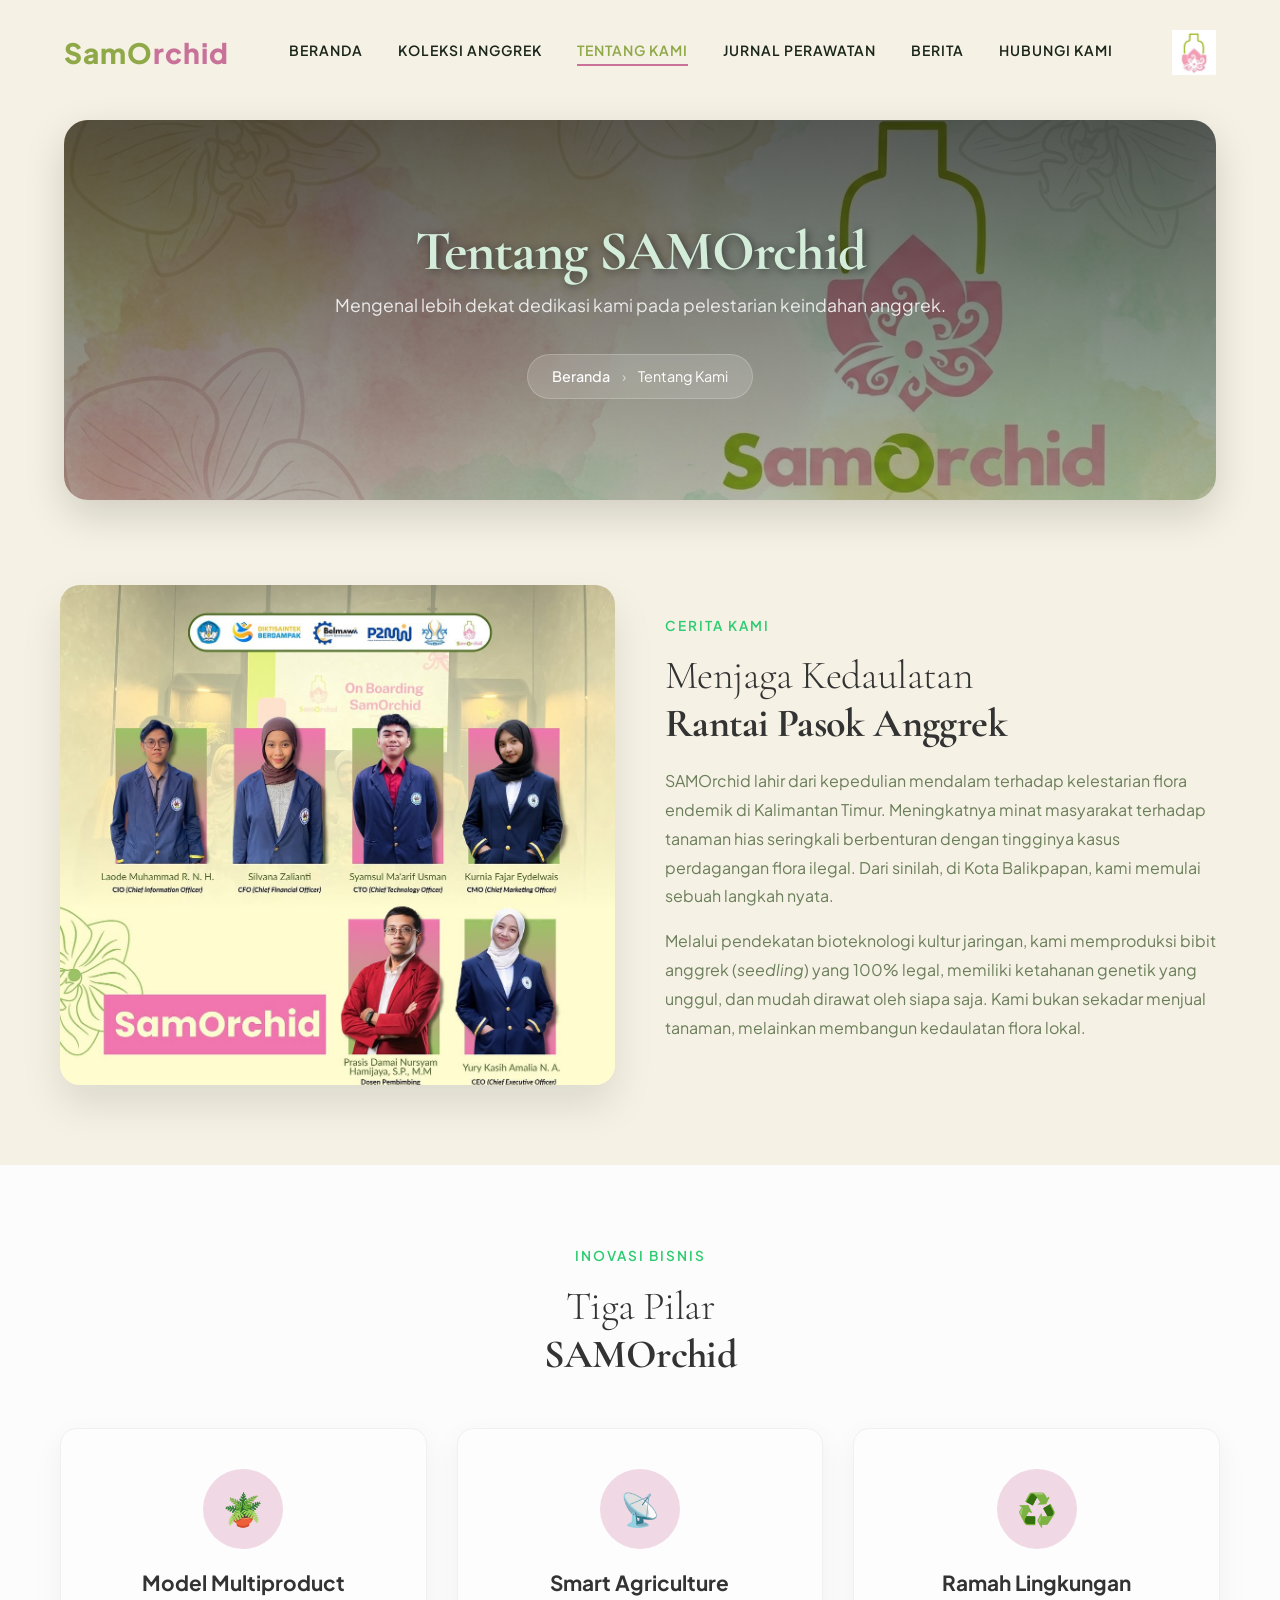
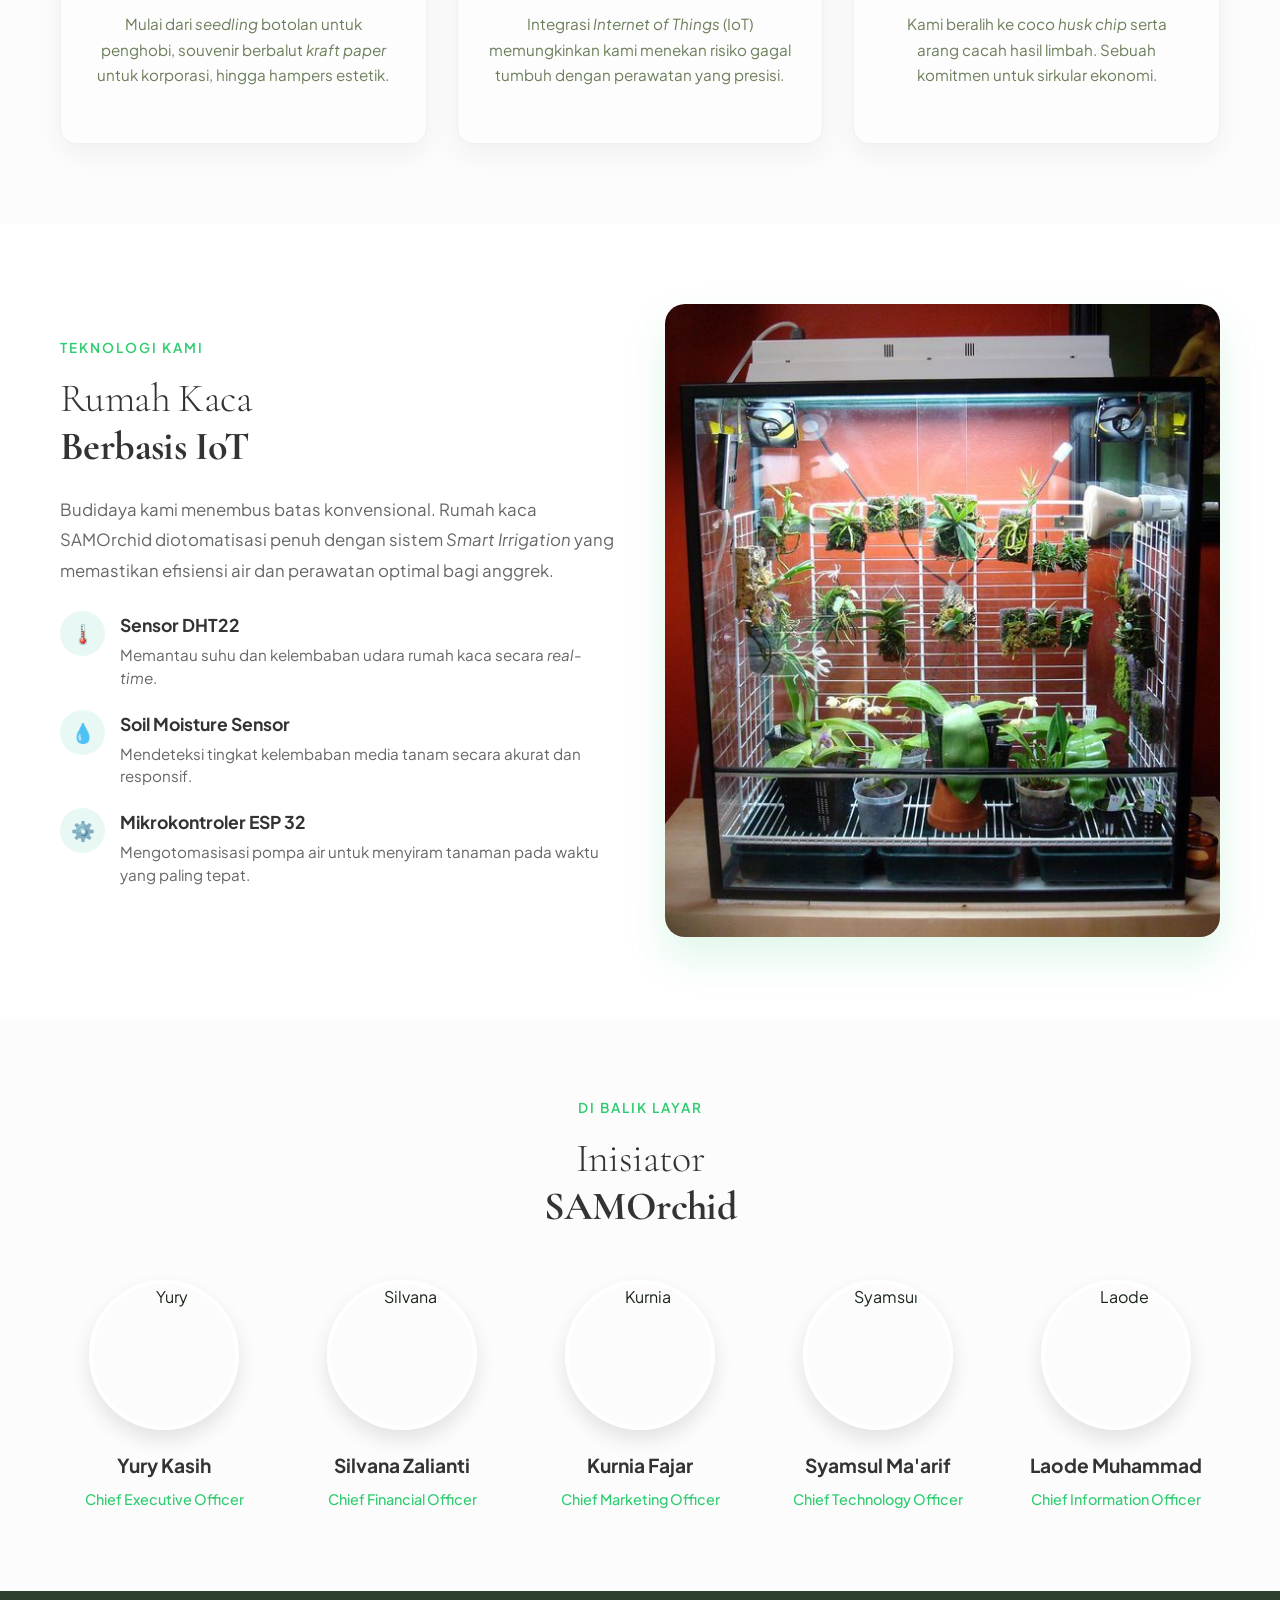
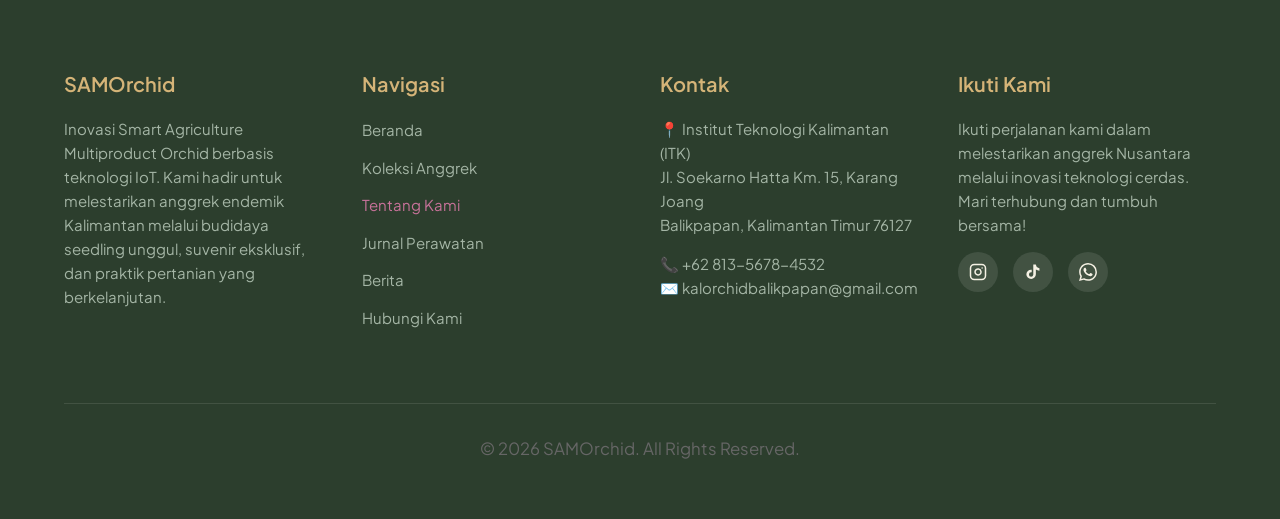
==== about.html @ de43e182 "Update kodingan terbaru" ====
<!DOCTYPE html>
<html lang="id">

<head>
    <!-- Google tag (gtag.js) -->
<script async src="https://www.googletagmanager.com/gtag/js?id=G-B2L4GMVS6W"></script>
<script>
  window.dataLayer = window.dataLayer || [];
  function gtag(){dataLayer.push(arguments);}
  gtag('js', new Date());

  gtag('config', 'G-B2L4GMVS6W');
</script>
    <meta charset="UTF-8">
    <meta name="viewport" content="width=device-width, initial-scale=1.0">
    <meta http-equiv="X-UA-Compatible" content="ie=edge">

    
    <meta name="description" content="SAMOrchid — Koleksi anggrek premium pilihan dengan kualitas terbaik. Temukan keindahan anggrek eksklusif untuk melengkapi ruang Anda.">
    <meta name="keywords" content="anggrek, orchid, tanaman hias, bunga anggrek, SAMOrchid, premium orchid">
    <meta name="author" content="SAMOrchid">
    <meta name="robots" content="index, follow">

    
    <meta property="og:title" content="Tentang Kami — SAMOrchid">
    <meta property="og:description" content="SAMOrchid — Koleksi anggrek premium pilihan dengan kualitas terbaik.">
    <meta property="og:type" content="website">
    <meta property="og:locale" content="id_ID">

    <title>Tentang Kami — SAMOrchid</title>

    
    <link rel="icon" type="image/png" href="assets/images/favicon.png">

    
    <link rel="preconnect" href="https://fonts.googleapis.com">
    <link rel="preconnect" href="https://fonts.gstatic.com" crossorigin>
    <link href="https://fonts.googleapis.com/css2?family=Cormorant+Garamond:ital,wght@0,300;0,400;0,600;1,300;1,400&family=Plus+Jakarta+Sans:wght@300;400;600;800&display=swap" rel="stylesheet">

    
    <link rel="stylesheet" href="assets/css/samorchid.css">

    
    </head>
<body>

    
    <div class="menu-overlay" id="menuOverlay"></div>

<header>
    <div class="header-content">
        <!-- 1. Logo Text (Left) -->
        <a href="index.html" class="logo-link" style="text-decoration:none;">
            <h2 class="logo-text" style="margin:0;"><span style="color: var(--green-natural);">SamO</span><span style="color: var(--pink-flower);">rchid</span></h2>
        </a>
        
        <!-- 2. Desktop Nav (Center on desktop) -->
        <nav class="nav-links">
            <a href="index.html" class="">Beranda</a>
            <a href="catalog.html" class="">Koleksi Anggrek</a>
            <a href="about.html" class="active-link">Tentang Kami</a>
            <a href="journal.html" class="">Jurnal Perawatan</a>
            <a href="news.html" class="">Berita</a>
            <a href="contact.html" class="">Hubungi Kami</a>
        </nav>
        
        <!-- 3. Mobile Menu Button (Center on mobile) -->
        <div class="menu-btn mobile-only"></div>
        
        <!-- 4. Logo Image (Right) -->
        <a href="index.html" class="logo-img-link">
             <img src="assets/images/logo-samorchid.png" alt="SAMOrchid Logo" class="logo-img" style="height: 45px; display: block;">
        </a>
    </div>
</header>

<!-- Mobile Nav Dropdown -->
<nav class="mobile-nav">
    <a href="index.html" class="">Beranda</a>
    <a href="catalog.html" class="">Koleksi Anggrek</a>
    <a href="about.html" class="active-link">Tentang Kami</a>
    <a href="journal.html" class="">Jurnal Perawatan</a>
    <a href="news.html" class="">Berita</a>
    <a href="contact.html" class="">Hubungi Kami</a>
</nav>
    
    <main>
        
<style>
    /* ==========================================================
       CSS Bawaan (Hero Section - TIDAK DIUBAH)
       ========================================================== */
    .page-hero-modern {
        position: relative;
        background-size: cover;
        background-position: center;
        border-radius: 24px;
        margin: 120px auto 5px auto;
        max-width: 90%;
        min-height: 380px;
        display: flex;
        align-items: center;
        justify-content: center;
        text-align: center;
        overflow: hidden;
        box-shadow: 0 15px 40px rgba(0, 0, 0, 0.15);
    }
    .hero-overlay-modern {
        position: absolute;
        top: 0; left: 0; right: 0; bottom: 0;
        background: linear-gradient(to bottom, rgba(0,0,0,0.65), rgba(0,40,0,0.3));
        z-index: 1;
    }
    .hero-content-modern {
        position: relative;
        z-index: 2;
        color: #ffffff;
        padding: 2rem;
    }
    .hero-content-modern h1 {
        font-size: 3.5rem;
        margin-bottom: 0.5rem;
        font-weight: 300;
        text-shadow: 2px 2px 8px rgba(0,0,0,0.5);
    }
    .hero-content-modern h1 strong {
        font-weight: 700;
        color: #d4edda;
    }
    .hero-content-modern .hero-subtitle {
        font-size: 1.1rem;
        margin-bottom: 2rem;
        color: #eaeaea;
        font-weight: 400;
    }
    .breadcrumb-modern {
        display: inline-flex;
        background: rgba(255, 255, 255, 0.15);
        backdrop-filter: blur(10px);
        -webkit-backdrop-filter: blur(10px);
        padding: 10px 24px;
        border-radius: 50px;
        font-size: 0.9rem;
        border: 1px solid rgba(255, 255, 255, 0.2);
    }
    .breadcrumb-modern a {
        color: #ffffff;
        text-decoration: none;
        font-weight: 500;
        transition: opacity 0.3s ease;
    }
    .breadcrumb-modern a:hover {
        opacity: 0.7;
    }
    .breadcrumb-separator {
        margin: 0 12px;
        color: rgba(255, 255, 255, 0.6);
    }

    /* ==========================================================
       CSS TAMBAHAN (Layout, Spacing, Typography)
       ========================================================== */
    .section-padding {
        padding: 80px 0;
    }
    .container {
        max-width: 1200px;
        margin: 0 auto;
        padding: 0 20px;
    }
    .section-tag {
        display: inline-block;
        font-size: 0.85rem;
        text-transform: uppercase;
        letter-spacing: 2px;
        color: #2ecc71;
        font-weight: 600;
        margin-bottom: 15px;
    }
    h2 {
        font-size: 2.5rem;
        color: #333;
        margin-bottom: 25px;
        line-height: 1.2;
    }
    p {
        color: #666;
        line-height: 1.8;
        margin-bottom: 15px;
        font-size: 1.05rem;
    }
    
    /* Brand Story Layout */
    .about-story {
        display: flex;
        align-items: center;
        gap: 50px;
        flex-wrap: wrap;
    }
    .about-story-image {
        flex: 1;
        min-width: 300px;
        border-radius: 20px;
        overflow: hidden;
        box-shadow: 0 20px 40px rgba(0,0,0,0.1);
    }
    .about-story-image img {
        width: 100%;
        height: auto;
        display: block;
        transition: transform 0.5s ease;
    }
    .about-story-image:hover img {
        transform: scale(1.05);
    }
    .about-story-content {
        flex: 1;
        min-width: 300px;
    }

    /* Values Grid Layout */
    .values-grid {
        display: grid;
        grid-template-columns: repeat(auto-fit, minmax(300px, 1fr));
        gap: 30px;
        margin-top: 50px;
    }
    .value-card {
        background: #fdfdfd;
        padding: 40px 30px;
        border-radius: 16px;
        box-shadow: 0 10px 30px rgba(0,0,0,0.05);
        border: 1px solid #f0f0f0;
        transition: transform 0.3s ease, box-shadow 0.3s ease;
    }
    .value-card:hover {
        transform: translateY(-10px);
        box-shadow: 0 15px 40px rgba(46, 204, 113, 0.15);
    }
    .value-icon {
        font-size: 3rem;
        margin-bottom: 20px;
    }
    .value-card h3 {
        color: #333;
        font-size: 1.3rem;
        margin-bottom: 15px;
    }
    .value-card p {
        font-size: 0.95rem;
    }

    /* Tech Showcase Layout (Side by Side untuk Foto Teknologi) */
    .tech-showcase {
        display: flex;
        align-items: center;
        gap: 50px;
        flex-wrap: wrap;
        flex-direction: row-reverse; /* Foto di kanan, teks di kiri */
    }
    .tech-showcase-image {
        flex: 1;
        min-width: 300px;
        border-radius: 20px;
        overflow: hidden;
        box-shadow: 0 20px 40px rgba(46, 204, 113, 0.15);
    }
    .tech-showcase-image img {
        width: 100%;
        height: auto;
        display: block;
        transition: transform 0.5s ease;
    }
    .tech-showcase-image:hover img {
        transform: scale(1.05);
    }
    .tech-showcase-content {
        flex: 1;
        min-width: 300px;
    }
    
    /* List Fitur Teknologi */
    .tech-features {
        list-style: none;
        padding: 0;
        margin-top: 25px;
    }
    .tech-features li {
        margin-bottom: 20px;
        display: flex;
        align-items: flex-start;
        gap: 15px;
    }
    .tech-features-icon {
        background: #e8f8f5;
        color: #2ecc71;
        width: 45px;
        height: 45px;
        border-radius: 50%;
        display: flex;
        align-items: center;
        justify-content: center;
        flex-shrink: 0;
        font-size: 1.2rem;
    }
    .tech-features-text h4 {
        color: #333;
        font-size: 1.1rem;
        margin-bottom: 5px;
    }
    .tech-features-text p {
        margin-bottom: 0;
        font-size: 0.95rem;
        line-height: 1.5;
    }

    /* Team Section */
    .team-grid {
        display: grid;
        grid-template-columns: repeat(auto-fit, minmax(200px, 1fr));
        gap: 30px;
        margin-top: 50px;
    }
    .team-card {
        text-align: center;
    }
    .team-photo {
        width: 150px;
        height: 150px;
        border-radius: 50%;
        object-fit: cover;
        margin: 0 auto 20px auto;
        box-shadow: 0 10px 20px rgba(0,0,0,0.1);
        border: 4px solid #fff;
    }
    .team-card h4 {
        color: #333;
        font-size: 1.2rem;
        margin-bottom: 5px;
    }
    .team-card span {
        color: #2ecc71;
        font-weight: 500;
        font-size: 0.9rem;
    }
</style>


<section class="page-hero-modern" style="background-image: url('assets/images/logo-about.png');">
    <div class="hero-overlay-modern"></div> 
    
    <div class="hero-content-modern">
        <h1><strong>Tentang SAMOrchid</strong></h1>
        <p class="hero-subtitle">Mengenal lebih dekat dedikasi kami pada pelestarian keindahan anggrek.</p>
        
        <nav class="breadcrumb-modern" aria-label="Breadcrumb">
            <a href="about.html">Beranda</a>
            <span class="breadcrumb-separator">&rsaquo;</span>
            <span class="breadcrumb-current">Tentang Kami</span>
        </nav>
    </div>
</section>


<section class="section-padding">
    <div class="container">
        <div class="about-story">

            <div class="about-story-image scroll-reveal">
                
                <img src="assets/images/tentang kami.jpeg" alt="Budidaya Anggrek SAMOrchid di Balikpapan" loading="lazy">
            </div>

            <div class="about-story-content">
                <span class="section-tag scroll-reveal">Cerita Kami</span>
                <h2 class="scroll-reveal">Menjaga Kedaulatan <strong>Rantai Pasok Anggrek</strong></h2>

                <p class="scroll-reveal">
                    SAMOrchid lahir dari kepedulian mendalam terhadap kelestarian flora endemik di Kalimantan Timur. Meningkatnya minat masyarakat terhadap tanaman hias seringkali berbenturan dengan tingginya kasus perdagangan flora ilegal. Dari sinilah, di Kota Balikpapan, kami memulai sebuah langkah nyata.
                </p>

                <p class="scroll-reveal">
                    Melalui pendekatan bioteknologi kultur jaringan, kami memproduksi bibit anggrek (<i>seedling</i>) yang 100% legal, memiliki ketahanan genetik yang unggul, dan mudah dirawat oleh siapa saja. Kami bukan sekadar menjual tanaman, melainkan membangun kedaulatan flora lokal.
                </p>
            </div>

        </div>
    </div>
</section>


<section class="section-padding" style="background-color: #fcfcfc;">
    <div class="container" style="text-align: center;">
        <span class="section-tag scroll-reveal" style="display: block;">Inovasi Bisnis</span>
        <h2 class="section-title scroll-reveal" style="margin-bottom: 20px;">
            Tiga Pilar <strong>SAMOrchid</strong>
        </h2>

        <div class="values-grid">
            <div class="value-card scroll-reveal">
                <div class="value-icon">🪴</div>
                <h3>Model Multiproduct</h3>
                <p>Mulai dari <i>seedling</i> botolan untuk penghobi, souvenir berbalut <i>kraft paper</i> untuk korporasi, hingga hampers estetik.</p>
            </div>

            <div class="value-card scroll-reveal">
                <div class="value-icon">📡</div>
                <h3>Smart Agriculture</h3>
                <p>Integrasi <i>Internet of Things</i> (IoT) memungkinkan kami menekan risiko gagal tumbuh dengan perawatan yang presisi.</p>
            </div>

            <div class="value-card scroll-reveal">
                <div class="value-icon">♻️</div>
                <h3>Ramah Lingkungan</h3>
                <p>Kami beralih ke <i>coco husk chip</i> serta arang cacah hasil limbah. Sebuah komitmen untuk sirkular ekonomi.</p>
            </div>
        </div>
    </div>
</section>


<section class="section-padding" style="background-color: #ffffff;">
    <div class="container">
        <div class="tech-showcase">
            
            
            <div class="tech-showcase-image scroll-reveal">
                
                <img src="assets/images/smartirigation.jpeg" alt="Sistem IoT SAMOrchid" loading="lazy">
            </div>

            <div class="tech-showcase-content">
                <span class="section-tag scroll-reveal">Teknologi Kami</span>
                <h2 class="scroll-reveal">Rumah Kaca <strong>Berbasis IoT</strong></h2>
                <p class="scroll-reveal">
                    Budidaya kami menembus batas konvensional. Rumah kaca SAMOrchid diotomatisasi penuh dengan sistem <i>Smart Irrigation</i> yang memastikan efisiensi air dan perawatan optimal bagi anggrek.
                </p>
                
                
                <ul class="tech-features scroll-reveal">
                    <li>
                        <div class="tech-features-icon">🌡️</div>
                        <div class="tech-features-text">
                            <h4>Sensor DHT22</h4>
                            <p>Memantau suhu dan kelembaban udara rumah kaca secara <i>real-time</i>.</p>
                        </div>
                    </li>
                    <li>
                        <div class="tech-features-icon">💧</div>
                        <div class="tech-features-text">
                            <h4>Soil Moisture Sensor</h4>
                            <p>Mendeteksi tingkat kelembaban media tanam secara akurat dan responsif.</p>
                        </div>
                    </li>
                    <li>
                        <div class="tech-features-icon">⚙️</div>
                        <div class="tech-features-text">
                            <h4>Mikrokontroler ESP 32</h4>
                            <p>Mengotomasisasi pompa air untuk menyiram tanaman pada waktu yang paling tepat.</p>
                        </div>
                    </li>
                </ul>
            </div>
            
        </div>
    </div>
</section>


<section class="section-padding" style="background-color: #fcfcfc;">
    <div class="container" style="text-align: center;">
        <span class="section-tag scroll-reveal" style="display: block;">Di Balik Layar</span>
        <h2 class="section-title scroll-reveal" style="margin-bottom: 20px;">
            Inisiator <strong>SAMOrchid</strong>
        </h2>
        
        <div class="team-grid">
            <div class="team-card scroll-reveal">
                <img src="https://ui-avatars.com/api/?name=Yury+Kasih&background=2ecc71&color=fff&size=150" alt="Yury" class="team-photo">
                <h4>Yury Kasih</h4>
                <span>Chief Executive Officer</span>
            </div>
            <div class="team-card scroll-reveal">
                <img src="https://ui-avatars.com/api/?name=Silvana+Zalianti&background=2ecc71&color=fff&size=150" alt="Silvana" class="team-photo">
                <h4>Silvana Zalianti</h4>
                <span>Chief Financial Officer</span>
            </div>
            <div class="team-card scroll-reveal">
                <img src="https://ui-avatars.com/api/?name=Kurnia+Fajar&background=2ecc71&color=fff&size=150" alt="Kurnia" class="team-photo">
                <h4>Kurnia Fajar</h4>
                <span>Chief Marketing Officer</span>
            </div>
            <div class="team-card scroll-reveal">
                <img src="https://ui-avatars.com/api/?name=Syamsul+Maarif&background=2ecc71&color=fff&size=150" alt="Syamsul" class="team-photo">
                <h4>Syamsul Ma'arif</h4>
                <span>Chief Technology Officer</span>
            </div>
            <div class="team-card scroll-reveal">
                <img src="https://ui-avatars.com/api/?name=Laode+Muhammad&background=2ecc71&color=fff&size=150" alt="Laode" class="team-photo">
                <h4>Laode Muhammad</h4>
                <span>Chief Information Officer</span>
            </div>
        </div>
    </div>
</section>

    </main>

    
    <footer>
    <div class="footer-container">

        
        <div class="footer-col">
            <h3>SAMOrchid</h3>
            <p>
                Inovasi Smart Agriculture Multiproduct Orchid berbasis teknologi IoT. Kami hadir untuk melestarikan anggrek endemik Kalimantan melalui budidaya seedling unggul, suvenir eksklusif, dan praktik pertanian yang berkelanjutan.
            </p>
        </div>

        
        <div class="footer-col">
            <h3>Navigasi</h3>
            <ul>
                <li><a href="index.html">Beranda</a></li>
                <li><a href="catalog.html">Koleksi Anggrek</a></li>
                <li><a href="about.html">Tentang Kami</a></li>
                <li><a href="journal.html">Jurnal Perawatan</a></li>
                <li><a href="news.html">Berita</a></li>
                <li><a href="contact.html">Hubungi Kami</a></li>
            </ul>
        </div>

        
        <div class="footer-col">
            <h3>Kontak</h3>
            <p>
                📍 Institut Teknologi Kalimantan (ITK)<br>
                Jl. Soekarno Hatta Km. 15, Karang Joang<br>
                Balikpapan, Kalimantan Timur 76127
            </p>
            <p style="margin-top: 12px;">
                📞 +62 813-5678-4532<br>
                ✉️ kalorchidbalikpapan@gmail.com
            </p>
        </div>

        
       <div class="footer-col">
    <h3>Ikuti Kami</h3>
    <p>Ikuti perjalanan kami dalam melestarikan anggrek Nusantara melalui inovasi teknologi cerdas. Mari terhubung dan tumbuh bersama!</p>
    <div class="social-links">
        <!-- Tautan Instagram SAMOrchid -->
        <a href="https://www.instagram.com/samorchid_official?igsh=MW9wNzVmNXBsNmt6ZQ%3D%3D&utm_source=qr" target="_blank" rel="noopener noreferrer" aria-label="Instagram">
            <svg xmlns="http://www.w3.org/2000/svg" width="18" height="18" viewBox="0 0 24 24" fill="none" stroke="currentColor" stroke-width="2" stroke-linecap="round" stroke-linejoin="round">
                <rect x="2" y="2" width="20" height="20" rx="5" ry="5"></rect>
                <path d="M16 11.37A4 4 0 1 1 12.63 8 4 4 0 0 1 16 11.37z"></path>
                <line x1="17.5" y1="6.5" x2="17.51" y2="6.5"></line>
            </svg>
        </a>
        
        <!-- Tautan TikTok SAMOrchid -->
        <a href="https://www.tiktok.com/@samorchid.bibit.anggrek?_r=1&_t=ZS-982fWPN8C19" target="_blank" rel="noopener noreferrer" aria-label="TikTok">
            <svg xmlns="http://www.w3.org/2000/svg" width="18" height="18" viewBox="0 0 24 24" fill="currentColor">
                <path d="M19.59 6.69a4.83 4.83 0 0 1-3.77-4.25V2h-3.45v13.67a2.89 2.89 0 0 1-2.88 2.5 2.89 2.89 0 0 1-2.89-2.89 2.89 2.89 0 0 1 2.89-2.89c.28 0 .54.04.79.1v-3.5a6.37 6.37 0 0 0-.79-.05A6.34 6.34 0 0 0 3.15 15a6.34 6.34 0 0 0 6.34 6.34 6.34 6.34 0 0 0 6.34-6.34V8.75a8.18 8.18 0 0 0 4.76 1.52v-3.4a4.85 4.85 0 0 1-1-.18z"/>
            </svg>
        </a>
        
        <!-- Tautan WhatsApp SAMOrchid (Format 62 untuk kode negara) -->
        <a href="https://wa.me/6281356784532" target="_blank" rel="noopener noreferrer" aria-label="WhatsApp">
            <svg xmlns="http://www.w3.org/2000/svg" width="18" height="18" viewBox="0 0 24 24" fill="currentColor">
                <path d="M17.472 14.382c-.297-.149-1.758-.867-2.03-.967-.273-.099-.471-.148-.67.15-.197.297-.767.966-.94 1.164-.173.199-.347.223-.644.075-.297-.15-1.255-.463-2.39-1.475-.883-.788-1.48-1.761-1.653-2.059-.173-.297-.018-.458.13-.606.134-.133.298-.347.446-.52.149-.174.198-.298.298-.497.099-.198.05-.371-.025-.52-.075-.149-.669-1.612-.916-2.207-.242-.579-.487-.5-.669-.51-.173-.008-.371-.01-.57-.01-.198 0-.52.074-.792.372-.272.297-1.04 1.016-1.04 2.479 0 1.462 1.065 2.875 1.213 3.074.149.198 2.096 3.2 5.077 4.487.709.306 1.262.489 1.694.625.712.227 1.36.195 1.871.118.571-.085 1.758-.719 2.006-1.413.248-.694.248-1.289.173-1.413-.074-.124-.272-.198-.57-.347m-5.421 7.403h-.004a9.87 9.87 0 01-5.031-1.378l-.361-.214-3.741.982.998-3.648-.235-.374a9.86 9.86 0 01-1.51-5.26c.001-5.45 4.436-9.884 9.888-9.884 2.64 0 5.122 1.03 6.988 2.898a9.825 9.825 0 012.893 6.994c-.003 5.45-4.437 9.884-9.885 9.884m8.413-18.297A11.815 11.815 0 0012.05 0C5.495 0 .16 5.335.157 11.892c0 2.096.547 4.142 1.588 5.945L.057 24l6.305-1.654a11.882 11.882 0 005.683 1.448h.005c6.554 0 11.89-5.335 11.893-11.893a11.821 11.821 0 00-3.48-8.413z"/>
            </svg>
        </a>
    </div>
</div>

    </div>

    
    <div class="footer-bottom">
        <p>&copy; 2026 SAMOrchid. All Rights Reserved.</p>
    </div>
</footer>

    
    <script src="assets/js/samorchid.js"></script>

    
    
</body>
</html>
---- assets/css/samorchid.css ----
/* ============================================================
   SAMOrchid — Premium Orchid Catalog
   Design System & Stylesheet
   Inspired by Bang & Olufsen Luxury Minimalism
   ============================================================ */

/* ----------------------------------------------------------
   1. DESIGN TOKENS (CSS Variables)
   ---------------------------------------------------------- */
   :root {
    --pink-flower: #C8729A;
    --pink-light: #F0D8E4;
    --orange-pastel: #D5B478;
    --cream-palette: #F5F1E4;
    --cream-dark: #EDE5CC;
    --green-natural: #8FA848;
    --green-dark: #6E8A3A;
    --text-dark: #1A261B;
    --text-muted: #6B7E5A;
    --footer-bg: #2C3E2D;
    --white: #FFFFFF;
    --dusty-pink: #F5E6ED;
    --section-alt: #F9F7F0;

    /* Shadows */
    --shadow-sm: 0 2px 8px rgba(26, 38, 27, 0.06);
    --shadow-md: 0 8px 30px rgba(26, 38, 27, 0.08);
    --shadow-lg: 0 16px 50px rgba(26, 38, 27, 0.12);
    --shadow-xl: 0 25px 60px rgba(26, 38, 27, 0.18);

    /* Transitions */
    --ease-luxury: cubic-bezier(0.16, 1, 0.3, 1);
    --transition-base: 0.4s var(--ease-luxury);
    --transition-slow: 0.8s var(--ease-luxury);
}


/* ----------------------------------------------------------
   2. RESET & BASE
   ---------------------------------------------------------- */
*,
*::before,
*::after {
    box-sizing: border-box;
    margin: 0;
    padding: 0;
}

html {
    scroll-behavior: smooth;
    -webkit-font-smoothing: antialiased;
    -moz-osx-font-smoothing: grayscale;
}

body {
    font-family: 'Plus Jakarta Sans', -apple-system, BlinkMacSystemFont, sans-serif;
    font-weight: 400;
    font-size: 16px;
    line-height: 1.6;
    color: var(--text-dark);
    background-color: var(--cream-palette);
    overflow-x: hidden;
}

img {
    max-width: 100%;
    height: auto;
    display: block;
}

a {
    color: inherit;
    text-decoration: none;
    transition: color var(--transition-base);
}

ul {
    list-style: none;
}

button {
    font-family: inherit;
}


/* ----------------------------------------------------------
   3. TYPOGRAPHY
   ---------------------------------------------------------- */
h1,
h2 {
    font-family: 'Cormorant Garamond', 'Georgia', serif;
    font-weight: 300;
    color: var(--text-dark);
}

h1 {
    font-size: 64px;
    line-height: 1.1;
    letter-spacing: -0.02em;
}

h2 {
    font-size: 52px;
    line-height: 1.15;
    letter-spacing: -0.015em;
}

h3 {
    font-family: 'Plus Jakarta Sans', sans-serif;
    font-size: 24px;
    font-weight: 600;
    line-height: 1.3;
    color: var(--text-dark);
}

h1 strong {
    font-weight: 800;
}

h2 strong {
    font-weight: 800;
    display: block;
}

p {
    color: var(--text-muted);
    line-height: 1.8;
    font-weight: 400;
}

.section-tag {
    font-size: 11px;
    text-transform: uppercase;
    letter-spacing: 4px;
    color: var(--orange-pastel);
    font-weight: 800;
    margin-bottom: 20px;
    display: inline-block;
}


/* ----------------------------------------------------------
   4. LAYOUT
   ---------------------------------------------------------- */
.container {
    max-width: 1200px;
    margin: 0 auto;
    padding: 0 5%;
}

.section-padding {
    padding: 120px 0;
}


/* ----------------------------------------------------------
   5. HEADER & NAVIGATION
   ---------------------------------------------------------- */
header {
    position: fixed;
    top: 0;
    left: 0;
    width: 100%;
    display: flex;
    justify-content: space-between;
    align-items: center;
    padding: 30px 5%;
    z-index: 2001;
    background: transparent;
    transition: all 0.5s var(--ease-luxury);
}

.header-content {
    display: flex;
    justify-content: space-between;
    align-items: center;
    width: 100%;
}

.logo-text {
    font-family: 'Plus Jakarta Sans', sans-serif;
    font-weight: 800;
    font-size: 28px;
    letter-spacing: 1px;
}

header.scrolled {
    background: rgba(253, 251, 240, 0.92);
    backdrop-filter: blur(20px);
    -webkit-backdrop-filter: blur(20px);
    box-shadow: 0 4px 30px rgba(26, 38, 27, 0.06);
    padding: 18px 5%;
}

/* Logo */
.logo {
    font-size: 22px;
    font-weight: 800;
    letter-spacing: 2px;
    color: var(--text-dark);
    text-transform: uppercase;
    z-index: 2002;
    display: flex;
    align-items: center;
    gap: 10px;
}

.logo-img {
    height: 45px;
    width: auto;
    vertical-align: middle;
}

/* Hamburger Menu Button */
.menu-btn {
    background: none;
    border: none;
    cursor: pointer;
    display: flex;
    flex-direction: column;
    gap: 6px;
    z-index: 2002;
    padding: 8px;
    position: relative;
}

.menu-btn span {
    display: block;
    width: 30px;
    height: 2px;
    background-color: var(--text-dark);
    transition: all 0.3s var(--ease-luxury);
    transform-origin: center;
}

.menu-btn.active span:nth-child(1) {
    transform: translateY(8px) rotate(45deg);
}

.menu-btn.active span:nth-child(2) {
    opacity: 0;
    transform: scaleX(0);
}

.menu-btn.active span:nth-child(3) {
    transform: translateY(-8px) rotate(-45deg);
}

/* Header Spacer (for layout balance) */
.header-spacer {
    width: 46px;
}

/* ----------------------------------------------------------
   5.5 TOP NAVIGATION (Desktop)
   ---------------------------------------------------------- */
.nav-links {
    display: flex;
    gap: 35px;
    align-items: center;
}

.nav-links a {
    text-decoration: none;
    color: var(--text-dark);
    font-size: 14px;
    font-weight: 600;
    text-transform: uppercase;
    letter-spacing: 1px;
    position: relative;
    padding-bottom: 5px;
    transition: color 0.3s var(--ease-luxury);
}

.nav-links a:hover,
.nav-links a.active-link {
    color: var(--green-natural);
}

.nav-links a::after {
    content: '';
    position: absolute;
    bottom: 0;
    left: 0;
    width: 0;
    height: 2px;
    background-color: var(--pink-flower);
    transition: width 0.4s var(--ease-luxury);
}

.nav-links a:hover::after,
.nav-links a.active-link::after {
    width: 100%;
}

.header-right {
    display: flex;
    align-items: center;
    gap: 20px;
}

.mobile-only {
    display: none;
}

/* ----------------------------------------------------------
   5.6 MOBILE NAVIGATION (Dropdown)
   ---------------------------------------------------------- */
.menu-overlay {
    position: fixed;
    top: 0;
    left: 0;
    width: 100%;
    height: 100%;
    background: rgba(26, 38, 27, 0.4);
    backdrop-filter: blur(8px);
    -webkit-backdrop-filter: blur(8px);
    z-index: 1999;
    opacity: 0;
    visibility: hidden;
    transition: opacity 0.5s var(--ease-luxury),
                visibility 0.5s var(--ease-luxury);
}

.menu-overlay.active {
    opacity: 1;
    visibility: visible;
}

.mobile-nav {
    position: fixed;
    top: -100%;
    left: 0;
    width: 100%;
    background-color: var(--cream-palette);
    z-index: 2000;
    box-shadow: var(--shadow-xl);
    display: flex;
    flex-direction: column;
    padding: 100px 5% 40px;
    transition: top 0.6s cubic-bezier(0.77, 0, 0.175, 1);
}

.mobile-nav.active {
    top: 0;
}

.mobile-nav a {
    text-decoration: none;
    color: var(--text-dark);
    font-size: 28px;
    font-weight: 300;
    font-family: 'Cormorant Garamond', serif;
    padding: 15px 0;
    border-bottom: 1px solid rgba(26, 38, 27, 0.05);
    transform: translateY(-20px);
    opacity: 0;
    transition: color 0.3s ease,
                transform 0.4s var(--ease-luxury),
                opacity 0.4s var(--ease-luxury);
}

.mobile-nav.active a {
    transform: translateY(0);
    opacity: 1;
}

/* Staggered mobile nav animation */
.mobile-nav.active a:nth-child(1) { transition-delay: 0.1s; }
.mobile-nav.active a:nth-child(2) { transition-delay: 0.15s; }
.mobile-nav.active a:nth-child(3) { transition-delay: 0.2s; }
.mobile-nav.active a:nth-child(4) { transition-delay: 0.25s; }
.mobile-nav.active a:nth-child(5) { transition-delay: 0.3s; }
.mobile-nav.active a:nth-child(6) { transition-delay: 0.35s; }

.mobile-nav a:hover,
.mobile-nav a.active-link {
    color: var(--pink-flower);
    padding-left: 10px;
}


/* ----------------------------------------------------------
   6. HERO SECTION
   ---------------------------------------------------------- */
.hero {
    height: 100vh;
    display: flex;
    align-items: center;
    justify-content: center;
    padding: 0 5%;
    position: relative;
    overflow: hidden;
}

.hero-slider-container {
    position: absolute;
    top: 50%;
    left: 50%;
    transform: translate(-50%, -50%);
    width: 85%;
    height: 85%;
    border-radius: 20px;
    overflow: hidden;
    box-shadow: var(--shadow-xl);
}

.slider-wrapper {
    display: flex;
    height: 100%;
    transition: transform 1.2s cubic-bezier(0.77, 0, 0.175, 1);
}

.slide {
    min-width: 100%;
    height: 100%;
    background-size: cover;
    background-position: center;
    position: relative;
}

.slide-1 {
    background-image:
        linear-gradient(
            180deg,
            rgba(26, 38, 27, 0.25) 0%,
            rgba(26, 38, 27, 0.55) 100%
        ),
        url("../images/hero beranda 1.png");
    background-size: cover;
    background-position: center;
}

.slide-2 {
    background-image:
        linear-gradient(
            180deg,
            rgba(26, 38, 27, 0.25) 0%,
            rgba(26, 38, 27, 0.55) 100%
        ),
        url("../images/hero beranda 2.png");
    background-size: cover;
    background-position: center;
}

.slide-3 {
    background-image:
        linear-gradient(
            180deg,
            rgba(26, 38, 27, 0.25) 0%,
            rgba(26, 38, 27, 0.55) 100%
        ),
        url("../images/hero beranda 3.png");
    background-size: cover;
    background-position: center;
}

.hero-content {
    text-align: center;
    max-width: 800px;
    z-index: 2;
    position: relative;
}

.hero-content h1 {
    color: var(--cream-palette);
    text-shadow: 0 4px 30px rgba(0, 0, 0, 0.25);
    margin-bottom: 20px;
}

.hero-content p {
    color: var(--cream-palette);
    font-size: 18px;
    font-weight: 600;
    text-shadow: 0 2px 15px rgba(0, 0, 0, 0.2);
    margin-bottom: 35px;
    opacity: 0.9;
}

.hero-slider-dots {
    position: absolute;
    bottom: 30px;
    left: 50%;
    transform: translateX(-50%);
    display: flex;
    gap: 10px;
    z-index: 3;
}

.hero-slider-dots .dot {
    width: 10px;
    height: 10px;
    border-radius: 50%;
    background: rgba(253, 251, 240, 0.4);
    border: none;
    cursor: pointer;
    transition: all 0.4s var(--ease-luxury);
}

.hero-slider-dots .dot.active {
    background: var(--cream-palette);
    transform: scale(1.3);
}


/* ----------------------------------------------------------
   7. FULL-BLEED SECTIONS
   ---------------------------------------------------------- */
.featured-section {
    height: 100vh;
    width: 100%;
    background-size: cover;
    background-position: center;
    background-attachment: fixed;
    display: flex;
    align-items: center;
    padding: 0 8%;
    position: relative;
}

.featured-section::before {
    content: '';
    position: absolute;
    top: 0;
    left: 0;
    width: 100%;
    height: 100%;
    background: linear-gradient(
        90deg,
        rgba(26, 38, 27, 0.85) 0%,
        rgba(26, 38, 27, 0.3) 60%,
        transparent 100%
    );
}

.care-section {
    min-height: 100vh;
    width: 100%;
    background-size: cover;
    background-position: center;
    background-attachment: fixed;
    display: flex;
    align-items: center;
    justify-content: flex-end;
    padding: 0 8%;
    position: relative;
}

.care-section::before {
    content: '';
    position: absolute;
    top: 0;
    left: 0;
    width: 100%;
    height: 100%;
    background: linear-gradient(
        270deg,
        rgba(26, 38, 27, 0.85) 0%,
        rgba(26, 38, 27, 0.3) 60%,
        transparent 100%
    );
}

.story-section {
    min-height: 100vh; /* Ubah dari height menjadi min-height agar bisa melar ke bawah */
    width: 100%;
    background-size: cover;
    background-position: center;
    background-attachment: fixed;
    display: flex;
    align-items: center;
    padding: 0 8%;
    position: relative;
}

.story-section::before {
    content: '';
    position: absolute;
    top: 0;
    left: 0;
    width: 100%;
    height: 100%;
    background: linear-gradient(
        90deg,
        rgba(26, 38, 27, 0.85) 0%,
        rgba(26, 38, 27, 0.3) 60%,
        transparent 100%
    );
}

.featured-content,
.care-content,
.story-content {
    max-width: 580px;
    color: var(--cream-palette);
    position: relative;
    z-index: 2;
}

.featured-content h2,
.care-content h2,
.story-content h2 {
    font-family: 'Cormorant Garamond', serif;
    font-size: 52px;
    font-weight: 300;
    color: var(--cream-palette);
    margin-bottom: 24px;
}

.featured-content p,
.care-content p,
.story-content p {
    font-size: 16px;
    line-height: 1.7;
    color: #C3D0C4;
    margin-bottom: 35px;
}

.featured-content .section-tag,
.care-content .section-tag,
.story-content .section-tag {
    color: var(--orange-pastel);
}

/* CTA Section */
.cta-section {
    padding: 120px 5%;
    background: linear-gradient(135deg, var(--green-dark) 0%, var(--green-natural) 100%);
    text-align: center;
    color: var(--white);
    position: relative;
    overflow: hidden;
}

.cta-section::before {
    content: '';
    position: absolute;
    top: -50%;
    left: -50%;
    width: 200%;
    height: 200%;
    background: radial-gradient(
        circle at 30% 40%,
        rgba(255, 255, 255, 0.05) 0%,
        transparent 60%
    );
}

.cta-section h2 {
    font-family: 'Cormorant Garamond', serif;
    font-size: 48px;
    font-weight: 300;
    color: var(--white);
    margin-bottom: 20px;
    position: relative;
}

.cta-section h2 strong {
    font-weight: 700;
}

.cta-section p {
    font-size: 18px;
    color: rgba(255, 255, 255, 0.8);
    margin-bottom: 40px;
    max-width: 600px;
    margin-left: auto;
    margin-right: auto;
    position: relative;
}


/* ----------------------------------------------------------
   8. BUTTONS
   ---------------------------------------------------------- */

/* Discover Button — Hero / Full-bleed overlay */
.btn-discover {
    display: inline-block;
    padding: 16px 45px;
    border: 1px solid var(--cream-palette);
    color: var(--cream-palette);
    text-transform: uppercase;
    letter-spacing: 2px;
    font-size: 13px;
    font-weight: 800;
    background: rgba(0, 0, 0, 0.15);
    border-radius: 4px;
    text-decoration: none;
    transition: all var(--transition-base);
    cursor: pointer;
}

.btn-discover:hover {
    background: var(--green-natural);
    border-color: var(--green-natural);
    color: var(--text-dark);
    transform: translateY(-5px);
    box-shadow: 0 12px 35px rgba(154, 179, 78, 0.35);
}

/* Editorial Button — Inline link-style */
.btn-editorial {
    color: var(--white);
    text-decoration: none;
    font-size: 13px;
    text-transform: uppercase;
    letter-spacing: 2px;
    font-weight: 800;
    padding-bottom: 6px;
    border-bottom: 2px solid rgba(255, 255, 255, 0.2);
    display: inline-flex;
    align-items: center;
    gap: 15px;
    transition: all var(--transition-base);
}

.btn-editorial:hover {
    border-bottom-color: var(--pink-flower);
    color: var(--pink-flower);
}

.btn-editorial .arrow {
    display: inline-block;
    transition: transform 0.4s var(--ease-luxury);
}

.btn-editorial:hover .arrow {
    transform: translateX(8px);
}

/* Primary Button */
.btn-primary {
    display: inline-block;
    padding: 14px 40px;
    background: var(--green-natural);
    color: var(--white);
    border: none;
    border-radius: 50px;
    font-size: 14px;
    font-weight: 700;
    text-transform: uppercase;
    letter-spacing: 1px;
    cursor: pointer;
    text-decoration: none;
    text-align: center;
    transition: all var(--transition-base);
}

.btn-primary:hover {
    background: var(--green-dark);
    transform: translateY(-3px);
    box-shadow: 0 10px 30px rgba(154, 179, 78, 0.3);
}

/* Outline Button */
.btn-outline {
    display: inline-block;
    padding: 14px 40px;
    background: transparent;
    color: var(--green-natural);
    border: 2px solid var(--green-natural);
    border-radius: 50px;
    font-size: 14px;
    font-weight: 700;
    text-transform: uppercase;
    letter-spacing: 1px;
    cursor: pointer;
    text-decoration: none;
    text-align: center;
    transition: all var(--transition-base);
}

.btn-outline:hover {
    background: var(--green-natural);
    color: var(--white);
    transform: translateY(-3px);
    box-shadow: 0 10px 30px rgba(154, 179, 78, 0.3);
}

/* WhatsApp Button */
.btn-whatsapp {
    display: inline-flex;
    align-items: center;
    gap: 10px;
    padding: 14px 40px;
    background: #25D366;
    color: var(--white);
    border: none;
    border-radius: 50px;
    font-size: 14px;
    font-weight: 700;
    text-transform: uppercase;
    letter-spacing: 1px;
    cursor: pointer;
    text-decoration: none;
    text-align: center;
    transition: all var(--transition-base);
}

.btn-whatsapp::before {
    content: '';
    display: inline-block;
    width: 20px;
    height: 20px;
    background-image: url("data:image/svg+xml,%3Csvg xmlns='http://www.w3.org/2000/svg' viewBox='0 0 24 24' fill='white'%3E%3Cpath d='M17.472 14.382c-.297-.149-1.758-.867-2.03-.967-.273-.099-.471-.148-.67.15-.197.297-.767.966-.94 1.164-.173.199-.347.223-.644.075-.297-.15-1.255-.463-2.39-1.475-.883-.788-1.48-1.761-1.653-2.059-.173-.297-.018-.458.13-.606.134-.133.298-.347.446-.52.149-.174.198-.298.298-.497.099-.198.05-.371-.025-.52-.075-.149-.669-1.612-.916-2.207-.242-.579-.487-.5-.669-.51-.173-.008-.371-.01-.57-.01-.198 0-.52.074-.792.372-.272.297-1.04 1.016-1.04 2.479 0 1.462 1.065 2.875 1.213 3.074.149.198 2.096 3.2 5.077 4.487.709.306 1.262.489 1.694.625.712.227 1.36.195 1.871.118.571-.085 1.758-.719 2.006-1.413.248-.694.248-1.289.173-1.413-.074-.124-.272-.198-.57-.347m-5.421 7.403h-.004a9.87 9.87 0 01-5.031-1.378l-.361-.214-3.741.982.998-3.648-.235-.374a9.86 9.86 0 01-1.51-5.26c.001-5.45 4.436-9.884 9.888-9.884 2.64 0 5.122 1.03 6.988 2.898a9.825 9.825 0 012.893 6.994c-.003 5.45-4.437 9.884-9.885 9.884m8.413-18.297A11.815 11.815 0 0012.05 0C5.495 0 .16 5.335.157 11.892c0 2.096.547 4.142 1.588 5.945L.057 24l6.305-1.654a11.882 11.882 0 005.683 1.448h.005c6.554 0 11.89-5.335 11.893-11.893a11.821 11.821 0 00-3.48-8.413z'/%3E%3C/svg%3E");
    background-size: contain;
    background-repeat: no-repeat;
}

.btn-whatsapp:hover {
    background: #1da851;
    transform: translateY(-3px);
    box-shadow: 0 10px 30px rgba(37, 211, 102, 0.3);
}

/* Filter Button */
.btn-filter {
    padding: 10px 28px;
    border: 2px solid #ddd;
    background: transparent;
    color: var(--text-muted);
    border-radius: 50px;
    font-size: 13px;
    font-weight: 600;
    cursor: pointer;
    transition: all var(--transition-base);
    font-family: inherit;
}

.btn-filter:hover {
    border-color: var(--green-natural);
    color: var(--green-natural);
}

.btn-filter.active {
    background: var(--green-natural);
    color: var(--white);
    border-color: var(--green-natural);
}


/* ----------------------------------------------------------
   9. PRODUCT CARDS
   ---------------------------------------------------------- */
.product-card {
    background-color: var(--white);
    padding: 20px;
    text-align: center;
    border: 1px solid rgba(26, 38, 27, 0.05);
    transition: transform 0.4s var(--ease-luxury), 
                box-shadow 0.4s var(--ease-luxury),
                border-color 0.4s var(--ease-luxury);
}

.product-card:hover {
    transform: translateY(-8px);
    box-shadow: var(--shadow-lg);
    border-color: rgba(200, 114, 154, 0.2); /* var(--pink-flower) at 20% */
}

.product-card .card-image {
    overflow: hidden;
    height: 280px;
    position: relative;
}

.product-card .card-image img {
    width: 100%;
    height: 100%;
    object-fit: cover;
    transition: transform 0.6s var(--ease-luxury);
}

.product-card:hover .card-image img {
    transform: scale(1.08);
}

.product-card .card-body {
    padding: 24px;
}

.card-category {
    font-size: 11px;
    text-transform: uppercase;
    letter-spacing: 2px;
    color: var(--green-natural);
    font-weight: 700;
    margin-bottom: 8px;
    display: inline-block;
}

.product-card .card-body h3 {
    font-size: 18px;
    font-weight: 700;
    color: var(--text-dark);
    margin-bottom: 8px;
}

.product-card .card-body p {
    font-size: 14px;
    color: var(--text-muted);
    line-height: 1.6;
    margin-bottom: 16px;
}

.card-price {
    font-size: 20px;
    font-weight: 800;
    color: var(--pink-flower);
    margin-bottom: 16px;
}

.card-actions {
    display: flex;
    gap: 10px;
}


/* ----------------------------------------------------------
   10. NEWS CARDS
   ---------------------------------------------------------- */
.news-card {
    background: var(--white);
    border-radius: 16px;
    overflow: hidden;
    box-shadow: var(--shadow-sm);
    transition: transform 0.5s var(--ease-luxury),
                box-shadow 0.5s var(--ease-luxury);
}

.news-card:hover {
    transform: translateY(-6px);
    box-shadow: var(--shadow-md);
}

.news-card .card-image {
    height: 220px;
    overflow: hidden;
}

.news-card .card-image img {
    width: 100%;
    height: 100%;
    object-fit: cover;
    transition: transform 0.6s var(--ease-luxury);
}

.news-card:hover .card-image img {
    transform: scale(1.06);
}

.news-card .card-body {
    padding: 24px;
}

.news-card .card-date {
    font-size: 12px;
    color: var(--text-muted);
    font-weight: 600;
    margin-bottom: 10px;
}

.news-card .card-body h3 {
    font-size: 18px;
    font-weight: 700;
    color: var(--text-dark);
    margin-bottom: 10px;
}

.news-card .card-body p {
    font-size: 14px;
    color: var(--text-muted);
    line-height: 1.6;
}

.read-more {
    color: var(--green-natural);
    font-weight: 700;
    font-size: 13px;
    text-transform: uppercase;
    letter-spacing: 1px;
    text-decoration: none;
    margin-top: 15px;
    display: inline-block;
    transition: transform 0.3s var(--ease-luxury),
                color 0.3s ease;
}

.read-more:hover {
    transform: translateX(5px);
    color: var(--green-dark);
}


/* ----------------------------------------------------------
   11. CATEGORY CARDS
   ---------------------------------------------------------- */
.category-card {
    background: var(--white);
    border-radius: 20px;
    padding: 50px 30px;
    text-align: center;
    box-shadow: var(--shadow-sm);
    transition: transform 0.5s var(--ease-luxury),
                box-shadow 0.5s var(--ease-luxury);
}

.category-card:hover {
    transform: translateY(-10px);
    box-shadow: var(--shadow-lg);
}

.category-card .card-icon {
    font-size: 60px;
    margin-bottom: 20px;
    display: block;
}

.category-card h3 {
    font-size: 22px;
    font-weight: 700;
    margin-bottom: 12px;
}

.category-card p {
    font-size: 14px;
    color: var(--text-muted);
    line-height: 1.6;
}

.categories-grid {
    display: grid;
    grid-template-columns: repeat(3, 1fr);
    gap: 30px;
}


/* ----------------------------------------------------------
   12. VALUE CARDS
   ---------------------------------------------------------- */
.value-card {
    text-align: center;
    padding: 40px 30px;
}

.value-card .value-icon {
    width: 80px;
    height: 80px;
    background: var(--pink-light);
    border-radius: 50%;
    display: flex;
    align-items: center;
    justify-content: center;
    margin: 0 auto 20px;
    font-size: 32px;
    transition: transform 0.4s var(--ease-luxury);
}

.value-card:hover .value-icon {
    transform: scale(1.1) rotate(5deg);
}

.value-card h3 {
    font-size: 20px;
    font-weight: 700;
    margin-bottom: 12px;
}

.value-card p {
    font-size: 14px;
    color: var(--text-muted);
    line-height: 1.7;
}


/* ----------------------------------------------------------
   13. JOURNAL CARDS
   ---------------------------------------------------------- */
.journal-card {
    background: var(--white);
    border-radius: 16px;
    overflow: hidden;
    box-shadow: var(--shadow-sm);
    display: flex;
    transition: transform 0.5s var(--ease-luxury),
                box-shadow 0.5s var(--ease-luxury);
}

.journal-card:hover {
    transform: translateY(-6px);
    box-shadow: var(--shadow-md);
}

.journal-card .card-image {
    width: 40%;
    min-height: 250px;
    overflow: hidden;
}

.journal-card .card-image img {
    width: 100%;
    height: 100%;
    object-fit: cover;
    transition: transform 0.6s var(--ease-luxury);
}

.journal-card:hover .card-image img {
    transform: scale(1.06);
}

.journal-card .card-body {
    width: 60%;
    padding: 30px;
    display: flex;
    flex-direction: column;
    justify-content: center;
}

.journal-card .card-body h3 {
    font-size: 20px;
    font-weight: 700;
    margin-bottom: 12px;
}

.journal-card .card-body p {
    font-size: 14px;
    color: var(--text-muted);
    line-height: 1.6;
}


/* ----------------------------------------------------------
   14. PAGE HEADERS
   ---------------------------------------------------------- */
.page-hero {
    height: 50vh;
    min-height: 400px;
    background-size: cover;
    background-position: center;
    display: flex;
    align-items: center;
    justify-content: center;
    position: relative;
    text-align: center;
}

.page-hero::before {
    content: '';
    position: absolute;
    top: 0;
    left: 0;
    width: 100%;
    height: 100%;
    background: linear-gradient(
        180deg,
        rgba(26, 38, 27, 0.4) 0%,
        rgba(26, 38, 27, 0.7) 100%
    );
}

.page-hero-content {
    position: relative;
    z-index: 2;
    color: var(--cream-palette);
}

.page-hero-content h1 {
    font-family: 'Cormorant Garamond', serif;
    font-size: 56px;
    font-weight: 300;
    color: var(--cream-palette);
    margin-bottom: 15px;
}

.page-hero-content h1 strong {
    font-weight: 700;
}

.breadcrumb {
    display: flex;
    justify-content: center;
    gap: 8px;
    font-size: 13px;
    margin-top: 15px;
    align-items: center;
}

.breadcrumb a {
    color: rgba(255, 255, 255, 0.7);
    text-decoration: none;
    transition: color 0.3s ease;
}

.breadcrumb a:hover {
    color: var(--white);
}

.breadcrumb span {
    color: rgba(255, 255, 255, 0.4);
}

.breadcrumb .current {
    color: rgba(255, 255, 255, 0.9);
}


/* ----------------------------------------------------------
   15. CATALOG SECTION
   ---------------------------------------------------------- */
.catalog-section {
    padding: 120px 0;
}

.filter-tabs {
    display: flex;
    flex-wrap: wrap;
    justify-content: center;
    gap: 12px;
    margin-bottom: 60px;
}

.product-grid {
    display: grid;
    grid-template-columns: repeat(3, 1fr);
    gap: 30px;
}

.product-card.hidden {
    display: none;
}

.product-card.show {
    animation: fadeInUp 0.5s var(--ease-luxury) forwards;
}

@keyframes fadeInUp {
    from {
        opacity: 0;
        transform: translateY(20px);
    }
    to {
        opacity: 1;
        transform: translateY(0);
    }
}


/* ----------------------------------------------------------
   16. ABOUT SECTIONS
   ---------------------------------------------------------- */
.about-story {
    display: grid;
    grid-template-columns: 1fr 1fr;
    gap: 60px;
    align-items: center;
}

.about-story-image {
    border-radius: 20px;
    overflow: hidden;
    height: 500px;
    box-shadow: var(--shadow-md);
}

.about-story-image img {
    width: 100%;
    height: 100%;
    object-fit: cover;
}

.about-story-content h2 {
    margin-bottom: 20px;
}

.about-story-content p {
    font-size: 16px;
    color: var(--text-muted);
    line-height: 1.8;
    margin-bottom: 16px;
}

.about-story-content .section-tag {
    margin-bottom: 15px;
}

.values-grid {
    display: grid;
    grid-template-columns: repeat(3, 1fr);
    gap: 30px;
}

/* Greenhouse Section */
.greenhouse-section {
    padding: 120px 0;
    position: relative;
    height: 70vh;
    background-size: cover;
    background-position: center;
    background-attachment: fixed;
    display: flex;
    align-items: center;
}

.greenhouse-section::before {
    content: '';
    position: absolute;
    top: 0;
    left: 0;
    width: 100%;
    height: 100%;
    background: linear-gradient(
        90deg,
        rgba(26, 38, 27, 0.85) 0%,
        rgba(26, 38, 27, 0.3) 60%,
        transparent 100%
    );
}

.greenhouse-content {
    position: relative;
    z-index: 2;
    max-width: 600px;
    color: var(--cream-palette);
    padding: 0 8%;
}

.greenhouse-content h2 {
    font-family: 'Cormorant Garamond', serif;
    font-size: 48px;
    font-weight: 300;
    color: var(--cream-palette);
    margin-bottom: 20px;
}

.greenhouse-content p {
    font-size: 16px;
    color: #C3D0C4;
    line-height: 1.7;
    margin-bottom: 30px;
}


/* ----------------------------------------------------------
   17. JOURNAL & ACCORDION
   ---------------------------------------------------------- */
.journal-grid {
    display: grid;
    grid-template-columns: repeat(2, 1fr);
    gap: 30px;
}

.accordion {
    max-width: 800px;
    margin: 0 auto;
}

.accordion-item {
    border-bottom: 1px solid #e0e0e0;
    margin-bottom: 0;
}

.accordion-item:last-child {
    border-bottom: none;
}

.accordion-header {
    width: 100%;
    padding: 24px 0;
    background: transparent;
    border: none;
    display: flex;
    justify-content: space-between;
    align-items: center;
    cursor: pointer;
    font-size: 18px;
    font-weight: 600;
    color: var(--text-dark);
    text-align: left;
    font-family: 'Plus Jakarta Sans', sans-serif;
    transition: color 0.3s ease;
}

.accordion-header:hover {
    color: var(--green-natural);
}

.accordion-header .icon {
    transition: transform 0.3s var(--ease-luxury);
    font-size: 20px;
    font-weight: 300;
    flex-shrink: 0;
    margin-left: 20px;
}

.accordion-header.active .icon {
    transform: rotate(45deg);
}

.accordion-body {
    max-height: 0;
    overflow: hidden;
    transition: max-height 0.5s ease;
}

.accordion-body.open {
    max-height: 500px;
}

.accordion-body-inner {
    padding: 0 0 24px 0;
    color: var(--text-muted);
    line-height: 1.7;
    font-size: 15px;
}


/* ----------------------------------------------------------
   18. NEWS SECTION
   ---------------------------------------------------------- */
.news-grid {
    display: grid;
    grid-template-columns: repeat(3, 1fr);
    gap: 30px;
}

.featured-news {
    display: grid;
    grid-template-columns: 1fr 1fr;
    gap: 0;
    margin-bottom: 80px;
    background: var(--white);
    border-radius: 20px;
    overflow: hidden;
    box-shadow: var(--shadow-md);
}

.featured-news .news-image {
    height: 100%;
    min-height: 400px;
    overflow: hidden;
}

.featured-news .news-image img {
    width: 100%;
    height: 100%;
    object-fit: cover;
    transition: transform 0.6s var(--ease-luxury);
}

.featured-news:hover .news-image img {
    transform: scale(1.04);
}

.featured-news .news-body {
    padding: 50px;
    display: flex;
    flex-direction: column;
    justify-content: center;
}

.featured-news .news-body .card-date {
    font-size: 12px;
    color: var(--text-muted);
    font-weight: 600;
    margin-bottom: 15px;
}

.featured-news .news-body h2 {
    font-family: 'Cormorant Garamond', serif;
    font-size: 36px;
    font-weight: 400;
    margin-bottom: 15px;
    color: var(--text-dark);
}

.featured-news .news-body p {
    font-size: 15px;
    color: var(--text-muted);
    line-height: 1.7;
    margin-bottom: 25px;
}


/* ----------------------------------------------------------
   19. CONTACT SECTION
   ---------------------------------------------------------- */
.contact-wrapper {
    display: grid;
    grid-template-columns: 1.2fr 0.8fr;
    gap: 60px;
}

.contact-form {
    background: var(--white);
    padding: 50px;
    border-radius: 20px;
    box-shadow: var(--shadow-md);
}

.contact-form h3 {
    font-size: 28px;
    margin-bottom: 30px;
}

.form-group {
    margin-bottom: 24px;
}

.form-group label {
    display: block;
    font-size: 13px;
    font-weight: 700;
    color: var(--text-dark);
    margin-bottom: 8px;
    text-transform: uppercase;
    letter-spacing: 1px;
}

.form-group input,
.form-group textarea,
.form-group select {
    width: 100%;
    padding: 14px 18px;
    border: 2px solid #e8e8e8;
    border-radius: 10px;
    font-size: 15px;
    font-family: inherit;
    color: var(--text-dark);
    background: var(--white);
    transition: border-color 0.3s ease,
                box-shadow 0.3s ease;
    outline: none;
}

.form-group input:focus,
.form-group textarea:focus,
.form-group select:focus {
    border-color: var(--green-natural);
    box-shadow: 0 0 0 4px rgba(154, 179, 78, 0.1);
}

.form-group textarea {
    min-height: 150px;
    resize: vertical;
}

.form-row {
    display: grid;
    grid-template-columns: 1fr 1fr;
    gap: 20px;
}

/* Contact Info */
.contact-info {
    padding: 0;
}

.contact-info h3 {
    font-size: 28px;
    margin-bottom: 30px;
}

.info-card {
    background: var(--white);
    padding: 30px;
    border-radius: 16px;
    box-shadow: var(--shadow-sm);
    margin-bottom: 20px;
    display: flex;
    gap: 20px;
    align-items: flex-start;
    transition: transform 0.3s var(--ease-luxury),
                box-shadow 0.3s var(--ease-luxury);
}

.info-card:hover {
    transform: translateY(-3px);
    box-shadow: var(--shadow-md);
}

.info-card .info-icon {
    width: 50px;
    height: 50px;
    background: var(--pink-light);
    border-radius: 12px;
    display: flex;
    align-items: center;
    justify-content: center;
    font-size: 22px;
    flex-shrink: 0;
}

.info-card h4 {
    font-size: 16px;
    font-weight: 700;
    margin-bottom: 5px;
    color: var(--text-dark);
}

.info-card p {
    font-size: 14px;
    color: var(--text-muted);
    line-height: 1.6;
}


/* ----------------------------------------------------------
   20. FOOTER
   ---------------------------------------------------------- */
footer {
    background: var(--footer-bg);
    color: var(--cream-palette);
    padding: 80px 5% 40px;
}

.footer-container {
    display: flex;
    justify-content: space-between;
    flex-wrap: wrap;
    gap: 40px;
    margin-bottom: 60px;
}

.footer-col {
    flex: 1;
    min-width: 200px;
}

.footer-col h3 {
    font-size: 20px;
    font-weight: 600;
    margin-bottom: 20px;
    color: var(--orange-pastel);
}

.footer-col ul li {
    margin-bottom: 12px;
}

.footer-col ul li a {
    color: #A4B5A5;
    text-decoration: none;
    transition: color 0.3s ease;
    font-size: 15px;
}

.footer-col ul li a:hover {
    color: var(--pink-flower);
}

.footer-col p {
    color: #A4B5A5;
    line-height: 1.6;
    font-size: 15px;
}

.footer-bottom {
    text-align: center;
    padding-top: 30px;
    border-top: 1px solid rgba(255, 255, 255, 0.1);
    color: #A4B5A5;
    font-size: 14px;
}

.social-links {
    display: flex;
    gap: 15px;
    margin-top: 15px;
}

.social-links a {
    width: 40px;
    height: 40px;
    background: rgba(255, 255, 255, 0.1);
    border-radius: 50%;
    display: flex;
    align-items: center;
    justify-content: center;
    color: var(--cream-palette);
    text-decoration: none;
    font-size: 18px;
    transition: all 0.3s var(--ease-luxury);
}

.social-links a:hover {
    background: var(--pink-flower);
    transform: translateY(-3px);
}


/* ----------------------------------------------------------
   21. SCROLL REVEAL ANIMATIONS
   ---------------------------------------------------------- */
.scroll-reveal {
    opacity: 0;
    transform: translateY(40px);
    transition: opacity 1.2s cubic-bezier(0.16, 1, 0.3, 1),
                transform 1.2s cubic-bezier(0.16, 1, 0.3, 1);
}

.scroll-reveal.reveal-active {
    opacity: 1;
    transform: translateY(0);
}

/* Staggered Animation Delays */
.delay-tag {
    transition-delay: 0.1s;
}

.delay-title {
    transition-delay: 0.25s;
}

.delay-desc {
    transition-delay: 0.4s;
}

.delay-btn {
    transition-delay: 0.55s;
}

.delay-1 { transition-delay: 0.1s; }
.delay-2 { transition-delay: 0.2s; }
.delay-3 { transition-delay: 0.3s; }
.delay-4 { transition-delay: 0.4s; }
.delay-5 { transition-delay: 0.5s; }
.delay-6 { transition-delay: 0.6s; }


/* ----------------------------------------------------------
   22. UTILITY CLASSES
   ---------------------------------------------------------- */
.text-center {
    text-align: center;
}

.mb-60 {
    margin-bottom: 60px;
}

.mb-40 {
    margin-bottom: 40px;
}

.mb-20 {
    margin-bottom: 20px;
}


/* ----------------------------------------------------------
   23. RESPONSIVE — 1024px
   ---------------------------------------------------------- */
@media (max-width: 1024px) {
    .product-grid {
        grid-template-columns: repeat(2, 1fr);
    }

    .news-grid {
        grid-template-columns: repeat(2, 1fr);
    }

    .about-story {
        grid-template-columns: 1fr;
        gap: 40px;
    }

    .about-story-image {
        height: 350px;
    }

    .contact-wrapper {
        grid-template-columns: 1fr;
    }

    .hero-content h1 {
        font-size: 48px;
    }

    .featured-content h2,
    .care-content h2,
    .story-content h2 {
        font-size: 40px;
    }

    .journal-grid {
        grid-template-columns: 1fr;
    }

    .featured-news {
        grid-template-columns: 1fr;
    }

    .featured-news .news-image {
        min-height: 300px;
    }

    .categories-grid {
        grid-template-columns: repeat(2, 1fr);
    }

    .values-grid {
        grid-template-columns: repeat(2, 1fr);
    }

    h1 {
        font-size: 48px;
    }

    h2 {
        font-size: 42px;
    }
}


/* ----------------------------------------------------------
   24. RESPONSIVE — 768px
   ---------------------------------------------------------- */
@media (max-width: 768px) {
    .product-grid {
        grid-template-columns: 1fr;
        max-width: 400px;
        margin-left: auto;
        margin-right: auto;
    }

    .news-grid {
        grid-template-columns: 1fr;
    }

    .hero-slider-container {
        width: 95%;
        height: 90%;
        border-radius: 12px;
    }

    .hero-content h1 {
        font-size: 36px;
    }

    .hero-content p {
        font-size: 15px;
    }

    .side-menu {
        width: 100%;
        padding: 80px 40px;
    }

    .section-padding {
        padding: 80px 0;
    }

    .page-hero {
        height: 40vh;
        min-height: 300px;
    }

    .page-hero-content h1 {
        font-size: 40px;
    }

    .categories-grid {
        grid-template-columns: 1fr;
    }

    .values-grid {
        grid-template-columns: 1fr;
    }

    /* Full-bleed sections */
    .featured-section,
    .care-section,
    .story-section {
        height: auto;
        min-height: 80vh;
        padding: 80px 5%;
        background-attachment: scroll;
    }

    .featured-content h2,
    .care-content h2,
    .story-content h2 {
        font-size: 36px;
    }

    .form-row {
        grid-template-columns: 1fr;
    }

    .contact-form {
        padding: 30px;
    }

    .greenhouse-section {
        height: auto;
        min-height: 60vh;
        background-attachment: scroll;
    }

    .cta-section h2 {
        font-size: 36px;
    }

    .cta-section p {
        font-size: 16px;
    }

    h1 {
        font-size: 36px;
    }

    h2 {
        font-size: 34px;
    }

    .journal-card {
        flex-direction: column;
    }

    .journal-card .card-image {
        width: 100%;
        min-height: 200px;
    }

    .journal-card .card-body {
        width: 100%;
    }

    .footer-container {
        flex-direction: column;
    }

    .footer-col {
        min-width: 100%;
    }

    .filter-tabs {
        gap: 8px;
    }

    .btn-filter {
        padding: 8px 20px;
        font-size: 12px;
    }

    .btn-discover {
        padding: 14px 35px;
        font-size: 12px;
    }

    .btn-primary,
    .btn-outline,
    .btn-whatsapp {
        padding: 12px 30px;
        font-size: 13px;
    }
}


/* ----------------------------------------------------------
   25. RESPONSIVE — 480px
   ---------------------------------------------------------- */
@media (max-width: 480px) {
    header {
        padding: 20px 5%;
    }

    header.scrolled {
        padding: 14px 5%;
    }

    .logo {
        font-size: 18px;
    }

    .header-content {
        height: 70px;
    }
    
    .logo-text {
        font-size: 20px;
    }

    .nav-links {
        display: none; /* Hide desktop nav */
    }

    .mobile-only {
        display: block; /* Show hamburger */
    }
    
    .menu-btn {
        display: block;
    }

    .logo-img {
        height: 35px;
    }

    .hero-content h1 {
        font-size: 28px;
    }

    .hero-content p {
        font-size: 14px;
    }

    .page-hero-content h1 {
        font-size: 32px;
    }

    .side-menu {
        padding: 70px 30px;
    }

    .side-menu ul li a {
        font-size: 28px;
    }

    .featured-content h2,
    .care-content h2,
    .story-content h2 {
        font-size: 30px;
    }

    .cta-section h2 {
        font-size: 30px;
    }

    .contact-form {
        padding: 25px;
    }

    .featured-news .news-body {
        padding: 30px;
    }

    .featured-news .news-body h2 {
        font-size: 28px;
    }

   /* REVISI: Menurunkan Gambar Hero agar tidak menabrak header */
.hero-slider-container {
    top: 58% !important;       /* Awalnya 50%, kita turunkan menjadi 58% */
    height: 75% !important;    /* Menyesuaikan tinggi agar tetap proporsional */
}

/* Memastikan Header sejajar dan tulisan persis di tengah */
#mainHeader {
    padding: 25px 4% !important; 
    background: transparent !important;
    box-shadow: none !important;
}

.logo-text {
    position: absolute !important;
    left: 50% !important;
    transform: translateX(-50%) !important; 
}

}

/* Pengaturan Khusus Tampilan Layar HP */
@media (max-width: 768px) {
    .story-section {
        background-attachment: scroll !important; /* Mematikan efek fixed agar background tidak error di HP */
        padding: 80px 5%; /* Menambah jarak atas-bawah agar konten tidak mentok */
        background-position: right center !important; /* Menggeser gambar sedikit agar fokusnya pas */
    }

    .story-content {
        width: 100%; /* Memastikan teks menyesuaikan layar */
    }

    .story-content h2 {
        font-size: 28px; /* Sedikit mengecilkan judul */
    }

    .story-content p {
        font-size: 15px; /* Sedikit mengecilkan paragraf */
        line-height: 1.6;
    }
}

/* Pengaturan Khusus Tampilan Layar HP */
@media (max-width: 768px) {
    .care-section {
        background-attachment: scroll !important; /* Mematikan efek parallax yang bikin error di HP */
        padding: 80px 5%; /* Menambah ruang atas-bawah agar lega */
        justify-content: center; /* Menarik blok teks ke tengah di layar HP */
    }
    
    .care-content {
        width: 100%;
        text-align: center; /* Membuat teksnya rata tengah agar lebih cantik di HP */
    }

    .care-content h2 {
        font-size: 28px; /* Mengecilkan judul */
    }

    .care-content p {
        font-size: 15px; /* Mengecilkan paragraf */
        line-height: 1.6;
    }
}

/* Pengaturan Khusus Tampilan Layar HP */
@media (max-width: 768px) {
    
    /* 1. Mengubah Wadah Grid menjadi Horizontal Scroll */
    .categories-grid {
        display: flex !important;
        flex-direction: row !important;
        flex-wrap: nowrap !important; /* Memaksa kartu berjejer ke samping, bukan ke bawah */
        overflow-x: auto !important; /* Mengaktifkan fitur geser (swipe) */
        scroll-snap-type: x mandatory; /* Menambahkan efek magnet/terkunci saat digeser */
        gap: 15px; /* Jarak antar kartu */
        padding-bottom: 20px;
        
        /* Menyembunyikan garis scrollbar agar bersih seperti aplikasi */
        -ms-overflow-style: none;
        scrollbar-width: none;
    }

    /* Menyembunyikan garis scrollbar khusus untuk Chrome/Safari */
    .categories-grid::-webkit-scrollbar {
        display: none;
    }

    /* 2. Mengatur Ukuran Masing-masing Kartu */
    .category-card {
        flex: 0 0 85% !important; /* Lebar kartu 85% agar kartu sebelahnya sedikit terlihat */
        scroll-snap-align: center; /* Memastikan kartu berhenti tepat di tengah layar */
    }


.category-section, .news-section { background-color: var(--section-alt); }


/* ----------------------------------------------------------
   UPDATES FOR MOBILE MENU TEXT AND NEWS SLIDER
   ---------------------------------------------------------- */

@media (max-width: 1024px) {
    .menu-btn {
        background: none;
        border: none;
        cursor: pointer;
        z-index: 2002;
        padding: 8px;
        position: relative;
        font-family: 'Plus Jakarta Sans', sans-serif;
    }
    .menu-btn span {
        display: none !important; /* Hide hamburger lines */
    }
    .menu-btn::after {
        content: 'MENU';
        font-weight: 800;
        color: var(--text-dark);
        letter-spacing: 1px;
        font-size: 14px;
    }
    .menu-btn.active::after {
        content: 'CLOSE';
    }
}

@media (max-width: 768px) {
    /* Make News section a horizontal slider like Categories */
    .news-grid {
        display: flex !important;
        flex-direction: row !important;
        flex-wrap: nowrap !important;
        overflow-x: auto !important;
        scroll-snap-type: x mandatory;
        gap: 15px;
        padding-bottom: 20px;
        -ms-overflow-style: none;
        scrollbar-width: none; /* Firefox */
    }
    .news-grid::-webkit-scrollbar {
        display: none; /* Chrome, Safari, Opera */
    }
    .news-card {
        flex: 0 0 85% !important;
        scroll-snap-align: center;
        min-width: 85%;
    }
}
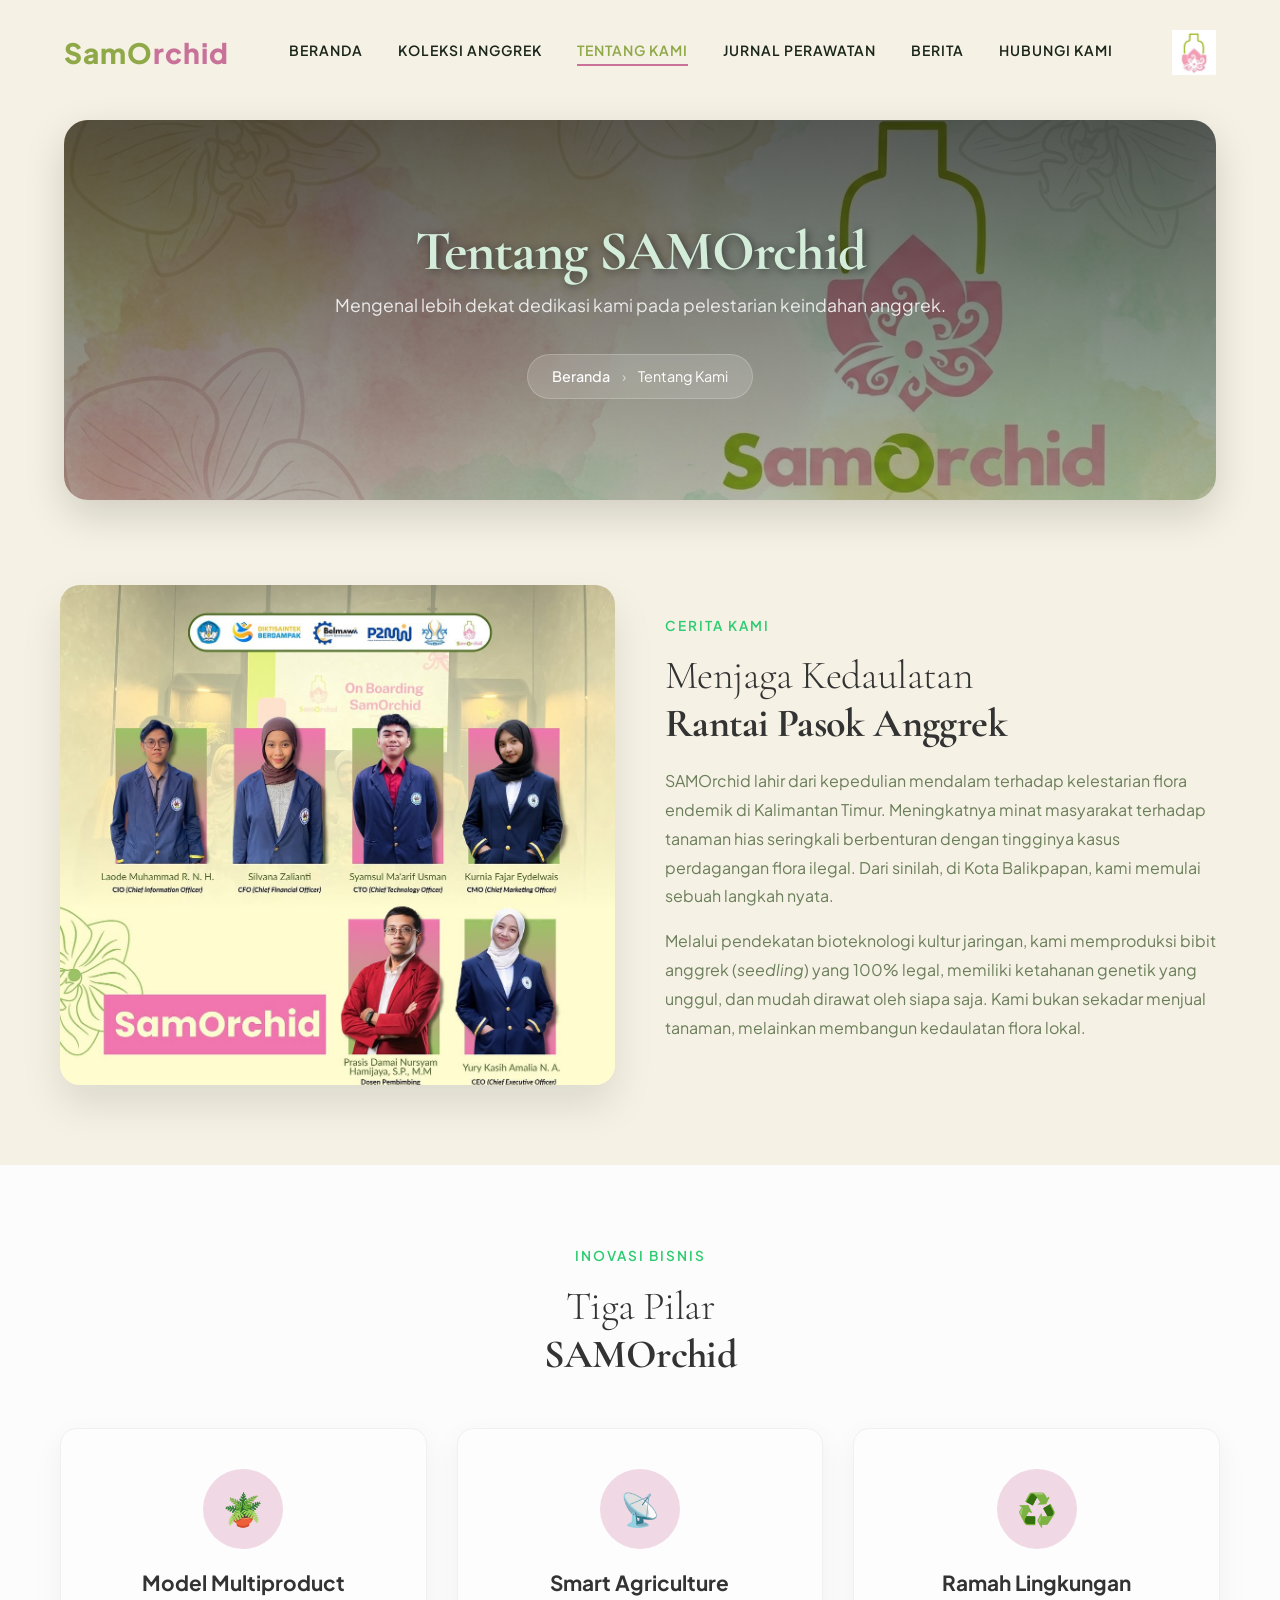
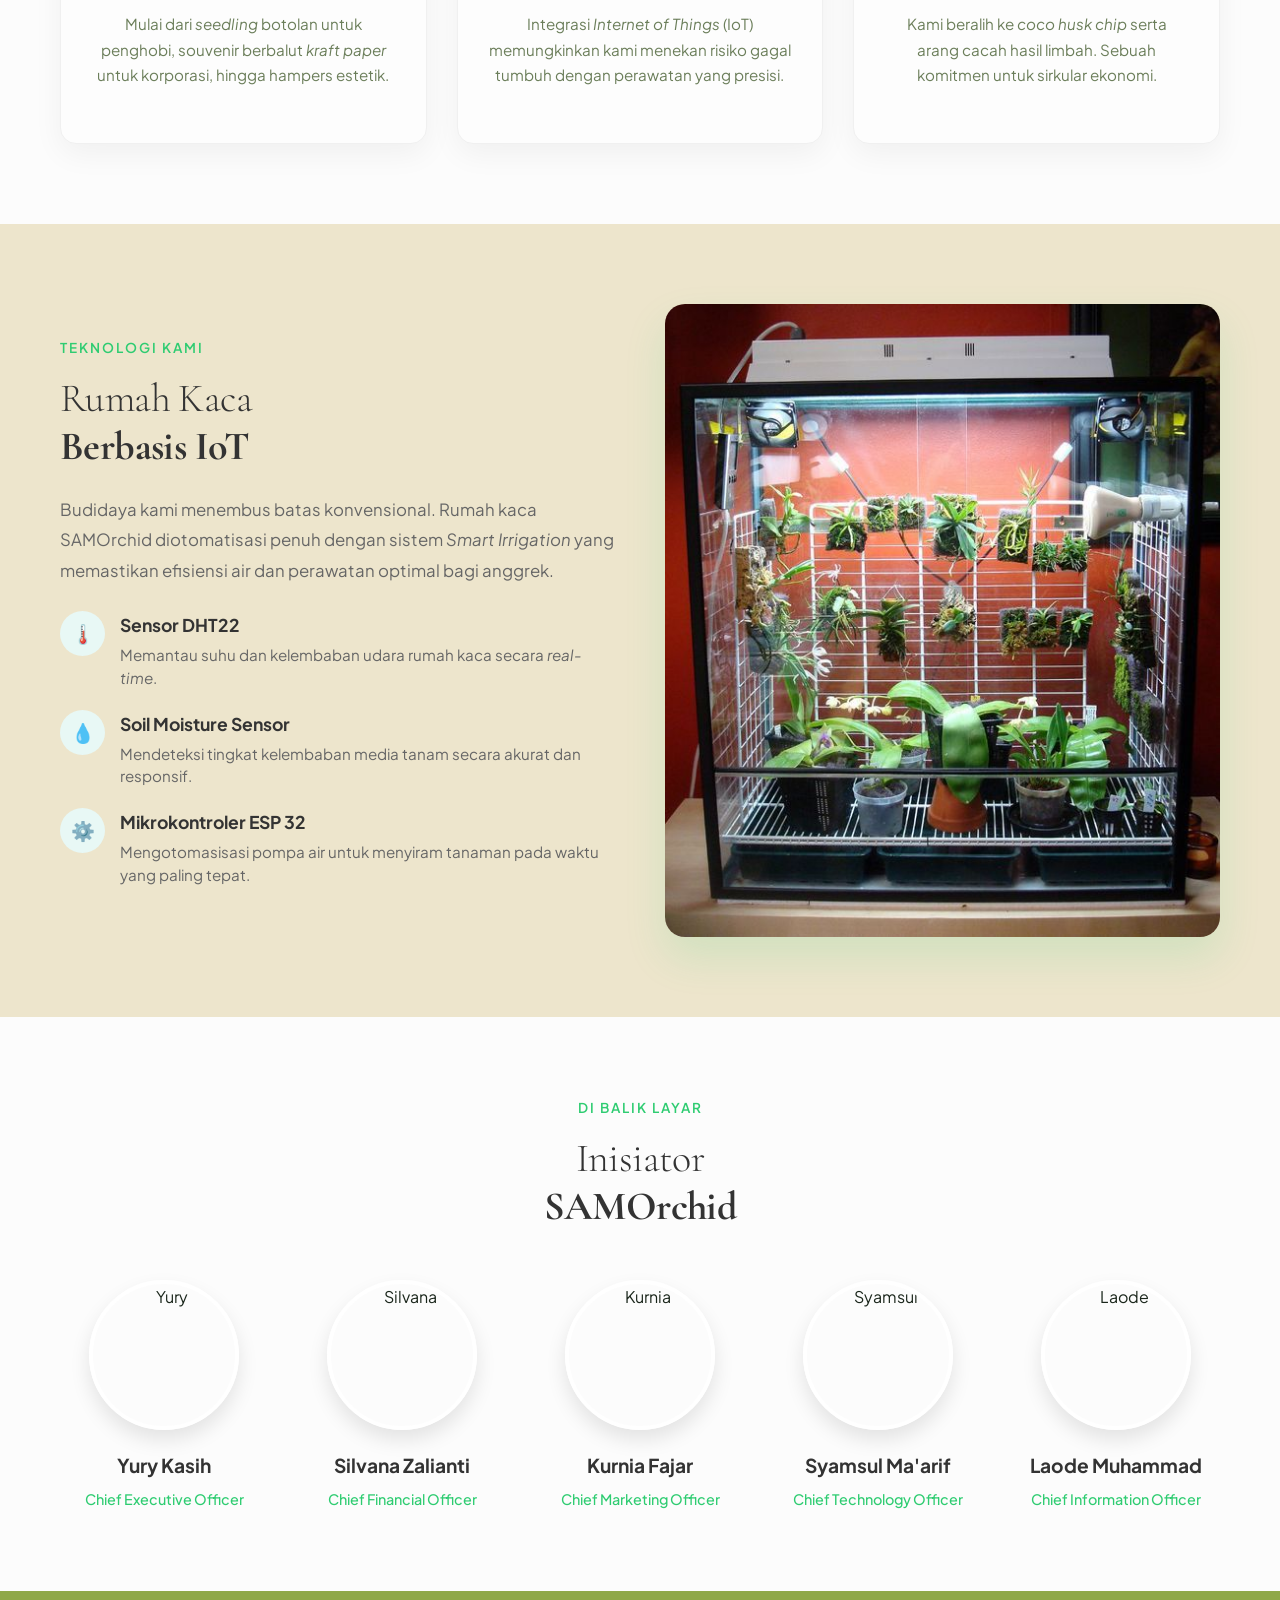
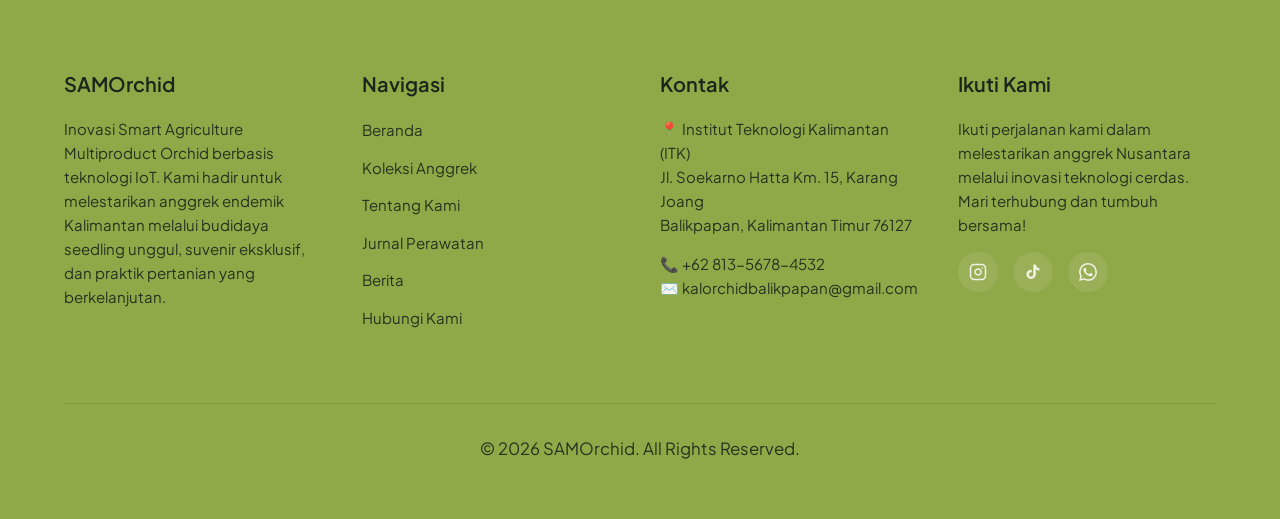
==== commit 40612935: "Update kodingan terbaru" ====
--- a/about.html
+++ b/about.html
@@ -50,12 +50,15 @@
 
 <header>
     <div class="header-content">
-        <!-- 1. Logo Text (Left) -->
+        <!-- 1. Mobile Menu Button (Left on mobile, hidden on desktop) -->
+        <div class="menu-btn mobile-only"></div>
+
+        <!-- 2. Logo Text (Center on mobile, Left on desktop) -->
         <a href="index.html" class="logo-link" style="text-decoration:none;">
             <h2 class="logo-text" style="margin:0;"><span style="color: var(--green-natural);">SamO</span><span style="color: var(--pink-flower);">rchid</span></h2>
         </a>
         
-        <!-- 2. Desktop Nav (Center on desktop) -->
+        <!-- 3. Desktop Nav (Center on desktop, hidden on mobile) -->
         <nav class="nav-links">
             <a href="index.html" class="">Beranda</a>
             <a href="catalog.html" class="">Koleksi Anggrek</a>
@@ -64,9 +67,6 @@
             <a href="news.html" class="">Berita</a>
             <a href="contact.html" class="">Hubungi Kami</a>
         </nav>
-        
-        <!-- 3. Mobile Menu Button (Center on mobile) -->
-        <div class="menu-btn mobile-only"></div>
         
         <!-- 4. Logo Image (Right) -->
         <a href="index.html" class="logo-img-link">
@@ -420,7 +420,7 @@
 </section>
 
 
-<section class="section-padding" style="background-color: #ffffff;">
+<section class="section-padding" style="background-color: var(--section-alt);">
     <div class="container">
         <div class="tech-showcase">
             
--- a/assets/css/samorchid.css
+++ b/assets/css/samorchid.css
@@ -17,10 +17,10 @@
     --green-dark: #6E8A3A;
     --text-dark: #1A261B;
     --text-muted: #6B7E5A;
-    --footer-bg: #2C3E2D;
-    --white: #FFFFFF;
+    --footer-bg: var(--green-natural);
+    --white: var(--cream-palette);
     --dusty-pink: #F5E6ED;
-    --section-alt: #F9F7F0;
+    --section-alt: var(--cream-dark);
 
     /* Shadows */
     --shadow-sm: 0 2px 8px rgba(26, 38, 27, 0.06);
@@ -641,7 +641,7 @@
     height: 200%;
     background: radial-gradient(
         circle at 30% 40%,
-        rgba(255, 255, 255, 0.05) 0%,
+        rgba(245, 241, 228, 0.05) 0%,
         transparent 60%
     );
 }
@@ -661,7 +661,7 @@
 
 .cta-section p {
     font-size: 18px;
-    color: rgba(255, 255, 255, 0.8);
+    color: rgba(245, 241, 228, 0.8);
     margin-bottom: 40px;
     max-width: 600px;
     margin-left: auto;
@@ -708,7 +708,7 @@
     letter-spacing: 2px;
     font-weight: 800;
     padding-bottom: 6px;
-    border-bottom: 2px solid rgba(255, 255, 255, 0.2);
+    border-bottom: 2px solid rgba(245, 241, 228, 0.2);
     display: inline-flex;
     align-items: center;
     gap: 15px;
@@ -1187,7 +1187,7 @@
 }
 
 .breadcrumb a {
-    color: rgba(255, 255, 255, 0.7);
+    color: rgba(245, 241, 228, 0.7);
     text-decoration: none;
     transition: color 0.3s ease;
 }
@@ -1197,11 +1197,11 @@
 }
 
 .breadcrumb span {
-    color: rgba(255, 255, 255, 0.4);
+    color: rgba(245, 241, 228, 0.4);
 }
 
 .breadcrumb .current {
-    color: rgba(255, 255, 255, 0.9);
+    color: rgba(245, 241, 228, 0.9);
 }
 
 
@@ -1658,7 +1658,7 @@
 .footer-bottom {
     text-align: center;
     padding-top: 30px;
-    border-top: 1px solid rgba(255, 255, 255, 0.1);
+    border-top: 1px solid rgba(245, 241, 228, 0.1);
     color: #A4B5A5;
     font-size: 14px;
 }
@@ -1672,7 +1672,7 @@
 .social-links a {
     width: 40px;
     height: 40px;
-    background: rgba(255, 255, 255, 0.1);
+    background: rgba(245, 241, 228, 0.1);
     border-radius: 50%;
     display: flex;
     align-items: center;
@@ -2055,9 +2055,10 @@
 }
 
 .logo-text {
-    position: absolute !important;
-    left: 50% !important;
-    transform: translateX(-50%) !important; 
+    /* removed absolute positioning to let flexbox center it naturally */
+    position: relative !important;
+    left: auto !important;
+    transform: none !important;
 }
 
 }
@@ -2191,3 +2192,31 @@
         min-width: 85%;
     }
 }
+}
+/* SOFT FOOTER OVERRIDES */
+footer {
+    color: var(--text-dark) !important;
+}
+footer h3 {
+    color: var(--text-dark) !important;
+}
+footer p, footer li a, footer .contact-info p {
+    color: var(--text-dark) !important;
+    opacity: 0.9;
+}
+footer li a:hover {
+    color: var(--pink-flower) !important;
+}
+footer .social-icons a {
+    color: var(--text-dark) !important;
+    border-color: rgba(26, 38, 27, 0.2) !important;
+}
+footer .social-icons a:hover {
+    background-color: var(--pink-flower) !important;
+    color: var(--cream-palette) !important;
+    border-color: var(--pink-flower) !important;
+}
+.footer-bottom {
+    border-top: 1px solid rgba(26, 38, 27, 0.1) !important;
+    color: var(--text-dark) !important;
+}
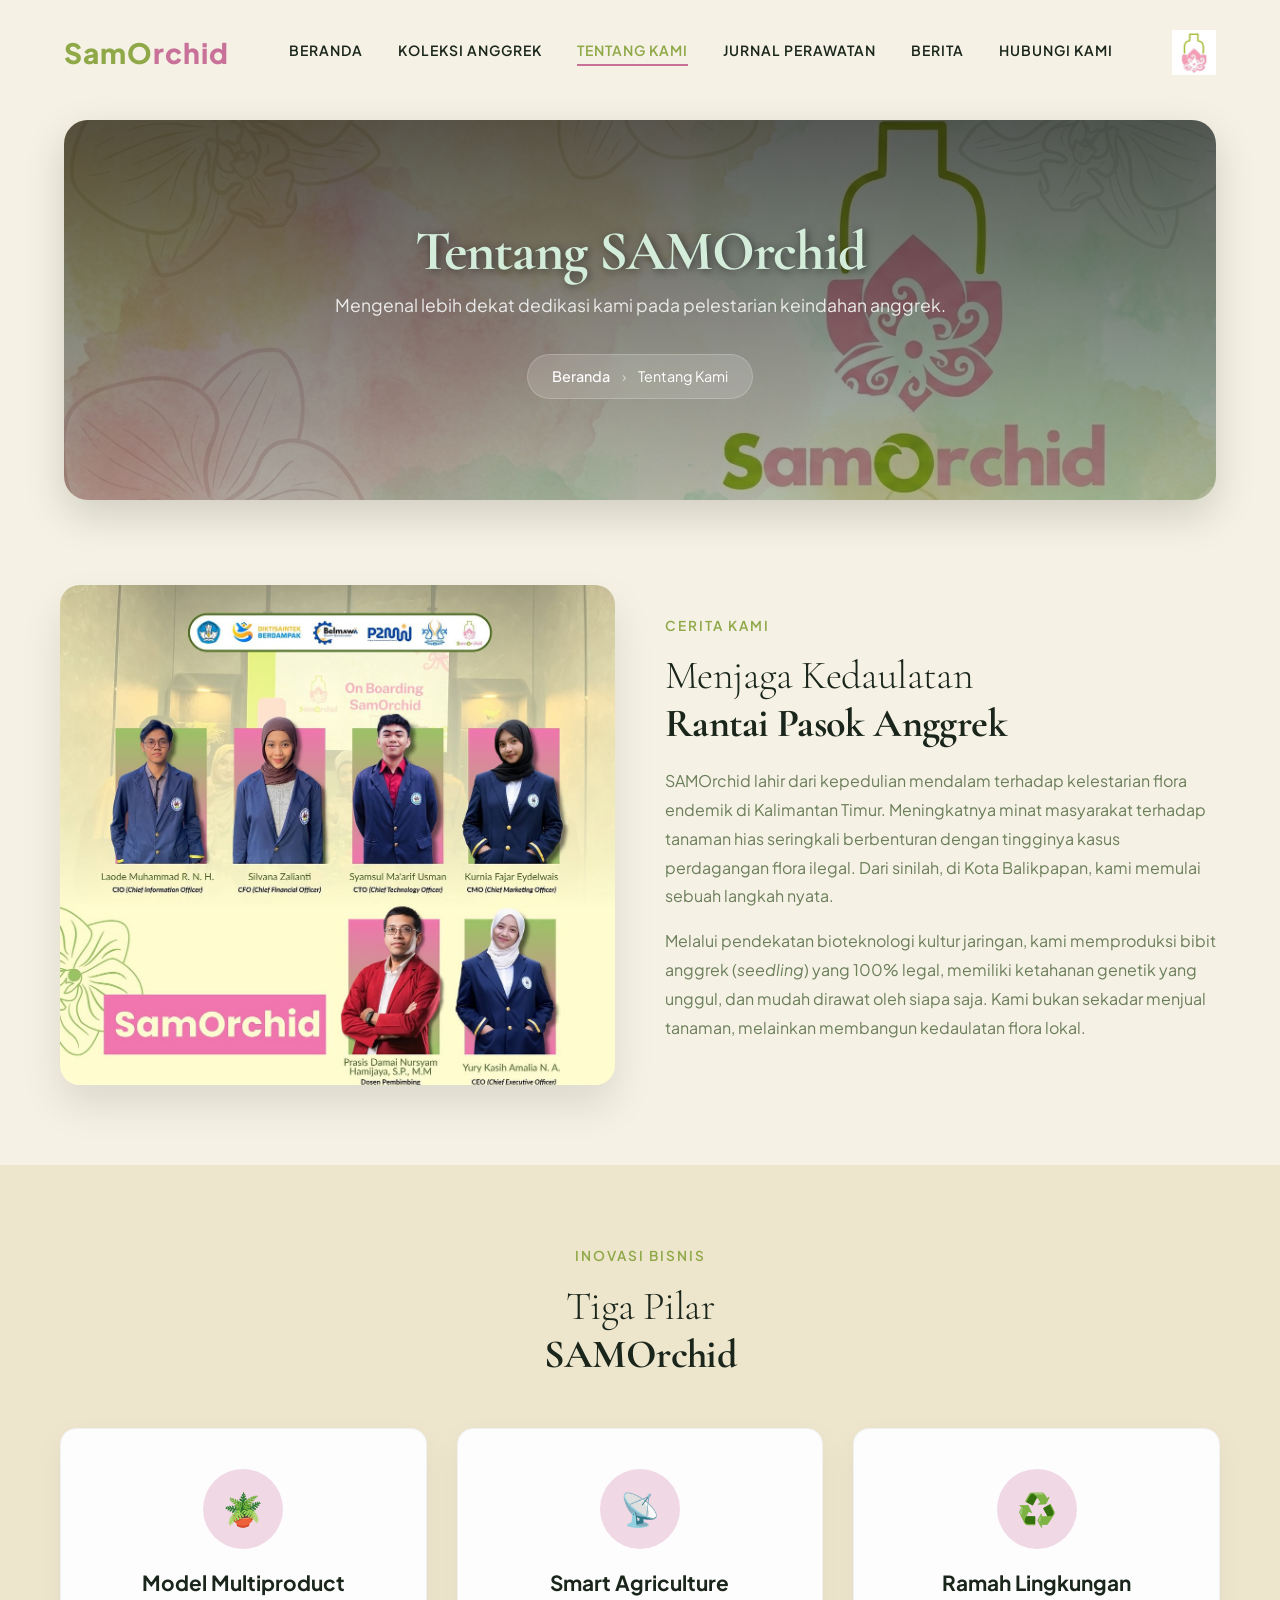
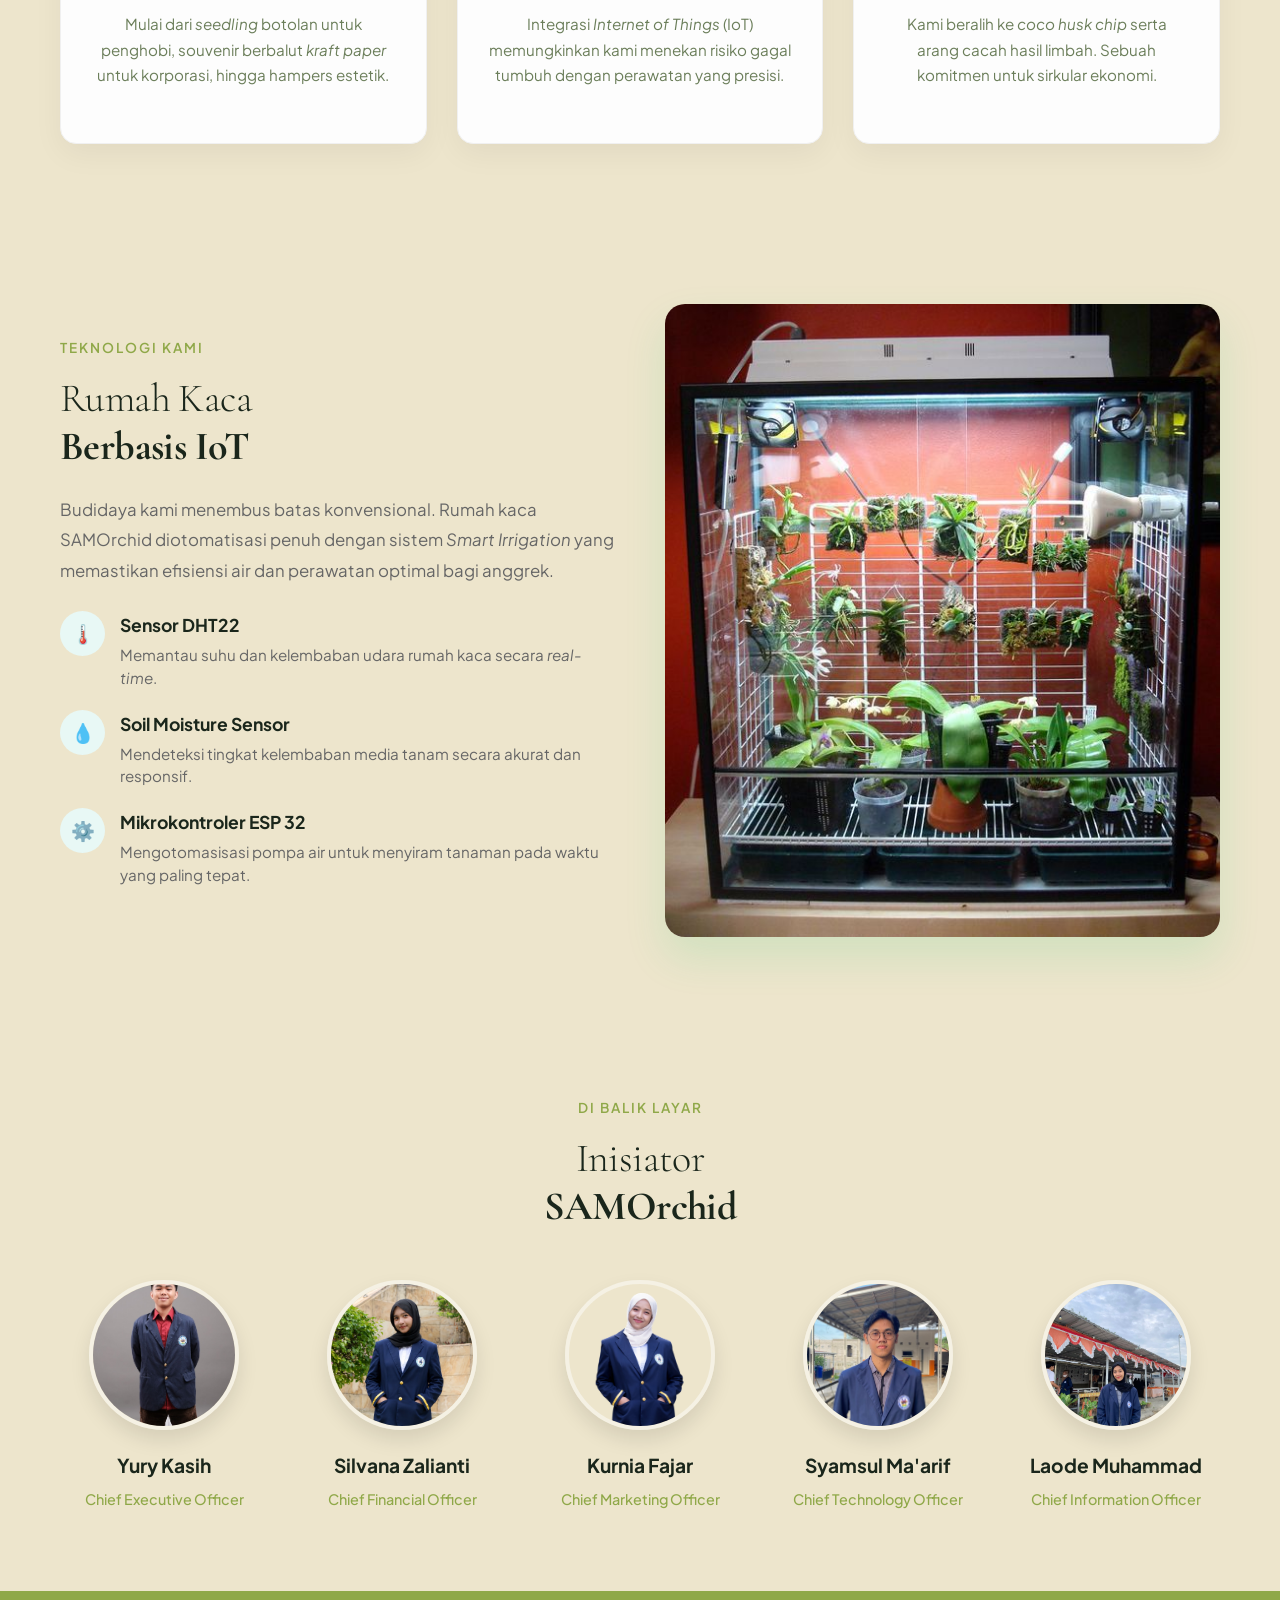
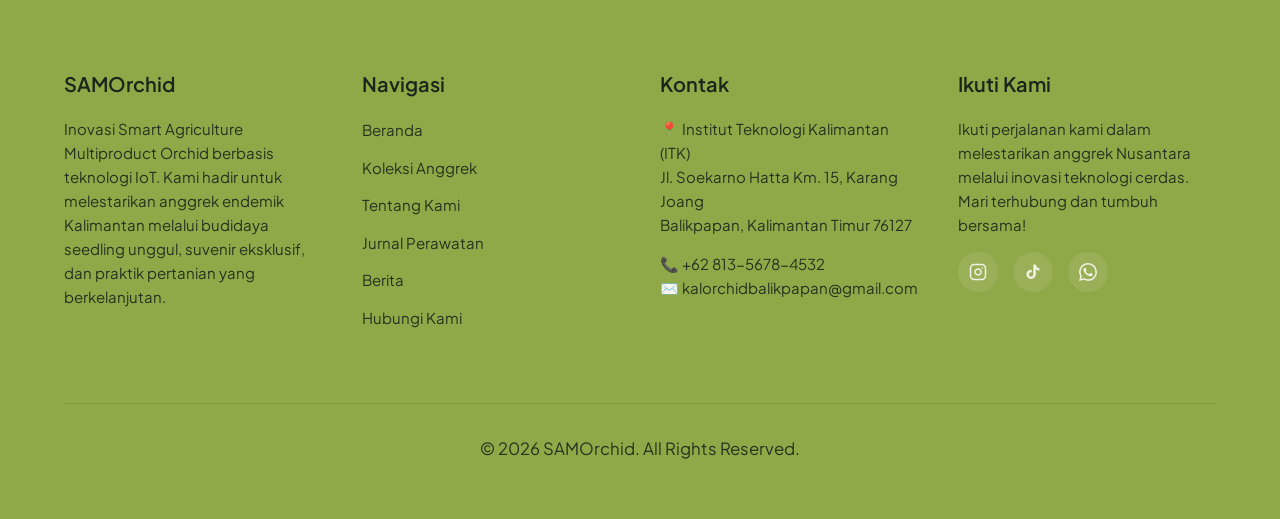
==== commit 906e4fe2: "Update kodingan terbaru" ====
--- a/about.html
+++ b/about.html
@@ -174,13 +174,13 @@
         font-size: 0.85rem;
         text-transform: uppercase;
         letter-spacing: 2px;
-        color: #2ecc71;
+        color: var(--green-natural);
         font-weight: 600;
         margin-bottom: 15px;
     }
     h2 {
         font-size: 2.5rem;
-        color: #333;
+        color: var(--text-dark);
         margin-bottom: 25px;
         line-height: 1.2;
     }
@@ -243,7 +243,7 @@
         margin-bottom: 20px;
     }
     .value-card h3 {
-        color: #333;
+        color: var(--text-dark);
         font-size: 1.3rem;
         margin-bottom: 15px;
     }
@@ -294,7 +294,7 @@
     }
     .tech-features-icon {
         background: #e8f8f5;
-        color: #2ecc71;
+        color: var(--green-natural);
         width: 45px;
         height: 45px;
         border-radius: 50%;
@@ -305,7 +305,7 @@
         font-size: 1.2rem;
     }
     .tech-features-text h4 {
-        color: #333;
+        color: var(--text-dark);
         font-size: 1.1rem;
         margin-bottom: 5px;
     }
@@ -332,15 +332,15 @@
         object-fit: cover;
         margin: 0 auto 20px auto;
         box-shadow: 0 10px 20px rgba(0,0,0,0.1);
-        border: 4px solid #fff;
+        border: 4px solid var(--cream-palette);
     }
     .team-card h4 {
-        color: #333;
+        color: var(--text-dark);
         font-size: 1.2rem;
         margin-bottom: 5px;
     }
     .team-card span {
-        color: #2ecc71;
+        color: var(--green-natural);
         font-weight: 500;
         font-size: 0.9rem;
     }
@@ -390,7 +390,7 @@
 </section>
 
 
-<section class="section-padding" style="background-color: #fcfcfc;">
+<section class="section-padding" style="background-color: var(--section-alt);">
     <div class="container" style="text-align: center;">
         <span class="section-tag scroll-reveal" style="display: block;">Inovasi Bisnis</span>
         <h2 class="section-title scroll-reveal" style="margin-bottom: 20px;">
@@ -468,7 +468,7 @@
 </section>
 
 
-<section class="section-padding" style="background-color: #fcfcfc;">
+<section class="section-padding" style="background-color: var(--section-alt);">
     <div class="container" style="text-align: center;">
         <span class="section-tag scroll-reveal" style="display: block;">Di Balik Layar</span>
         <h2 class="section-title scroll-reveal" style="margin-bottom: 20px;">
@@ -477,27 +477,27 @@
         
         <div class="team-grid">
             <div class="team-card scroll-reveal">
-                <img src="https://ui-avatars.com/api/?name=Yury+Kasih&background=2ecc71&color=fff&size=150" alt="Yury" class="team-photo">
+                <img src="assets/images/team-yury.jpg" alt="Yury" class="team-photo">
                 <h4>Yury Kasih</h4>
                 <span>Chief Executive Officer</span>
             </div>
             <div class="team-card scroll-reveal">
-                <img src="https://ui-avatars.com/api/?name=Silvana+Zalianti&background=2ecc71&color=fff&size=150" alt="Silvana" class="team-photo">
+                <img src="assets/images/team-silvana.jpg" alt="Silvana" class="team-photo">
                 <h4>Silvana Zalianti</h4>
                 <span>Chief Financial Officer</span>
             </div>
             <div class="team-card scroll-reveal">
-                <img src="https://ui-avatars.com/api/?name=Kurnia+Fajar&background=2ecc71&color=fff&size=150" alt="Kurnia" class="team-photo">
+                <img src="assets/images/team-kurnia.png" alt="Kurnia" class="team-photo">
                 <h4>Kurnia Fajar</h4>
                 <span>Chief Marketing Officer</span>
             </div>
             <div class="team-card scroll-reveal">
-                <img src="https://ui-avatars.com/api/?name=Syamsul+Maarif&background=2ecc71&color=fff&size=150" alt="Syamsul" class="team-photo">
+                <img src="assets/images/team-syamsul.jpg" alt="Syamsul" class="team-photo">
                 <h4>Syamsul Ma'arif</h4>
                 <span>Chief Technology Officer</span>
             </div>
             <div class="team-card scroll-reveal">
-                <img src="https://ui-avatars.com/api/?name=Laode+Muhammad&background=2ecc71&color=fff&size=150" alt="Laode" class="team-photo">
+                <img src="assets/images/team-laode.jpg" alt="Laode" class="team-photo">
                 <h4>Laode Muhammad</h4>
                 <span>Chief Information Officer</span>
             </div>
--- a/assets/css/samorchid.css
+++ b/assets/css/samorchid.css
@@ -851,6 +851,8 @@
     transition: transform 0.4s var(--ease-luxury), 
                 box-shadow 0.4s var(--ease-luxury),
                 border-color 0.4s var(--ease-luxury);
+    display: flex;
+    flex-direction: column;
 }
 
 .product-card:hover {
@@ -878,6 +880,9 @@
 
 .product-card .card-body {
     padding: 24px;
+    display: flex;
+    flex-direction: column;
+    flex: 1;
 }
 
 .card-category {
@@ -914,6 +919,8 @@
 .card-actions {
     display: flex;
     gap: 10px;
+    margin-top: auto; /* dorong tombol ke paling bawah kartu */
+    justify-content: center; /* tombol rata tengah di dalam kartu */
 }
 
 
@@ -2220,3 +2227,45 @@
     border-top: 1px solid rgba(26, 38, 27, 0.1) !important;
     color: var(--text-dark) !important;
 }
+
+/* =============================================================
+   MOBILE: Koleksi & Berita di Beranda — tampilkan sebagai grid
+   biasa (bukan slider tersembunyi) agar pengunjung tidak bingung
+   ============================================================= */
+@media (max-width: 768px) {
+    /* Hilangkan horizontal scroll pada grid koleksi di beranda */
+    .categories-grid {
+        display: grid !important;
+        grid-template-columns: 1fr !important;
+        overflow-x: visible !important;
+        scroll-snap-type: none !important;
+        flex-wrap: unset !important;
+        flex-direction: unset !important;
+        gap: 20px !important;
+    }
+
+    /* Hilangkan horizontal scroll pada grid berita di beranda */
+    .news-grid {
+        display: grid !important;
+        grid-template-columns: 1fr !important;
+        overflow-x: visible !important;
+        scroll-snap-type: none !important;
+        flex-wrap: unset !important;
+        flex-direction: unset !important;
+        gap: 24px !important;
+    }
+
+    /* Reset snap anak-anak elemen */
+    .categories-grid > *, .news-grid > * {
+        scroll-snap-align: none !important;
+        flex: unset !important;
+        min-width: unset !important;
+        width: 100% !important;
+    }
+
+    .news-card {
+        flex: unset !important;
+        min-width: unset !important;
+        width: 100% !important;
+    }
+}
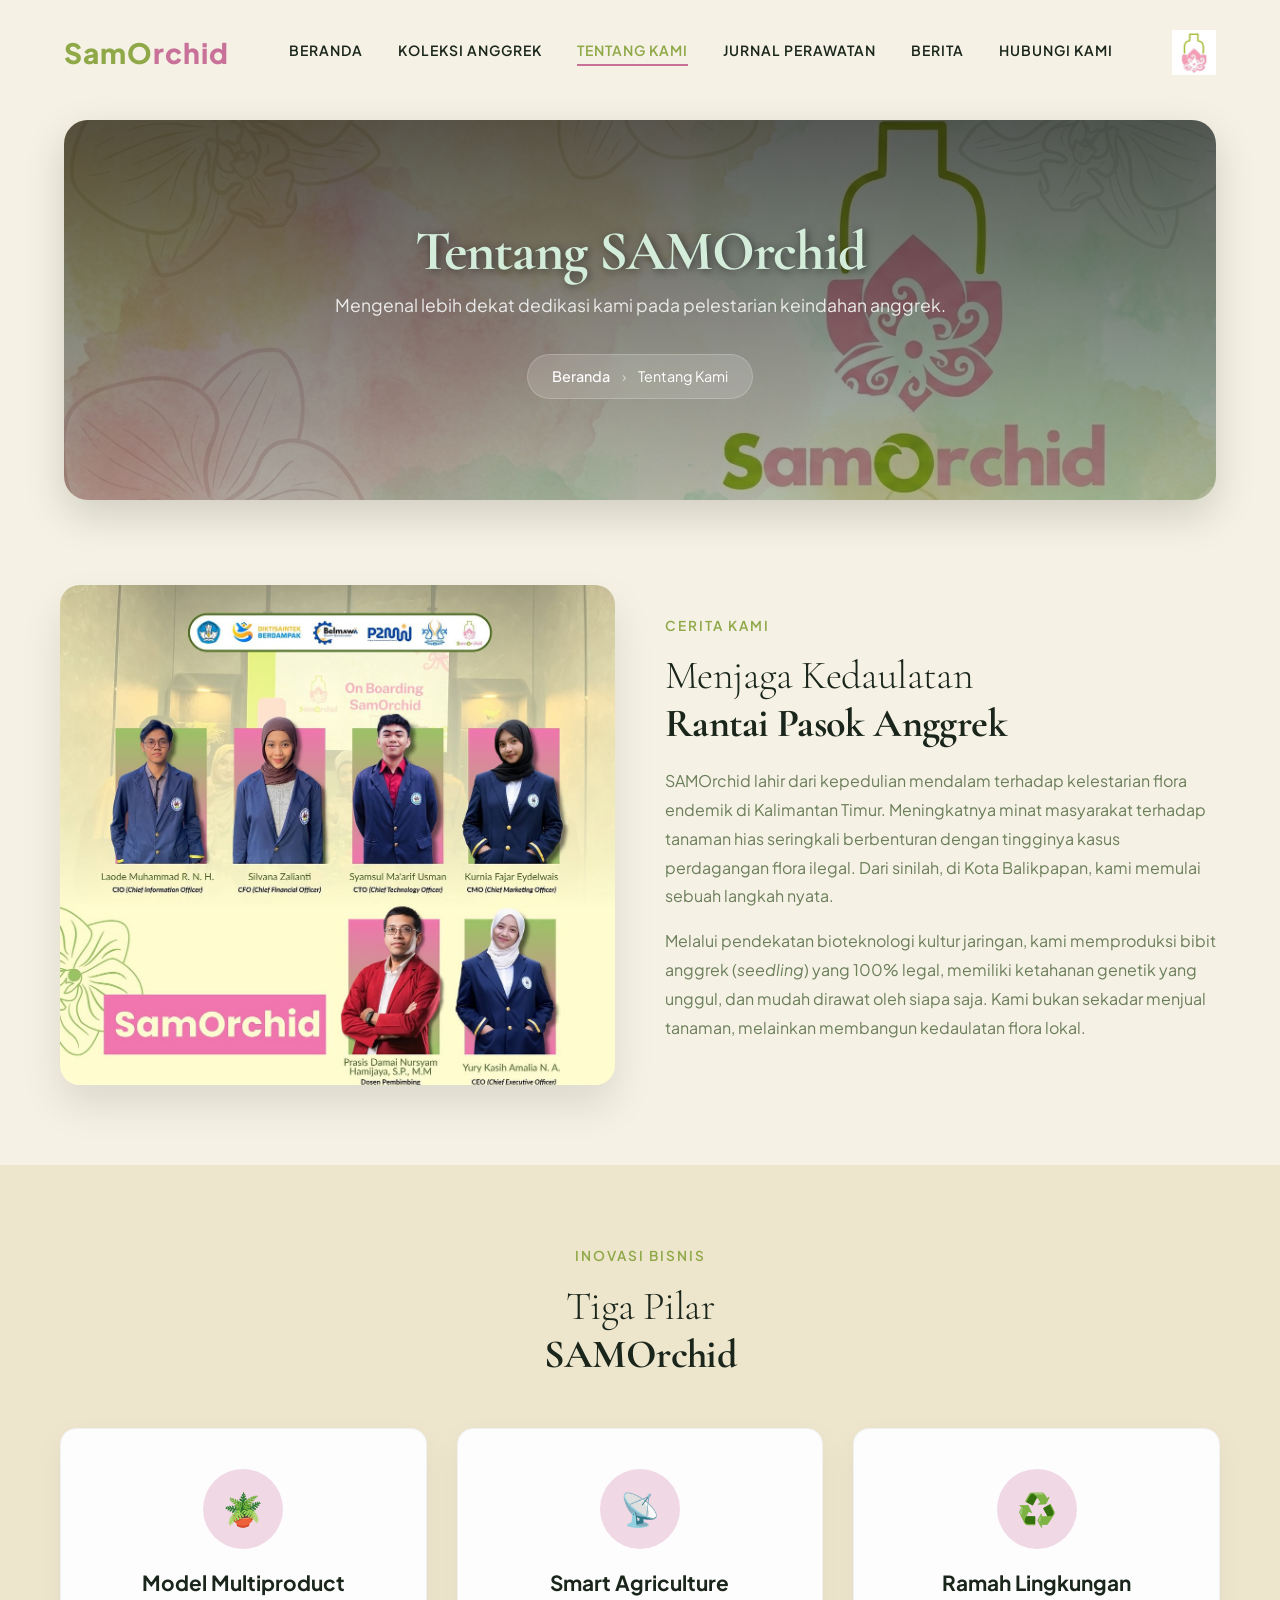
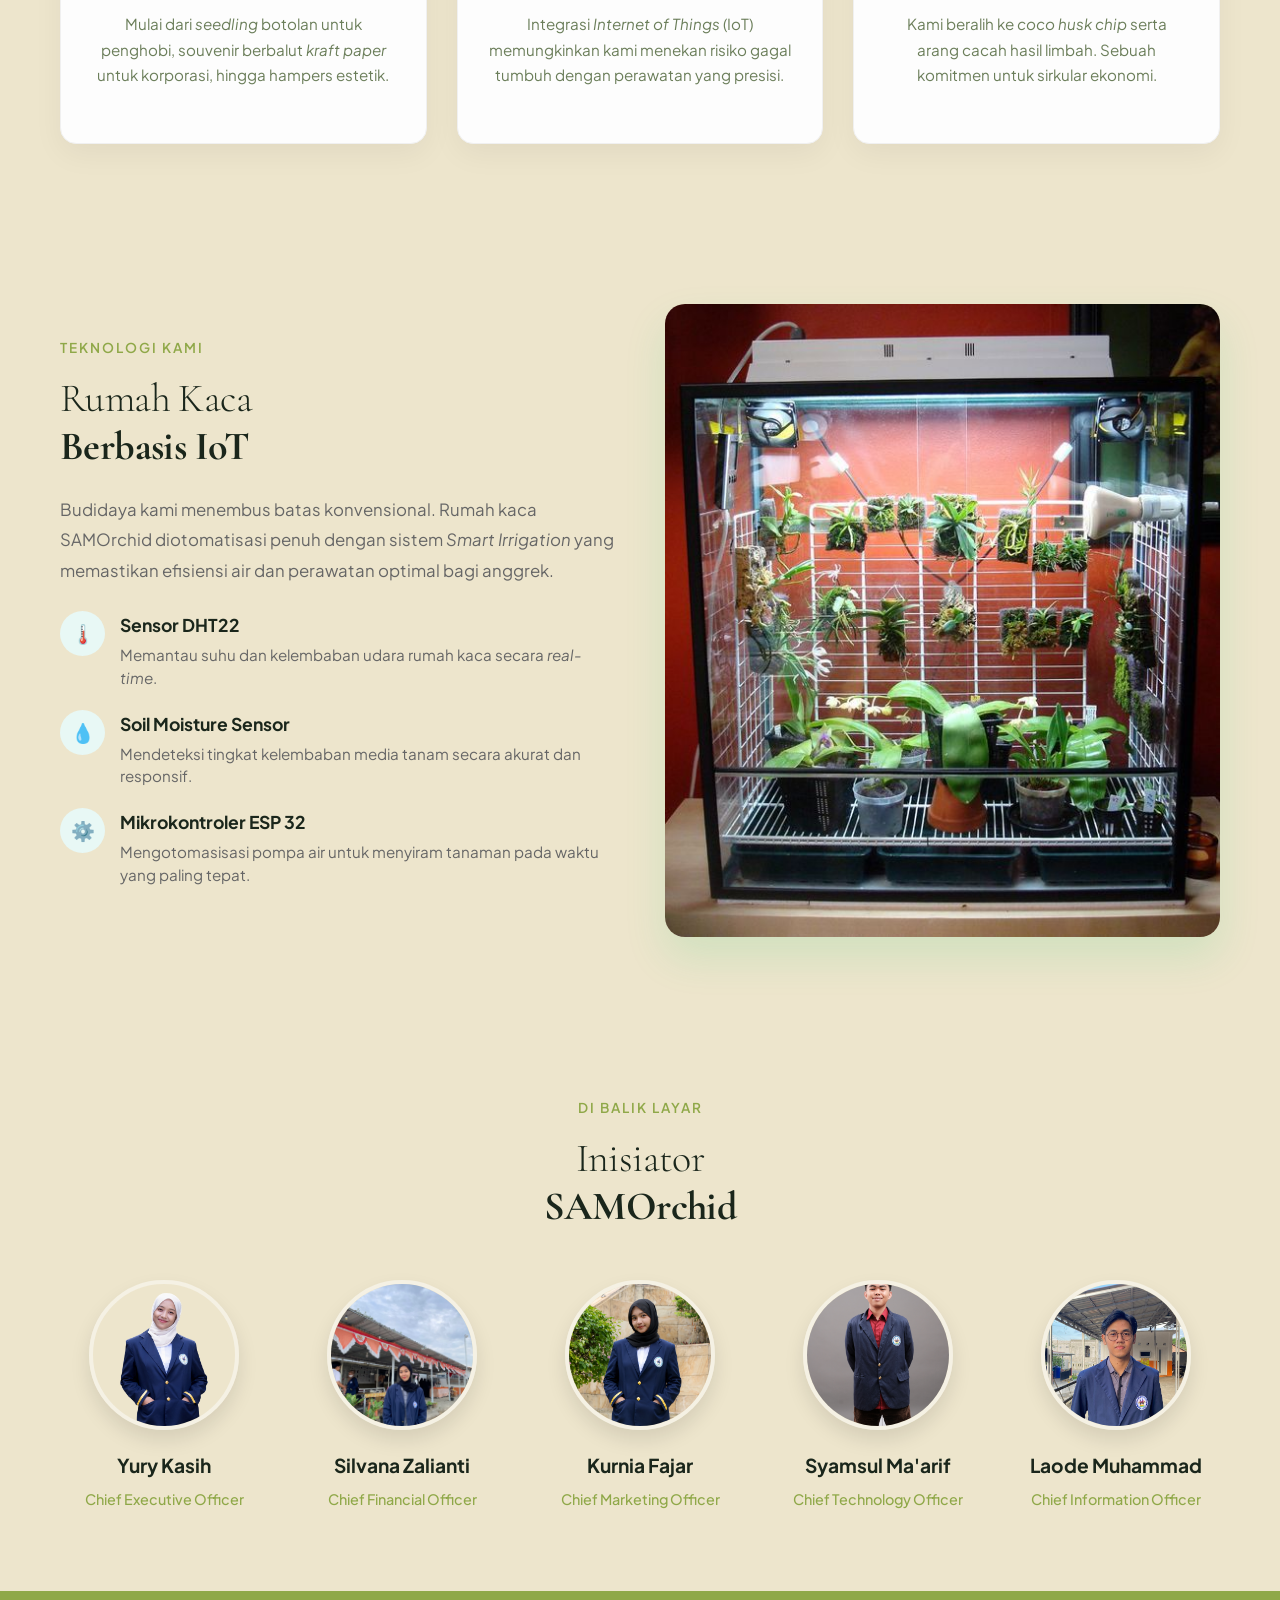
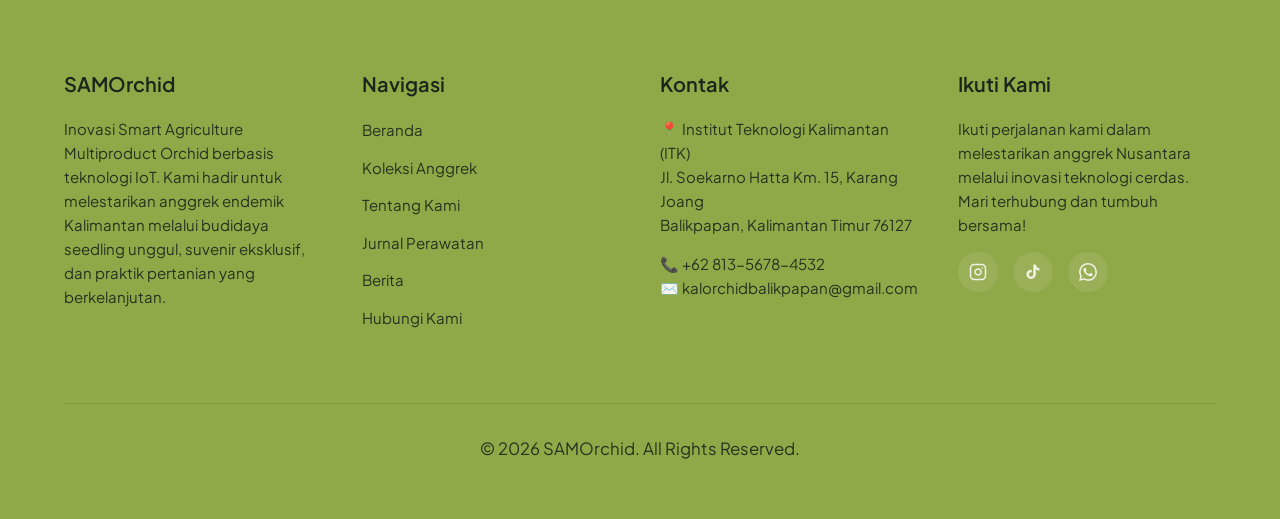
==== commit 9dec9ea2: "Update kodingan terbaru" ====
--- a/about.html
+++ b/about.html
@@ -477,27 +477,27 @@
         
         <div class="team-grid">
             <div class="team-card scroll-reveal">
-                <img src="assets/images/team-yury.jpg" alt="Yury" class="team-photo">
+                <img src="assets/images/FOTO FORMAL_Yury Kasih Amalia_CEO.png" alt="Yury" class="team-photo">
                 <h4>Yury Kasih</h4>
                 <span>Chief Executive Officer</span>
             </div>
             <div class="team-card scroll-reveal">
-                <img src="assets/images/team-silvana.jpg" alt="Silvana" class="team-photo">
+                <img src="assets/images/foto silvana.jpeg" alt="Silvana" class="team-photo">
                 <h4>Silvana Zalianti</h4>
                 <span>Chief Financial Officer</span>
             </div>
             <div class="team-card scroll-reveal">
-                <img src="assets/images/team-kurnia.png" alt="Kurnia" class="team-photo">
+                <img src="assets/images/FOTO FORMAL_Kurnia Fajar Eydelwais_CMO.jpeg" alt="Kurnia" class="team-photo">
                 <h4>Kurnia Fajar</h4>
                 <span>Chief Marketing Officer</span>
             </div>
             <div class="team-card scroll-reveal">
-                <img src="assets/images/team-syamsul.jpg" alt="Syamsul" class="team-photo">
+                <img src="assets/images/FOTO FORMAL__Syamsul Ma'arif Usman_COO.jpeg" alt="Syamsul" class="team-photo">
                 <h4>Syamsul Ma'arif</h4>
                 <span>Chief Technology Officer</span>
             </div>
             <div class="team-card scroll-reveal">
-                <img src="assets/images/team-laode.jpg" alt="Laode" class="team-photo">
+                <img src="assets/images/FOTO FORMAL_Laode Muhammad Roman N. H_CIO.jpeg" alt="Laode" class="team-photo">
                 <h4>Laode Muhammad</h4>
                 <span>Chief Information Officer</span>
             </div>
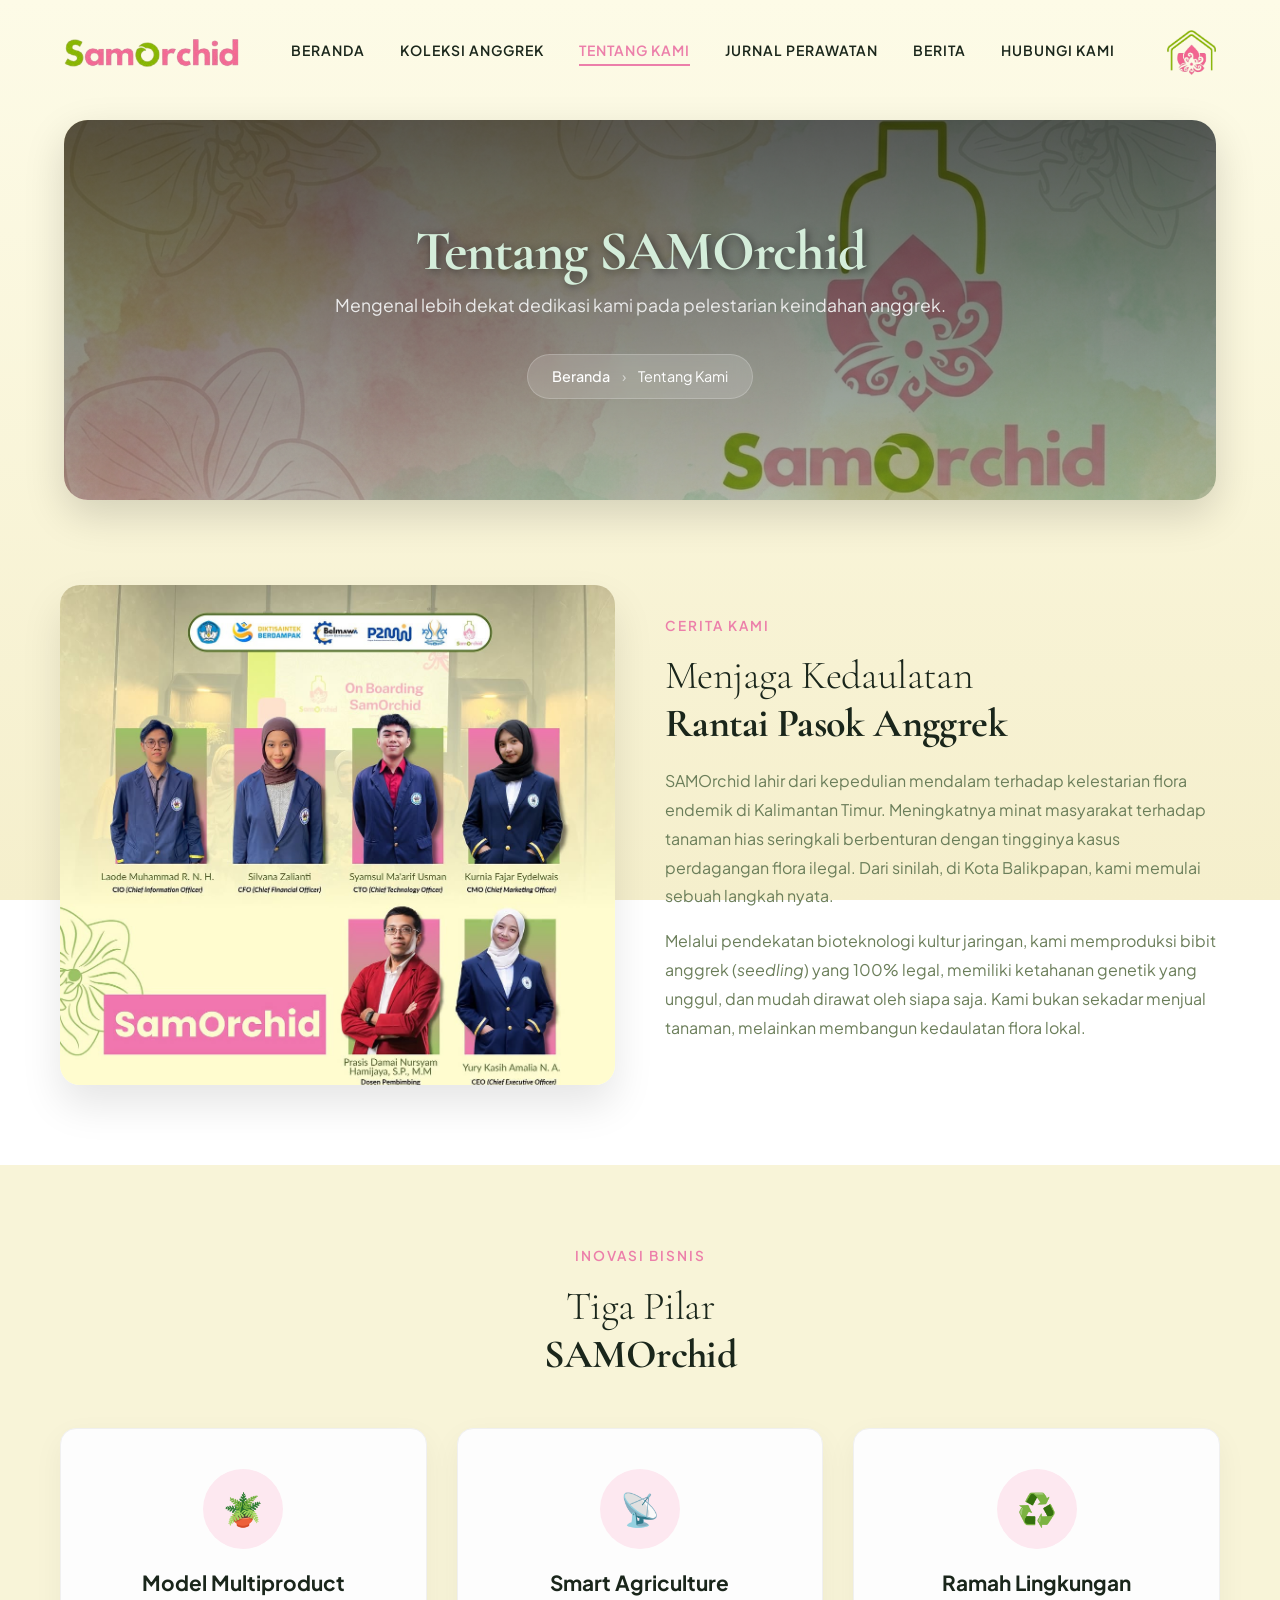
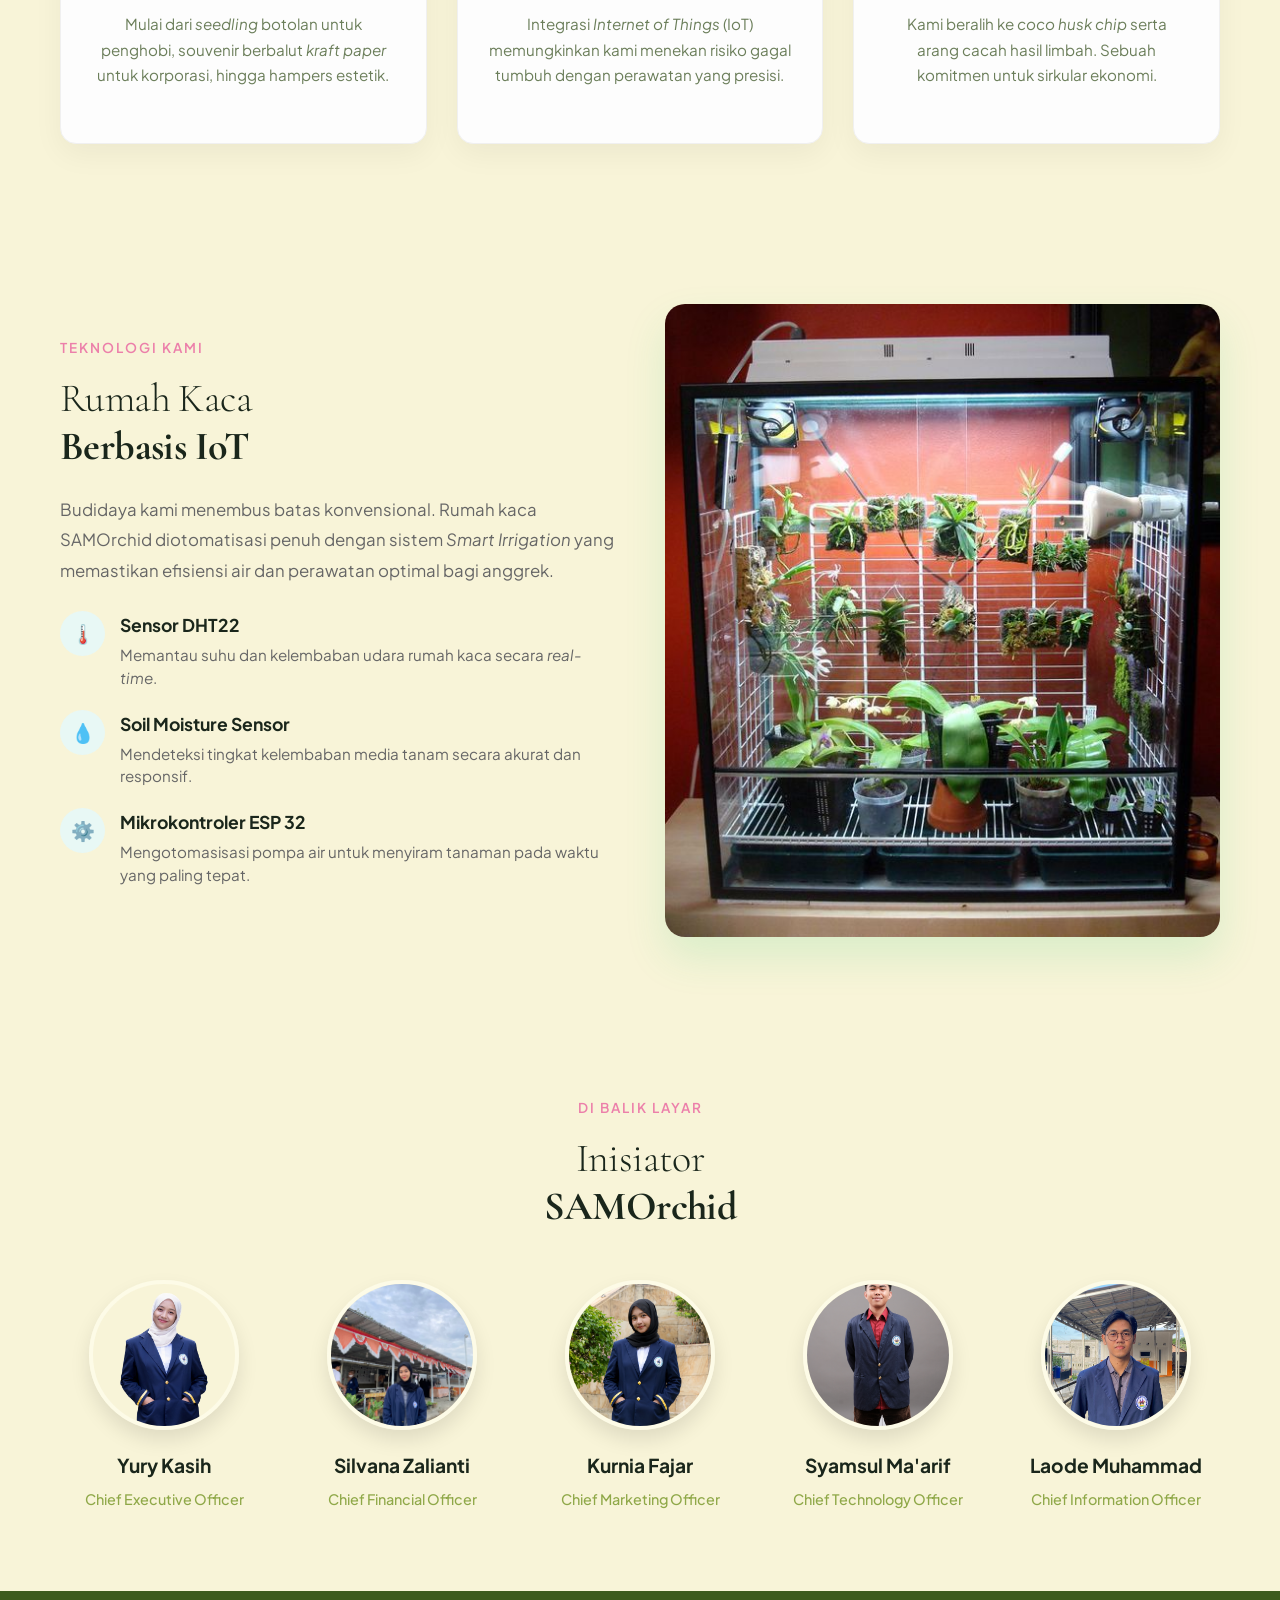
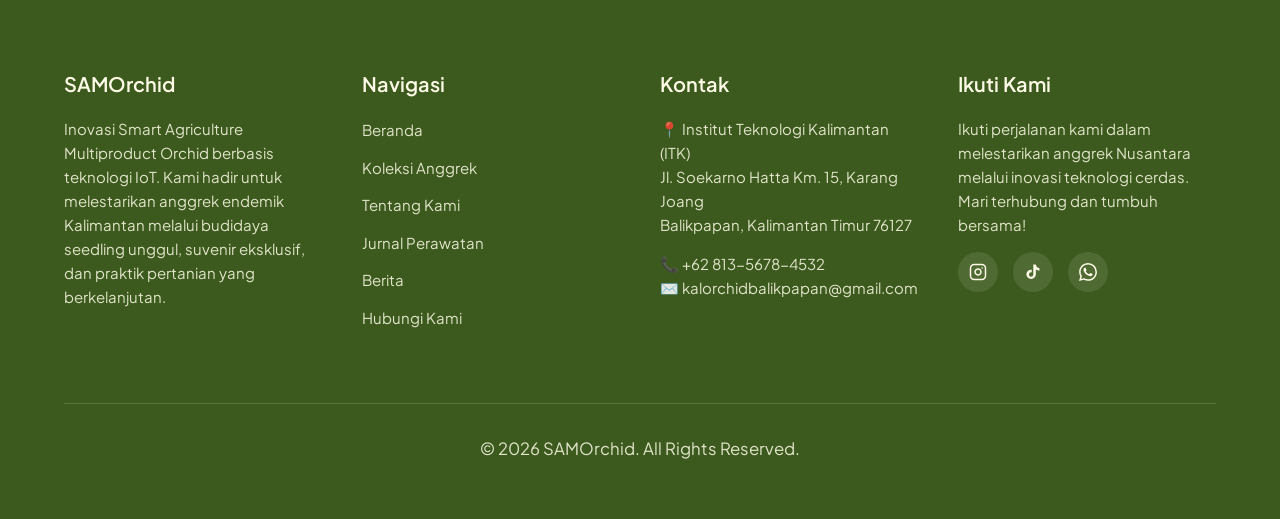
==== commit b9ac89aa: "Update kodingan terbaru" ====
--- a/about.html
+++ b/about.html
@@ -55,7 +55,7 @@
 
         <!-- 2. Logo Text (Center on mobile, Left on desktop) -->
         <a href="index.html" class="logo-link" style="text-decoration:none;">
-            <h2 class="logo-text" style="margin:0;"><span style="color: var(--green-natural);">SamO</span><span style="color: var(--pink-flower);">rchid</span></h2>
+            <img src="assets/images/logo-text-samorchid.png" alt="SamOrchid" class="logo-text-img">
         </a>
         
         <!-- 3. Desktop Nav (Center on desktop, hidden on mobile) -->
--- a/assets/css/samorchid.css
+++ b/assets/css/samorchid.css
@@ -8,19 +8,19 @@
    1. DESIGN TOKENS (CSS Variables)
    ---------------------------------------------------------- */
    :root {
-    --pink-flower: #C8729A;
-    --pink-light: #F0D8E4;
+    --pink-flower: #EC7FAA;
+    --pink-light: #FDE8F0;
     --orange-pastel: #D5B478;
-    --cream-palette: #F5F1E4;
-    --cream-dark: #EDE5CC;
+    --cream-palette: #FDFBE7;
+    --cream-dark: #F5EFCC;
     --green-natural: #8FA848;
     --green-dark: #6E8A3A;
     --text-dark: #1A261B;
     --text-muted: #6B7E5A;
-    --footer-bg: var(--green-natural);
+    --footer-bg: #3D5A1E;
     --white: var(--cream-palette);
-    --dusty-pink: #F5E6ED;
-    --section-alt: var(--cream-dark);
+    --dusty-pink: #FDE8F0;
+    --section-alt: #F8F4D8;
 
     /* Shadows */
     --shadow-sm: 0 2px 8px rgba(26, 38, 27, 0.06);
@@ -32,6 +32,10 @@
     --ease-luxury: cubic-bezier(0.16, 1, 0.3, 1);
     --transition-base: 0.4s var(--ease-luxury);
     --transition-slow: 0.8s var(--ease-luxury);
+
+    /* Gradients */
+    --gradient-bg: linear-gradient(180deg, #FDFBE7 0%, #F5EFCC 100%);
+    --pink-gradient: linear-gradient(135deg, #EC7FAA, #D65F8A);
 }
 
 
@@ -58,7 +62,8 @@
     font-size: 16px;
     line-height: 1.6;
     color: var(--text-dark);
-    background-color: var(--cream-palette);
+    background: var(--gradient-bg);
+    background-attachment: fixed;
     overflow-x: hidden;
 }
 
@@ -332,7 +337,8 @@
     top: -100%;
     left: 0;
     width: 100%;
-    background-color: var(--cream-palette);
+    background: var(--gradient-bg);
+    background-attachment: fixed;
     z-index: 2000;
     box-shadow: var(--shadow-xl);
     display: flex;
@@ -2200,32 +2206,32 @@
     }
 }
 }
-/* SOFT FOOTER OVERRIDES */
+/* FOOTER OVERRIDES — Dark green bg with light text */
 footer {
-    color: var(--text-dark) !important;
+    color: #F5EFCC !important;
+    background-color: var(--footer-bg) !important;
 }
 footer h3 {
-    color: var(--text-dark) !important;
+    color: #FDFBE7 !important;
 }
 footer p, footer li a, footer .contact-info p {
-    color: var(--text-dark) !important;
-    opacity: 0.9;
+    color: rgba(253, 251, 231, 0.85) !important;
 }
 footer li a:hover {
     color: var(--pink-flower) !important;
 }
 footer .social-icons a {
-    color: var(--text-dark) !important;
-    border-color: rgba(26, 38, 27, 0.2) !important;
+    color: #FDFBE7 !important;
+    border-color: rgba(253, 251, 231, 0.3) !important;
 }
 footer .social-icons a:hover {
     background-color: var(--pink-flower) !important;
-    color: var(--cream-palette) !important;
+    color: #fff !important;
     border-color: var(--pink-flower) !important;
 }
 .footer-bottom {
-    border-top: 1px solid rgba(26, 38, 27, 0.1) !important;
-    color: var(--text-dark) !important;
+    border-top: 1px solid rgba(253, 251, 231, 0.15) !important;
+    color: rgba(253, 251, 231, 0.6) !important;
 }
 
 /* =============================================================
@@ -2269,3 +2275,116 @@
         width: 100% !important;
     }
 }
+
+/* BTN OVERRIDES — Pink gradient buttons */
+.btn-whatsapp {
+    background: var(--pink-gradient) !important;
+    color: #fff !important;
+    border: none !important;
+}
+.btn-whatsapp:hover {
+    filter: brightness(1.1);
+    transform: translateY(-2px);
+}
+.btn-outline {
+    border-color: var(--pink-flower) !important;
+    color: var(--pink-flower) !important;
+}
+.btn-outline:hover {
+    background: var(--pink-gradient) !important;
+    color: #fff !important;
+    border-color: transparent !important;
+}
+.btn-editorial {
+    color: var(--pink-flower) !important;
+    border-bottom-color: var(--pink-flower) !important;
+}
+.btn-editorial:hover {
+    color: #D65F8A !important;
+}
+
+/* Section tag pink */
+.section-tag {
+    color: var(--pink-flower) !important;
+}
+
+/* Active nav link pink */
+.nav-links a.active-link {
+    color: var(--pink-flower) !important;
+}
+
+/* Logo text replaced with image */
+.logo-text-img {
+    height: 28px;
+    display: block;
+}
+@media (max-width: 768px) {
+    .logo-text-img {
+        height: 22px;
+    }
+}
+
+/* Jurnal & Visi — Clean layout without full-bleed photos */
+.care-section-new {
+    padding: 80px 0;
+    background: var(--section-alt);
+}
+.care-section-new .section-inner {
+    max-width: 1200px;
+    margin: 0 auto;
+    padding: 0 20px;
+    display: flex;
+    align-items: center;
+    gap: 60px;
+}
+.care-section-new .section-text {
+    flex: 1;
+}
+.care-section-new .section-image {
+    flex: 1;
+    border-radius: 20px;
+    overflow: hidden;
+    box-shadow: var(--shadow-md);
+}
+.care-section-new .section-image img {
+    width: 100%;
+    height: 100%;
+    object-fit: cover;
+}
+
+.story-section-new {
+    padding: 80px 0;
+    background: var(--pink-light);
+}
+.story-section-new .section-inner {
+    max-width: 1200px;
+    margin: 0 auto;
+    padding: 0 20px;
+    display: flex;
+    align-items: center;
+    gap: 60px;
+}
+.story-section-new .section-text {
+    flex: 1;
+}
+.story-section-new .section-logo {
+    flex: 1;
+    display: flex;
+    justify-content: center;
+    align-items: center;
+}
+.story-section-new .section-logo img {
+    max-width: 300px;
+    height: auto;
+}
+
+@media (max-width: 768px) {
+    .care-section-new .section-inner,
+    .story-section-new .section-inner {
+        flex-direction: column;
+        gap: 30px;
+    }
+    .story-section-new .section-logo img {
+        max-width: 200px;
+    }
+}
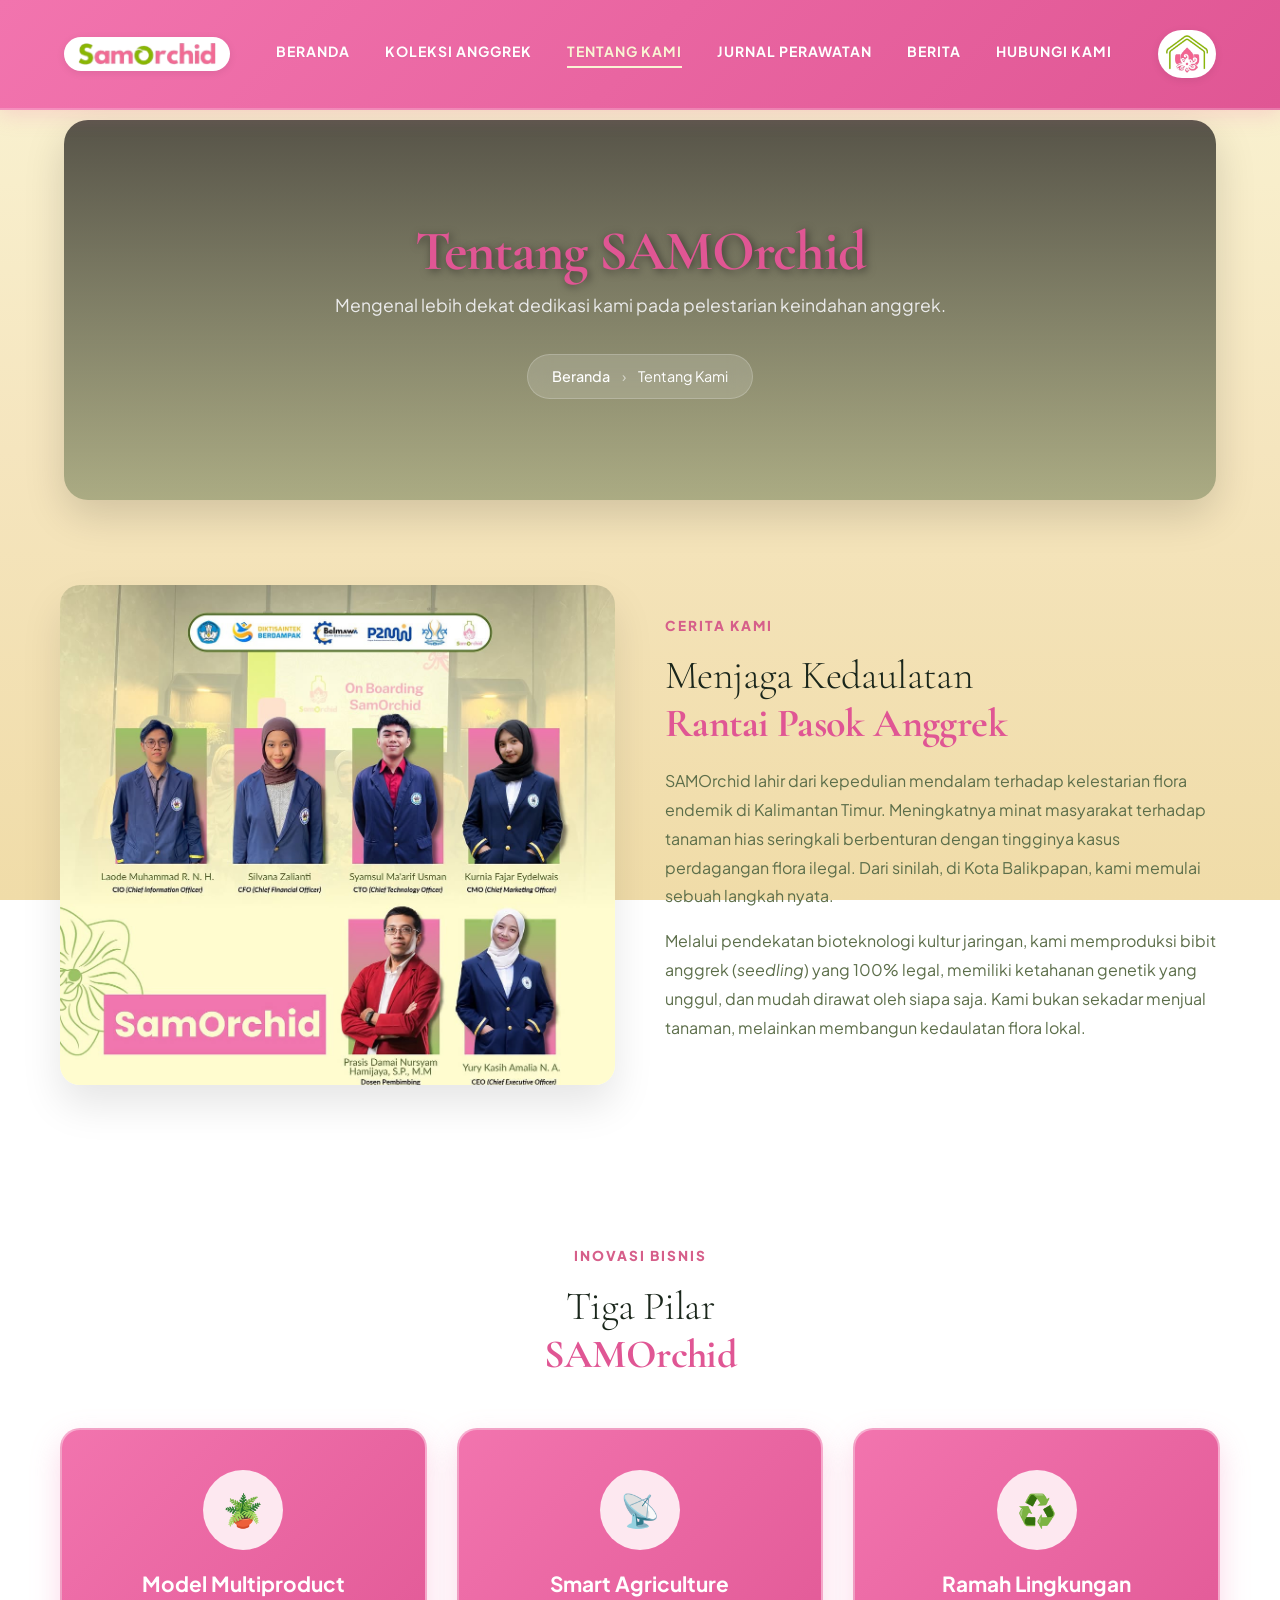
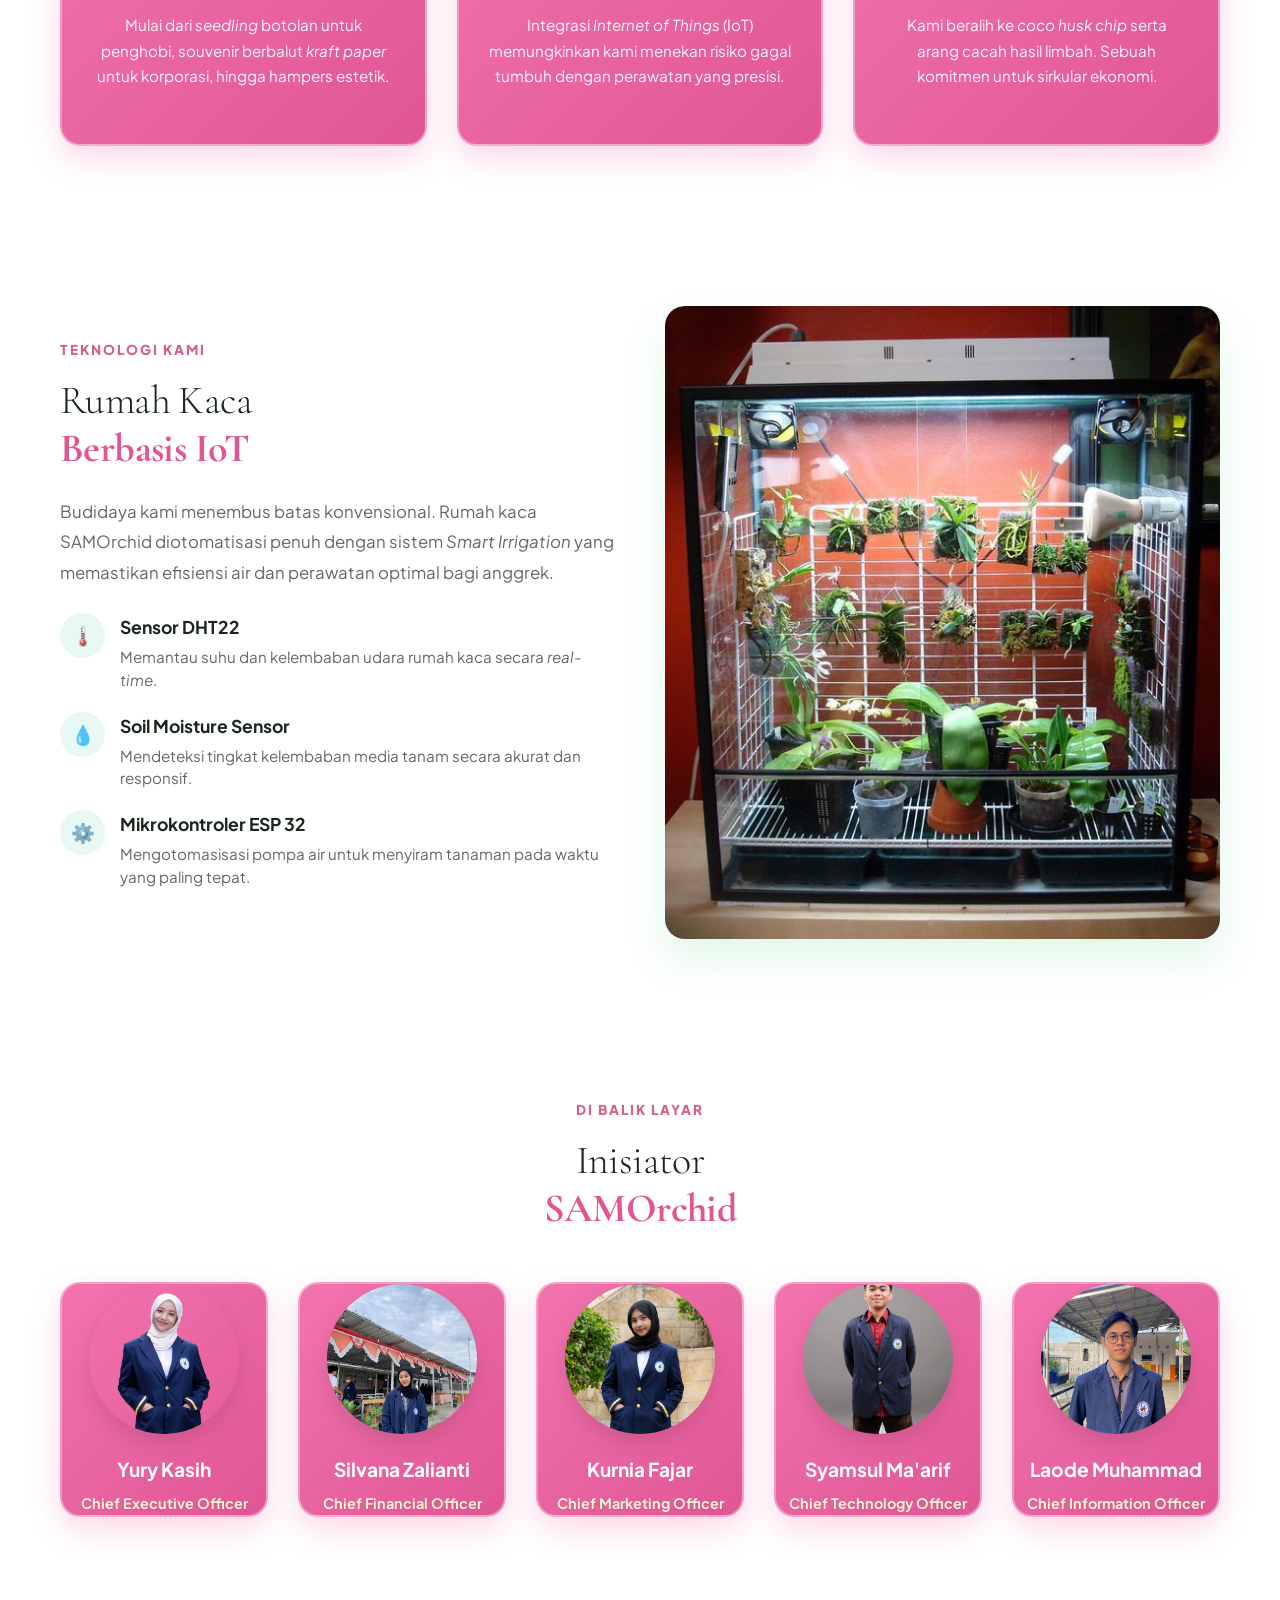
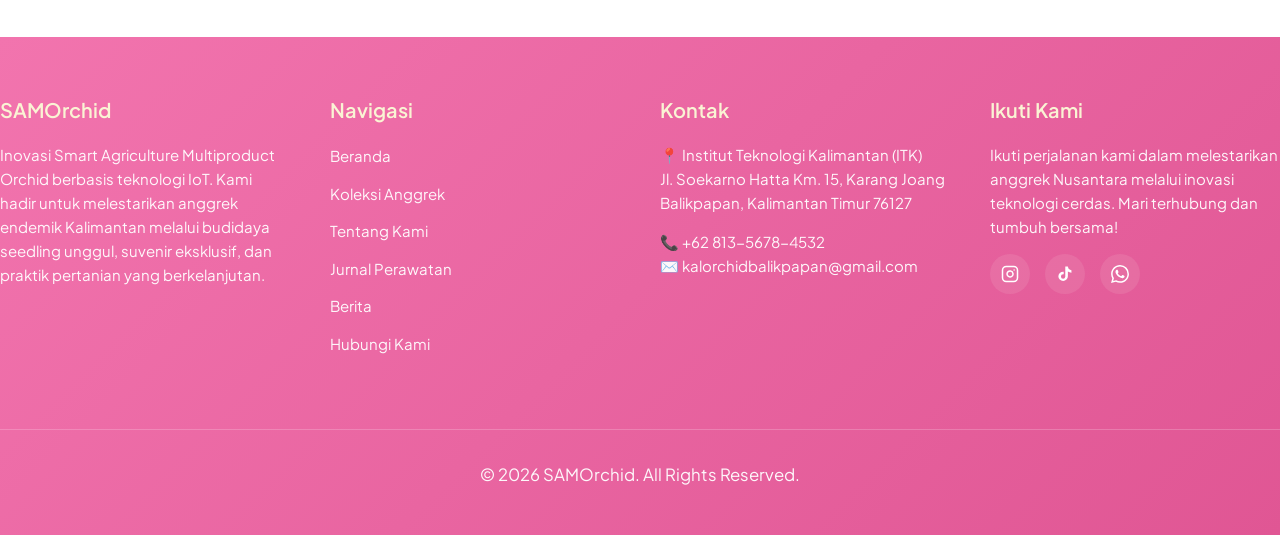
==== commit 90600fc9: "Update kodingan terbaru" ====
--- a/about.html
+++ b/about.html
@@ -180,7 +180,7 @@
     }
     h2 {
         font-size: 2.5rem;
-        color: var(--text-dark);
+        
         margin-bottom: 25px;
         line-height: 1.2;
     }
@@ -243,7 +243,7 @@
         margin-bottom: 20px;
     }
     .value-card h3 {
-        color: var(--text-dark);
+        
         font-size: 1.3rem;
         margin-bottom: 15px;
     }
@@ -305,7 +305,7 @@
         font-size: 1.2rem;
     }
     .tech-features-text h4 {
-        color: var(--text-dark);
+        
         font-size: 1.1rem;
         margin-bottom: 5px;
     }
@@ -335,7 +335,7 @@
         border: 4px solid var(--cream-palette);
     }
     .team-card h4 {
-        color: var(--text-dark);
+        
         font-size: 1.2rem;
         margin-bottom: 5px;
     }
@@ -390,7 +390,7 @@
 </section>
 
 
-<section class="section-padding" style="background-color: var(--section-alt);">
+<section class="section-padding" style="">
     <div class="container" style="text-align: center;">
         <span class="section-tag scroll-reveal" style="display: block;">Inovasi Bisnis</span>
         <h2 class="section-title scroll-reveal" style="margin-bottom: 20px;">
@@ -420,7 +420,7 @@
 </section>
 
 
-<section class="section-padding" style="background-color: var(--section-alt);">
+<section class="section-padding" style="">
     <div class="container">
         <div class="tech-showcase">
             
@@ -468,7 +468,7 @@
 </section>
 
 
-<section class="section-padding" style="background-color: var(--section-alt);">
+<section class="section-padding" style="">
     <div class="container" style="text-align: center;">
         <span class="section-tag scroll-reveal" style="display: block;">Di Balik Layar</span>
         <h2 class="section-title scroll-reveal" style="margin-bottom: 20px;">
--- a/assets/css/samorchid.css
+++ b/assets/css/samorchid.css
@@ -8,34 +8,23 @@
    1. DESIGN TOKENS (CSS Variables)
    ---------------------------------------------------------- */
    :root {
-    --pink-flower: #EC7FAA;
+    --pink-flower: #F274AE;
     --pink-light: #FDE8F0;
-    --orange-pastel: #D5B478;
-    --cream-palette: #FDFBE7;
-    --cream-dark: #F5EFCC;
-    --green-natural: #8FA848;
-    --green-dark: #6E8A3A;
+    --pink-card: #F274AE;
+    --pink-gradient: linear-gradient(135deg, #F274AE 0%, #E05694 100%);
+    --yellow-bg-top: #FAF4D4;
+    --yellow-bg-bottom: #F5E0B8;
+    --gradient-bg: linear-gradient(180deg, #FAF4D4 0%, #F5E5BE 50%, #F0DCA8 100%);
+    --green-btn: #7CA832;
+    --green-btn-gradient: linear-gradient(135deg, #8EC643 0%, #6E9628 100%);
+    --green-natural: #7CA832;
+    --green-dark: #587A1E;
     --text-dark: #1A261B;
-    --text-muted: #6B7E5A;
-    --footer-bg: #3D5A1E;
-    --white: var(--cream-palette);
-    --dusty-pink: #FDE8F0;
-    --section-alt: #F8F4D8;
-
-    /* Shadows */
-    --shadow-sm: 0 2px 8px rgba(26, 38, 27, 0.06);
-    --shadow-md: 0 8px 30px rgba(26, 38, 27, 0.08);
-    --shadow-lg: 0 16px 50px rgba(26, 38, 27, 0.12);
-    --shadow-xl: 0 25px 60px rgba(26, 38, 27, 0.18);
-
-    /* Transitions */
-    --ease-luxury: cubic-bezier(0.16, 1, 0.3, 1);
-    --transition-base: 0.4s var(--ease-luxury);
-    --transition-slow: 0.8s var(--ease-luxury);
-
-    /* Gradients */
-    --gradient-bg: linear-gradient(180deg, #FDFBE7 0%, #F5EFCC 100%);
-    --pink-gradient: linear-gradient(135deg, #EC7FAA, #D65F8A);
+    --text-muted: #5C6E4A;
+    --text-on-pink: #FFFFFF;
+    --footer-bg: #F274AE;
+    --white: #FFFFFF;
+    --section-alt: rgba(250, 244, 212, 0.6);
 }
 
 
@@ -62,8 +51,9 @@
     font-size: 16px;
     line-height: 1.6;
     color: var(--text-dark);
-    background: var(--gradient-bg);
-    background-attachment: fixed;
+    background: var(--gradient-bg) !important;
+    background-attachment: fixed !important;
+    min-height: 100vh;
     overflow-x: hidden;
 }
 
@@ -2388,3 +2378,256 @@
         max-width: 200px;
     }
 }
+
+
+/* =============================================================
+   LINKTREE THEME REVAMP (PINK HEADER, PINK FOOTER, PINK CARDS)
+   ============================================================= */
+
+/* 1. HEADER (PINK) */
+header {
+    background: var(--pink-gradient) !important;
+    box-shadow: 0 4px 20px rgba(242, 116, 174, 0.25) !important;
+    border-bottom: 2px solid rgba(255, 255, 255, 0.2) !important;
+}
+header.scrolled {
+    background: rgba(242, 116, 174, 0.96) !important;
+    backdrop-filter: blur(15px);
+    -webkit-backdrop-filter: blur(15px);
+    box-shadow: 0 6px 25px rgba(224, 86, 148, 0.3) !important;
+}
+.nav-links a {
+    color: #FFFFFF !important;
+    font-weight: 700 !important;
+    text-shadow: 0 1px 2px rgba(0,0,0,0.05);
+}
+.nav-links a:hover,
+.nav-links a.active-link {
+    color: #FAF4D4 !important;
+}
+.nav-links a::after {
+    background-color: #FAF4D4 !important;
+}
+.logo-link {
+    background: #FFFFFF;
+    padding: 6px 14px;
+    border-radius: 50px;
+    display: inline-flex;
+    align-items: center;
+    box-shadow: 0 2px 8px rgba(0,0,0,0.08);
+}
+.logo-img-link {
+    background: #FFFFFF;
+    padding: 5px 8px;
+    border-radius: 50px;
+    display: inline-flex;
+    align-items: center;
+    box-shadow: 0 2px 8px rgba(0,0,0,0.08);
+}
+.logo-img {
+    height: 38px !important;
+}
+.logo-text-img {
+    height: 22px !important;
+}
+
+/* Mobile Menu Button */
+.menu-btn::after {
+    color: #FFFFFF !important;
+    font-weight: 800;
+}
+.mobile-nav {
+    background: var(--pink-gradient) !important;
+}
+.mobile-nav a {
+    color: #FFFFFF !important;
+    border-bottom: 1px solid rgba(255,255,255,0.15);
+}
+.mobile-nav a.active-link {
+    color: #FAF4D4 !important;
+    font-weight: 800;
+}
+
+/* 2. FOOTER (PINK) */
+footer {
+    background: var(--pink-gradient) !important;
+    color: #FFFFFF !important;
+    padding: 60px 0 30px !important;
+    margin-top: 40px;
+}
+footer h3 {
+    color: #FAF4D4 !important;
+    font-weight: 700;
+    margin-bottom: 16px;
+}
+footer p, footer li a, footer .contact-info p {
+    color: #FFFFFF !important;
+    opacity: 0.95;
+}
+footer li a:hover {
+    color: #FAF4D4 !important;
+    text-decoration: underline;
+}
+footer .social-icons a {
+    color: #FFFFFF !important;
+    border-color: rgba(255, 255, 255, 0.4) !important;
+    background: rgba(255, 255, 255, 0.15) !important;
+}
+footer .social-icons a:hover {
+    background-color: var(--green-btn) !important;
+    color: #FFFFFF !important;
+    border-color: var(--green-btn) !important;
+}
+.footer-bottom {
+    border-top: 1px solid rgba(255, 255, 255, 0.2) !important;
+    color: rgba(255, 255, 255, 0.85) !important;
+}
+
+/* 3. CARDS (PINK BACKGROUND WITH WHITE TEXT) */
+.category-card,
+.product-card,
+.news-card,
+.journal-card,
+.team-card,
+.value-card,
+.tech-feature-card {
+    background: var(--pink-gradient) !important;
+    color: #FFFFFF !important;
+    border-radius: 20px !important;
+    box-shadow: 0 12px 30px rgba(242, 116, 174, 0.28) !important;
+    border: 2px solid rgba(255, 255, 255, 0.4) !important;
+    transition: transform 0.4s var(--ease-luxury), box-shadow 0.4s var(--ease-luxury) !important;
+}
+.category-card:hover,
+.product-card:hover,
+.news-card:hover,
+.journal-card:hover,
+.value-card:hover,
+.tech-feature-card:hover {
+    transform: translateY(-8px) !important;
+    box-shadow: 0 18px 40px rgba(242, 116, 174, 0.4) !important;
+}
+
+/* Card typography (white) */
+.category-card h3,
+.product-card .card-body h3,
+.news-card .card-body h3,
+.journal-card .card-body h3,
+.team-card h4,
+.value-card h3,
+.tech-feature-card h3 {
+    color: #FFFFFF !important;
+    font-weight: 700 !important;
+}
+.category-card p,
+.product-card .card-body p,
+.news-card .card-body p,
+.journal-card .card-body p,
+.team-card p,
+.value-card p,
+.tech-feature-card p {
+    color: #FFFFFF !important;
+    opacity: 0.95 !important;
+}
+.card-category,
+.news-date,
+.news-card .card-date,
+.journal-date,
+.team-card span {
+    color: #FAF4D4 !important;
+    font-weight: 700 !important;
+    text-shadow: 0 1px 2px rgba(0,0,0,0.1);
+}
+.card-price {
+    color: #FFFFFF !important;
+    font-weight: 800 !important;
+    font-size: 22px !important;
+    text-shadow: 0 1px 3px rgba(0,0,0,0.15);
+}
+
+/* 4. BUTTONS (GREEN BUTTONS WITH WHITE TEXT) */
+.btn-whatsapp,
+.btn-primary,
+.btn-outline,
+.btn-editorial,
+.card-actions a,
+.read-more {
+    background: var(--green-btn-gradient) !important;
+    color: #FFFFFF !important;
+    border: none !important;
+    font-weight: 700 !important;
+    border-radius: 50px !important;
+    padding: 12px 32px !important;
+    display: inline-flex !important;
+    align-items: center !important;
+    justify-content: center !important;
+    gap: 8px !important;
+    box-shadow: 0 6px 20px rgba(110, 150, 40, 0.35) !important;
+    transition: all 0.3s ease !important;
+    text-decoration: none !important;
+}
+.btn-whatsapp:hover,
+.btn-primary:hover,
+.btn-outline:hover,
+.btn-editorial:hover,
+.card-actions a:hover,
+.read-more:hover {
+    transform: translateY(-2px) !important;
+    filter: brightness(1.08) !important;
+    box-shadow: 0 10px 25px rgba(110, 150, 40, 0.45) !important;
+    color: #FFFFFF !important;
+}
+
+/* Section Tag and Titles */
+.section-tag {
+    color: #D65F8A !important;
+    font-weight: 800 !important;
+    letter-spacing: 2px !important;
+}
+.section-title, h1, h2 {
+    color: var(--text-dark) !important;
+}
+.section-title strong, h1 strong, h2 strong {
+    color: #E05694 !important;
+}
+
+/* Sections - Unified Yellow-Cream Background (No Pink Blocks) */
+section,
+.section-padding,
+.care-section-new,
+.story-section-new,
+.category-section,
+.news-section {
+    background: transparent !important;
+}
+.care-section-new .section-inner,
+.story-section-new .section-inner {
+    background: var(--pink-gradient);
+    color: #FFFFFF !important;
+    padding: 40px;
+    border-radius: 24px;
+    box-shadow: 0 15px 35px rgba(242, 116, 174, 0.28);
+    border: 2px solid rgba(255, 255, 255, 0.3);
+}
+.care-section-new h2,
+.story-section-new h2,
+.care-section-new p,
+.story-section-new p,
+.care-section-new .section-tag,
+.story-section-new .section-tag {
+    color: #FFFFFF !important;
+}
+.care-section-new strong,
+.story-section-new strong {
+    color: #FAF4D4 !important;
+}
+.care-section-new .section-tag,
+.story-section-new .section-tag {
+    color: #FAF4D4 !important;
+}
+.story-section-new .section-logo img {
+    background: #FFFFFF;
+    padding: 20px;
+    border-radius: 20px;
+    box-shadow: 0 10px 25px rgba(0,0,0,0.1);
+}
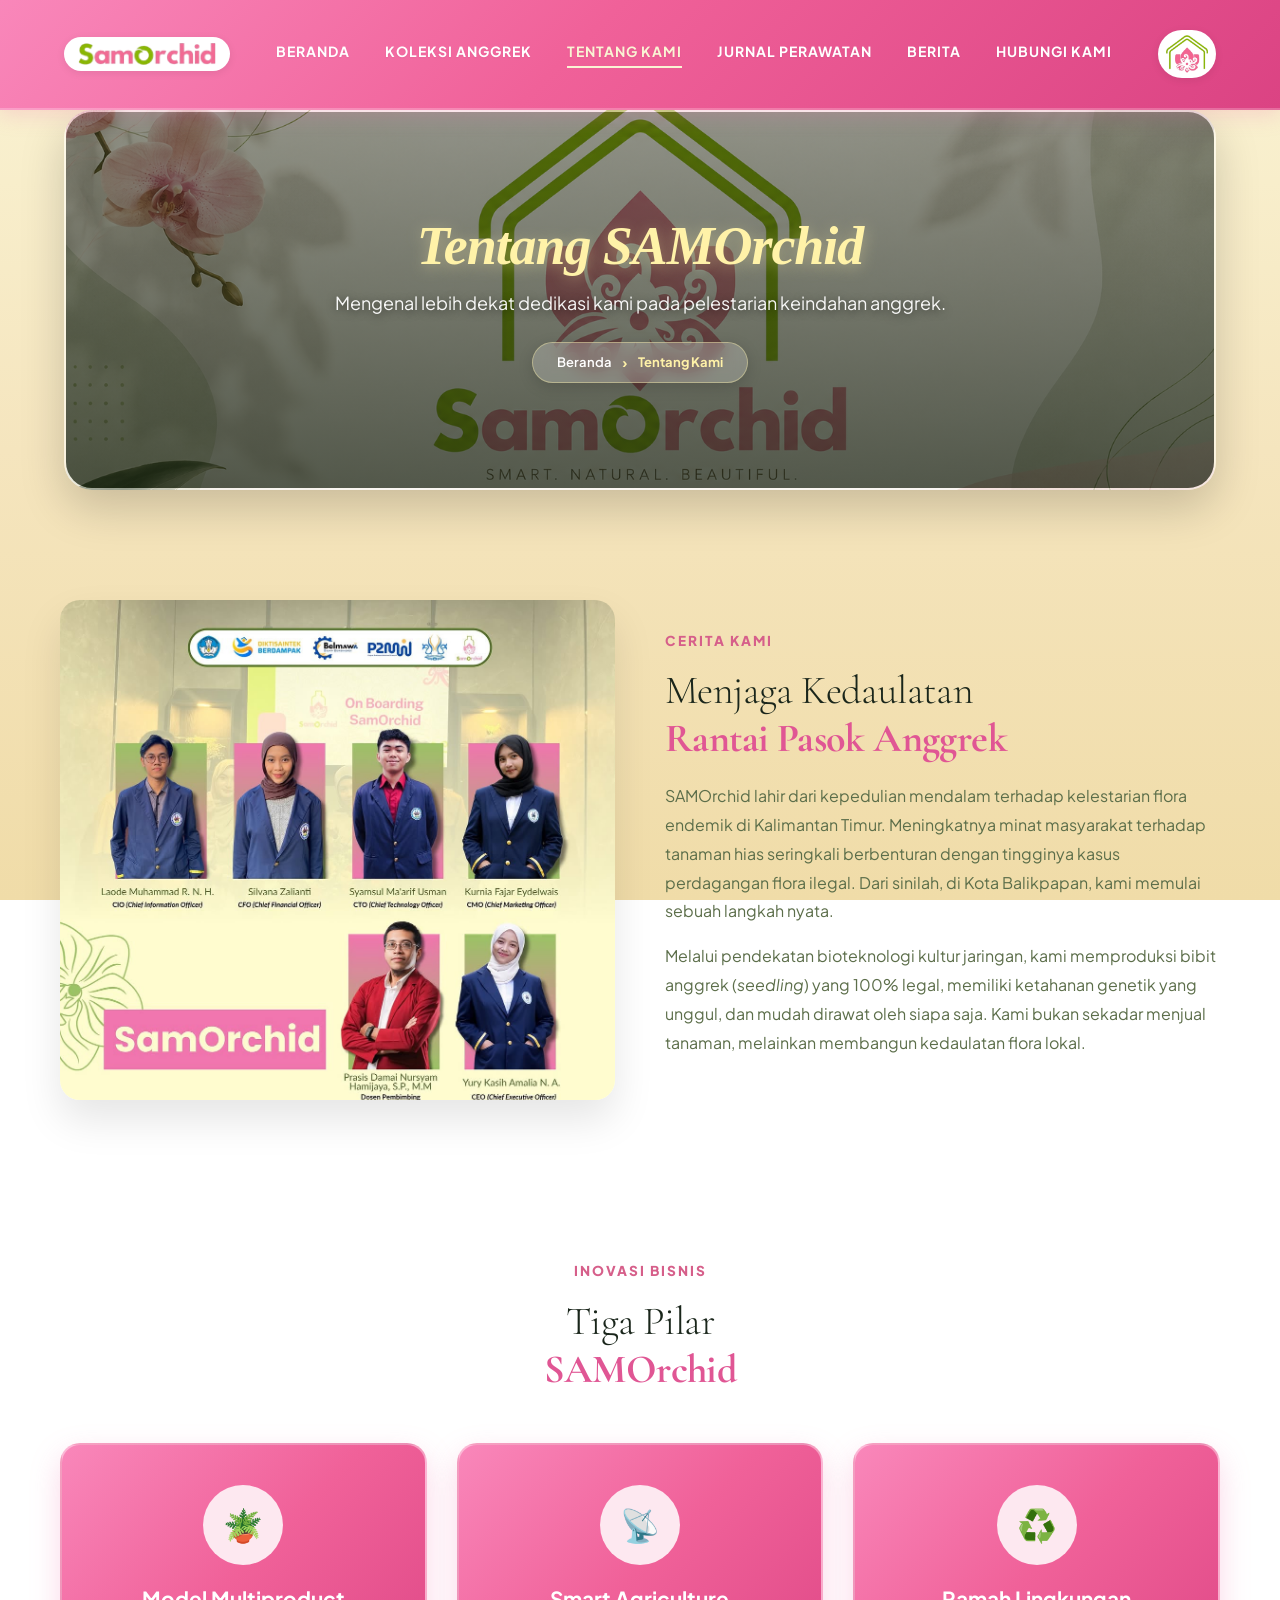
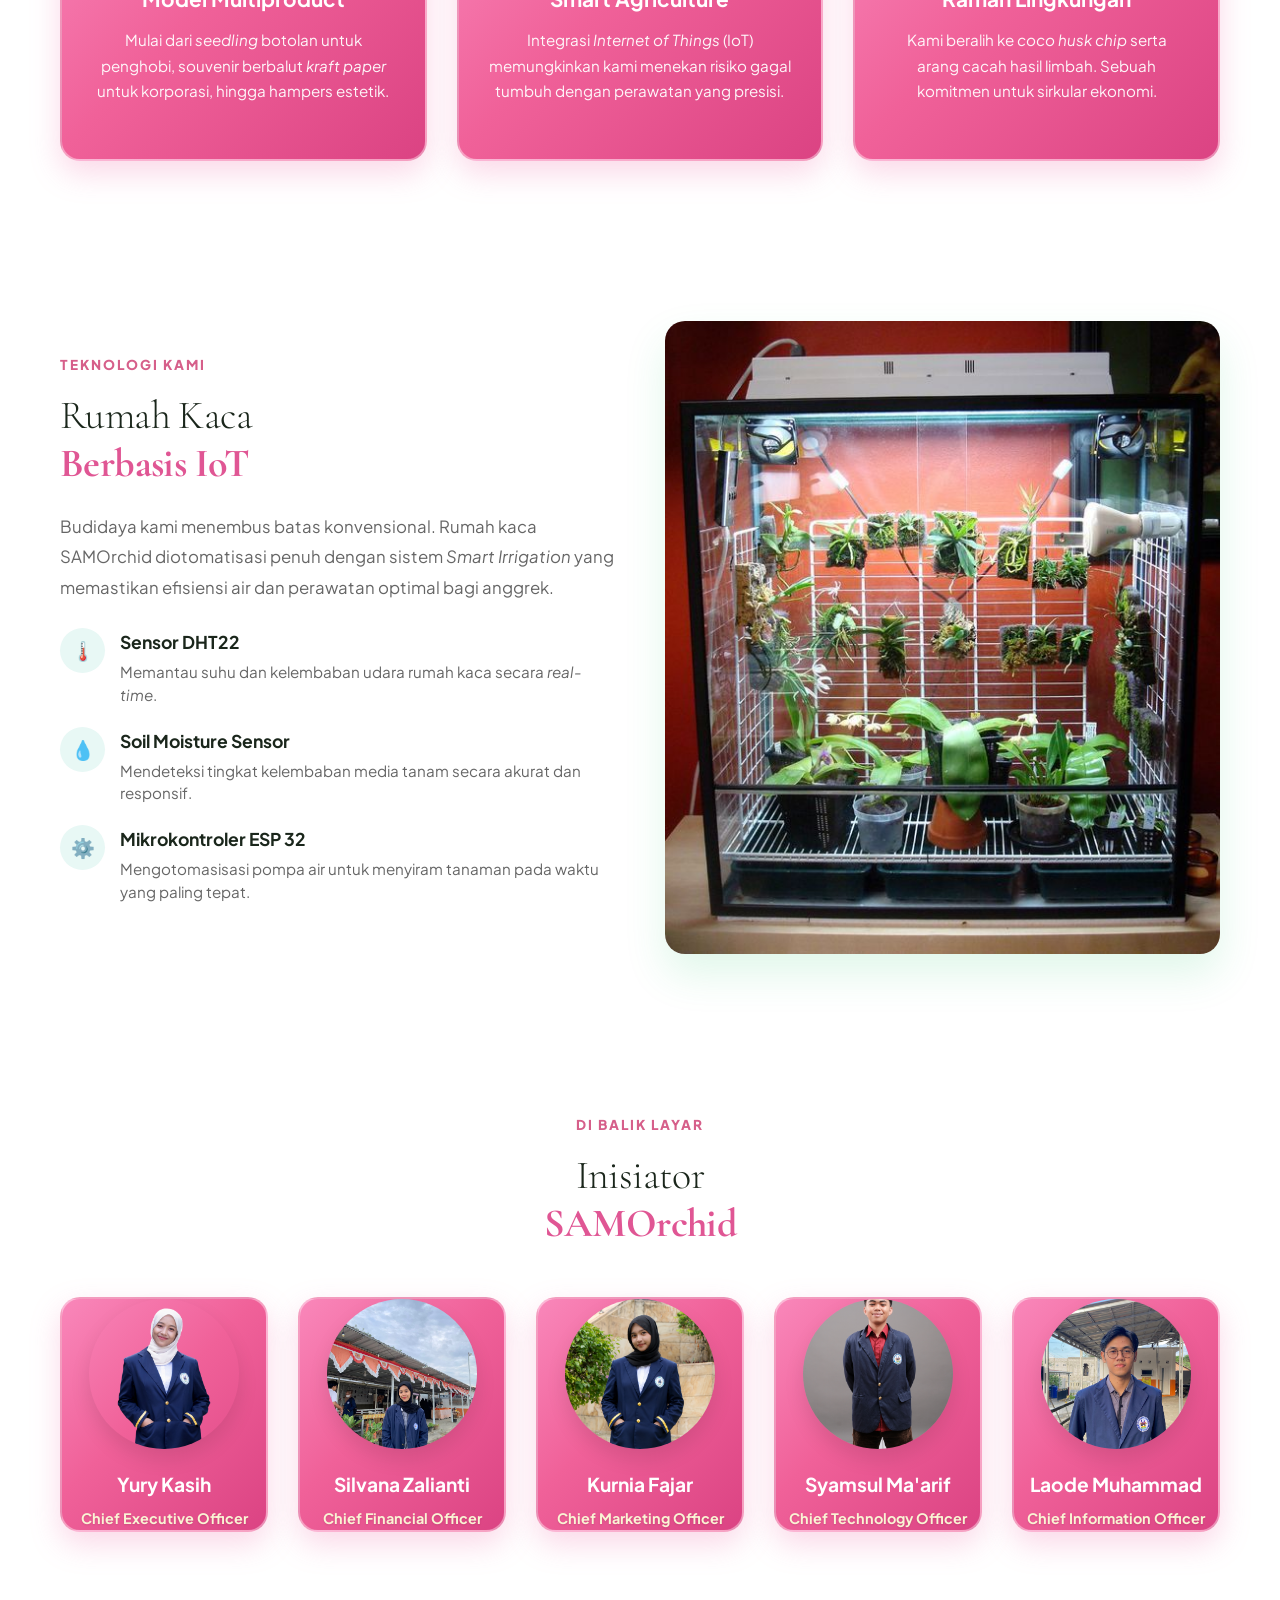
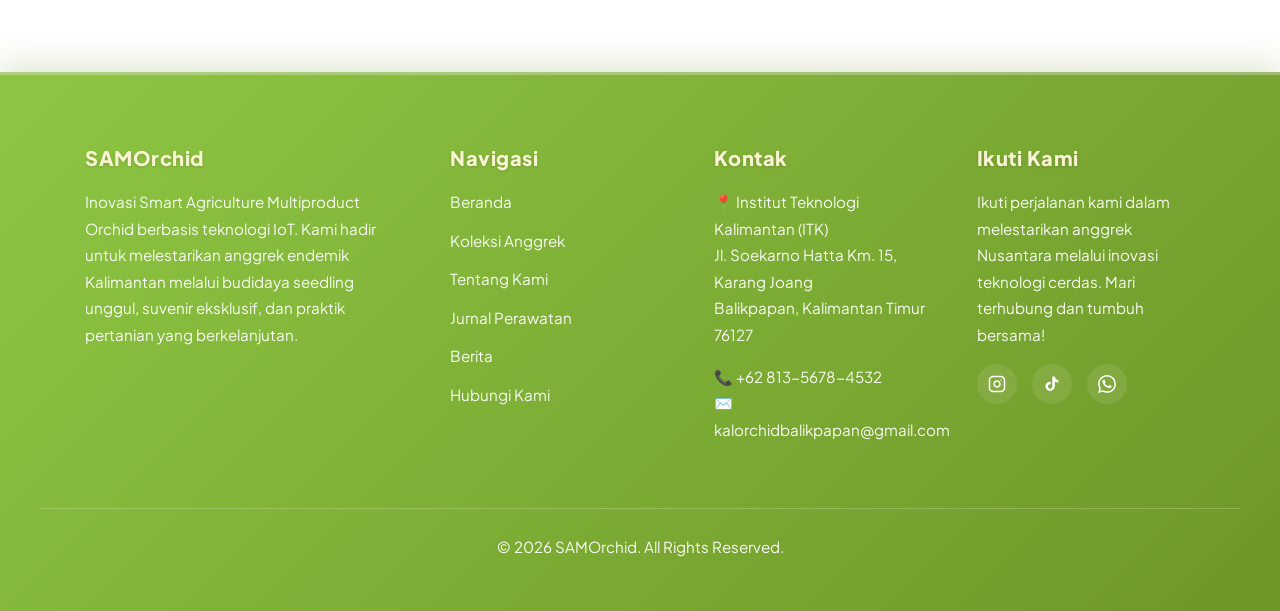
==== commit 5193fbeb: "Update kodingan terbaru" ====
--- a/about.html
+++ b/about.html
@@ -347,7 +347,7 @@
 </style>
 
 
-<section class="page-hero-modern" style="background-image: url('assets/images/logo-about.png');">
+<section class="page-hero-modern" style="background-image: url('assets/images/samorchid background.png');">
     <div class="hero-overlay-modern"></div> 
     
     <div class="hero-content-modern">
--- a/assets/css/samorchid.css
+++ b/assets/css/samorchid.css
@@ -11,7 +11,7 @@
     --pink-flower: #F274AE;
     --pink-light: #FDE8F0;
     --pink-card: #F274AE;
-    --pink-gradient: linear-gradient(135deg, #F274AE 0%, #E05694 100%);
+    --pink-gradient: linear-gradient(135deg, #F987BA 0%, #F06199 45%, #DB4383 100%);
     --yellow-bg-top: #FAF4D4;
     --yellow-bg-bottom: #F5E0B8;
     --gradient-bg: linear-gradient(180deg, #FAF4D4 0%, #F5E5BE 50%, #F0DCA8 100%);
@@ -22,7 +22,7 @@
     --text-dark: #1A261B;
     --text-muted: #5C6E4A;
     --text-on-pink: #FFFFFF;
-    --footer-bg: #F274AE;
+    --footer-bg: linear-gradient(135deg, #8EC643 0%, #6E9628 100%);
     --white: #FFFFFF;
     --section-alt: rgba(250, 244, 212, 0.6);
 }
@@ -2446,41 +2446,6 @@
 .mobile-nav a.active-link {
     color: #FAF4D4 !important;
     font-weight: 800;
-}
-
-/* 2. FOOTER (PINK) */
-footer {
-    background: var(--pink-gradient) !important;
-    color: #FFFFFF !important;
-    padding: 60px 0 30px !important;
-    margin-top: 40px;
-}
-footer h3 {
-    color: #FAF4D4 !important;
-    font-weight: 700;
-    margin-bottom: 16px;
-}
-footer p, footer li a, footer .contact-info p {
-    color: #FFFFFF !important;
-    opacity: 0.95;
-}
-footer li a:hover {
-    color: #FAF4D4 !important;
-    text-decoration: underline;
-}
-footer .social-icons a {
-    color: #FFFFFF !important;
-    border-color: rgba(255, 255, 255, 0.4) !important;
-    background: rgba(255, 255, 255, 0.15) !important;
-}
-footer .social-icons a:hover {
-    background-color: var(--green-btn) !important;
-    color: #FFFFFF !important;
-    border-color: var(--green-btn) !important;
-}
-.footer-bottom {
-    border-top: 1px solid rgba(255, 255, 255, 0.2) !important;
-    color: rgba(255, 255, 255, 0.85) !important;
 }
 
 /* 3. CARDS (PINK BACKGROUND WITH WHITE TEXT) */
@@ -2592,7 +2557,6 @@
 }
 
 /* Sections - Unified Yellow-Cream Background (No Pink Blocks) */
-section,
 .section-padding,
 .care-section-new,
 .story-section-new,
@@ -2631,3 +2595,453 @@
     border-radius: 20px;
     box-shadow: 0 10px 25px rgba(0,0,0,0.1);
 }
+
+
+
+/* =============================================================
+   REFINED LUXURY SYSTEM: DARK OLIVE GRADIENT FOOTER, HERO SPLIT,
+   STYLIZED COLORFUL TYPOGRAPHY, CLEAN SINGLE MEDIA ON VISI
+   ============================================================= */
+
+/* 1. GREEN GRADIENT FOOTER (MATCHES BUTTONS) */
+footer {
+    background: linear-gradient(135deg, #8EC643 0%, #6E9628 100%) !important;
+    color: #FFFFFF !important;
+    padding: 70px 0 35px !important;
+    margin-top: 60px !important;
+    border-top: 3px solid rgba(255, 255, 255, 0.35) !important;
+    box-shadow: 0 -10px 30px rgba(110, 150, 40, 0.2) !important;
+}
+.footer-container {
+    max-width: 1200px !important;
+    margin: 0 auto !important;
+    padding: 0 45px !important; /* Proper spacing so text is not glued to edge */
+    display: flex !important;
+    justify-content: space-between !important;
+    flex-wrap: wrap !important;
+    gap: 45px !important;
+}
+.footer-col {
+    flex: 1;
+    min-width: 200px;
+}
+.footer-col:first-child {
+    flex: 1.4 !important;
+    max-width: 400px !important;
+    padding-right: 15px !important;
+}
+footer h3 {
+    color: #FAF4D4 !important;
+    font-weight: 800 !important;
+    font-size: 1.25rem !important;
+    margin-bottom: 18px !important;
+    letter-spacing: 0.5px !important;
+    text-shadow: 0 1px 3px rgba(0, 0, 0, 0.15) !important;
+}
+footer p, footer li a, footer .contact-info p {
+    color: rgba(255, 255, 255, 0.94) !important;
+    font-size: 0.95rem !important;
+    line-height: 1.75 !important;
+}
+footer li a:hover {
+    color: #FAF4D4 !important;
+    text-decoration: underline !important;
+    padding-left: 5px;
+}
+footer .social-icons a {
+    color: #FFFFFF !important;
+    border-color: rgba(255, 255, 255, 0.5) !important;
+    background: rgba(255, 255, 255, 0.18) !important;
+}
+footer .social-icons a:hover {
+    background-color: var(--pink-flower) !important;
+    color: #FFFFFF !important;
+    border-color: var(--pink-flower) !important;
+    transform: translateY(-3px) scale(1.05);
+}
+.footer-bottom {
+    max-width: 1200px !important;
+    margin: 50px auto 0 !important;
+    padding: 25px 45px 0 !important;
+    border-top: 1px solid rgba(255, 255, 255, 0.22) !important;
+    text-align: center !important;
+    color: rgba(255, 255, 255, 0.8) !important;
+}
+
+/* 2. STYLIZED MULTI-TONAL TYPOGRAPHY SYSTEM */
+.text-gold-accent {
+    color: #FFF2A8 !important;
+    font-style: italic !important;
+    text-shadow: 0 2px 8px rgba(0, 0, 0, 0.15) !important;
+}
+.text-gold-light {
+    color: #FFF8D1 !important;
+    font-weight: 600 !important;
+}
+.hero-split-badge,
+.care-split-badge,
+.vision-split-badge {
+    background: rgba(255, 255, 255, 0.22) !important;
+    backdrop-filter: blur(8px);
+    -webkit-backdrop-filter: blur(8px);
+    color: #FFF2A8 !important;
+    padding: 6px 18px !important;
+    border-radius: 50px !important;
+    font-size: 11.5px !important;
+    font-weight: 800 !important;
+    letter-spacing: 2px !important;
+    text-transform: uppercase !important;
+    margin-bottom: 16px !important;
+    display: inline-block !important;
+    border: 1px solid rgba(255, 242, 168, 0.45) !important;
+    box-shadow: 0 4px 12px rgba(0, 0, 0, 0.08) !important;
+}
+
+.title-main {
+    font-family: 'Cormorant Garamond', 'Georgia', serif !important;
+    display: block !important;
+    color: #FFFFFF !important;
+    line-height: 1.15 !important;
+    text-shadow: 0 2px 10px rgba(180, 40, 90, 0.3) !important;
+}
+.title-accent {
+    font-family: 'Cormorant Garamond', 'Georgia', serif !important;
+    display: block !important;
+    color: rgba(255, 255, 255, 0.95) !important;
+    font-size: clamp(22px, 2.8vw, 36px) !important;
+    font-weight: 400 !important;
+    margin-top: 6px !important;
+    line-height: 1.25 !important;
+}
+
+/* 3. SPLIT HERO CARD */
+.hero-split-section {
+    margin-top: 110px;
+    padding: 20px 5% 40px;
+    max-width: 1280px;
+    margin-left: auto;
+    margin-right: auto;
+}
+.hero-split-card {
+    display: flex;
+    background: linear-gradient(135deg, #F987BA 0%, #F06199 50%, #DB4383 100%);
+    border-radius: 32px;
+    overflow: hidden;
+    box-shadow: 0 20px 55px rgba(219, 67, 131, 0.32);
+    border: 2px solid rgba(255, 255, 255, 0.5);
+    min-height: 520px;
+}
+.hero-split-text {
+    flex: 1;
+    padding: 60px 50px;
+    display: flex;
+    flex-direction: column;
+    justify-content: center;
+    align-items: flex-start;
+    color: #FFFFFF;
+    z-index: 2;
+}
+.hero-split-text h1 {
+    font-size: clamp(34px, 4.2vw, 56px);
+    margin-bottom: 20px;
+}
+.hero-split-text p {
+    font-size: clamp(15px, 1.6vw, 17px);
+    line-height: 1.75;
+    color: rgba(255, 255, 255, 0.95);
+    margin-bottom: 35px;
+    max-width: 500px;
+}
+.hero-split-gallery {
+    flex: 1.1;
+    position: relative;
+    overflow: hidden;
+    min-height: 400px;
+}
+.hero-split-gallery .slider-wrapper {
+    display: flex;
+    height: 100%;
+    width: 100%;
+    transition: transform 1s cubic-bezier(0.77, 0, 0.175, 1);
+}
+.hero-split-gallery .slide {
+    min-width: 100%;
+    height: 100%;
+    background-size: cover !important;
+    background-position: center !important;
+}
+.hero-split-gallery .slide-1 { background-image: url("../images/hero beranda 1.png") !important; }
+.hero-split-gallery .slide-2 { background-image: url("../images/hero beranda 2.png") !important; }
+.hero-split-gallery .slide-3 { background-image: url("../images/hero beranda 3.png") !important; }
+
+/* 4. SPLIT JURNAL & PANDUAN (SENI MERAWAT) */
+.care-split-section {
+    padding: 35px 5%;
+    max-width: 1280px;
+    margin-left: auto;
+    margin-right: auto;
+}
+.care-split-card {
+    display: flex;
+    background: linear-gradient(135deg, #F987BA 0%, #F06199 50%, #DB4383 100%);
+    border-radius: 32px;
+    overflow: hidden;
+    box-shadow: 0 20px 55px rgba(219, 67, 131, 0.32);
+    border: 2px solid rgba(255, 255, 255, 0.5);
+    min-height: 500px;
+}
+.care-split-text {
+    flex: 1;
+    padding: 60px 50px;
+    display: flex;
+    flex-direction: column;
+    justify-content: center;
+    align-items: flex-start;
+    color: #FFFFFF;
+    z-index: 2;
+}
+.care-split-text h2 {
+    font-size: clamp(30px, 3.8vw, 48px);
+}
+.care-split-text p {
+    font-size: 16px;
+    line-height: 1.8;
+    color: rgba(255, 255, 255, 0.95);
+    margin: 18px 0 28px;
+    max-width: 480px;
+}
+.care-split-media {
+    flex: 1.1;
+    background: url("../images/merawat kelopak.jpeg") center/cover no-repeat;
+    min-height: 400px;
+    position: relative;
+}
+.care-pill-group {
+    display: flex;
+    gap: 12px;
+    flex-wrap: wrap;
+    margin-bottom: 30px;
+}
+.care-pill {
+    background: rgba(255, 255, 255, 0.22);
+    backdrop-filter: blur(8px);
+    -webkit-backdrop-filter: blur(8px);
+    padding: 8px 16px;
+    border-radius: 50px;
+    font-size: 13px;
+    font-weight: 700;
+    color: #FFF2A8;
+    border: 1px solid rgba(255, 242, 168, 0.4);
+    box-shadow: 0 4px 12px rgba(0,0,0,0.06);
+}
+
+/* 5. SPLIT VISI & INOVASI (DI BALIK TIRAI) - SINGLE CLEAN PHOTO */
+.vision-split-section {
+    padding: 35px 5%;
+    max-width: 1280px;
+    margin-left: auto;
+    margin-right: auto;
+}
+.vision-split-card {
+    display: flex;
+    background: linear-gradient(135deg, #F987BA 0%, #F06199 50%, #DB4383 100%);
+    border-radius: 32px;
+    overflow: hidden;
+    box-shadow: 0 20px 55px rgba(219, 67, 131, 0.32);
+    border: 2px solid rgba(255, 255, 255, 0.5);
+    min-height: 500px;
+}
+.vision-split-text {
+    flex: 1;
+    padding: 60px 50px;
+    display: flex;
+    flex-direction: column;
+    justify-content: center;
+    align-items: flex-start;
+    color: #FFFFFF;
+    z-index: 2;
+}
+.vision-split-text h2 {
+    font-size: clamp(30px, 3.8vw, 48px);
+}
+.vision-split-text p {
+    font-size: 16px;
+    line-height: 1.8;
+    color: rgba(255, 255, 255, 0.95);
+    margin: 18px 0 28px;
+    max-width: 480px;
+}
+.vision-split-media {
+    flex: 1.1;
+    /* Single clean high-res photo with no overlapping logos */
+    background: url("../images/samorchid background.png") center/cover no-repeat;
+    min-height: 400px;
+    position: relative;
+}
+.vision-pill-group {
+    display: flex;
+    gap: 12px;
+    flex-wrap: wrap;
+    margin-bottom: 30px;
+}
+.vision-pill {
+    background: rgba(255, 255, 255, 0.22);
+    backdrop-filter: blur(8px);
+    -webkit-backdrop-filter: blur(8px);
+    padding: 8px 16px;
+    border-radius: 50px;
+    font-size: 13px;
+    font-weight: 700;
+    color: #FFF2A8;
+    border: 1px solid rgba(255, 242, 168, 0.4);
+    box-shadow: 0 4px 12px rgba(0,0,0,0.06);
+}
+
+/* Responsive adjustments */
+@media (max-width: 900px) {
+    .hero-split-section,
+    .care-split-section,
+    .vision-split-section {
+        margin-top: 85px;
+        padding: 15px 4% 25px;
+    }
+    .care-split-section,
+    .vision-split-section {
+        margin-top: 0;
+    }
+    .hero-split-card,
+    .care-split-card,
+    .vision-split-card {
+        flex-direction: column-reverse;
+        min-height: unset;
+        border-radius: 24px;
+    }
+    .hero-split-gallery,
+    .care-split-media,
+    .vision-split-media {
+        min-height: 260px;
+        height: 280px;
+        width: 100%;
+    }
+    .hero-split-text,
+    .care-split-text,
+    .vision-split-text {
+        padding: 35px 25px;
+        align-items: center;
+        text-align: center;
+    }
+    .care-pill-group,
+    .vision-pill-group {
+        justify-content: center;
+    }
+    .footer-container {
+        padding: 0 25px !important;
+        gap: 30px !important;
+    }
+    .footer-col:first-child {
+        padding-right: 0 !important;
+        max-width: 100% !important;
+    }
+    .footer-bottom {
+        padding: 20px 25px 0 !important;
+    }
+}
+
+/* =============================================================
+   PAGE HERO MODERN (FOR ALL INNER PAGES)
+   ============================================================= */
+.page-hero-modern {
+    position: relative !important;
+    background-size: cover !important;
+    background-position: center !important;
+    background-repeat: no-repeat !important;
+    border-radius: 28px !important;
+    margin: 110px auto 30px auto !important;
+    max-width: 90% !important;
+    min-height: 380px !important;
+    display: flex !important;
+    align-items: center !important;
+    justify-content: center !important;
+    text-align: center !important;
+    overflow: hidden !important;
+    box-shadow: 0 18px 45px rgba(0, 0, 0, 0.18) !important;
+    border: 2px solid rgba(255, 255, 255, 0.5) !important;
+}
+.hero-overlay-modern {
+    position: absolute !important;
+    top: 0 !important;
+    left: 0 !important;
+    right: 0 !important;
+    bottom: 0 !important;
+    background: linear-gradient(180deg, rgba(20, 30, 15, 0.45) 0%, rgba(20, 30, 15, 0.72) 100%) !important;
+    z-index: 1 !important;
+}
+.hero-content-modern {
+    position: relative !important;
+    z-index: 2 !important;
+    color: #FFFFFF !important;
+    padding: 30px 20px !important;
+    max-width: 800px !important;
+}
+.hero-content-modern h1 {
+    font-family: 'Cormorant Garamond', 'Georgia', serif !important;
+    font-size: clamp(34px, 4.5vw, 54px) !important;
+    margin-bottom: 12px !important;
+    font-weight: 300 !important;
+    color: #FFFFFF !important;
+    text-shadow: 0 3px 12px rgba(0, 0, 0, 0.6) !important;
+}
+.hero-content-modern h1 strong {
+    color: #FFF2A8 !important;
+    font-weight: 700 !important;
+    font-style: italic !important;
+    text-shadow: 0 3px 15px rgba(255, 242, 168, 0.4) !important;
+}
+.hero-content-modern .hero-subtitle {
+    font-size: clamp(15px, 1.8vw, 18px) !important;
+    margin-bottom: 24px !important;
+    color: rgba(255, 255, 255, 0.95) !important;
+    font-weight: 400 !important;
+    text-shadow: 0 2px 8px rgba(0, 0, 0, 0.5) !important;
+    line-height: 1.6 !important;
+}
+.breadcrumb-modern {
+    display: inline-flex !important;
+    align-items: center !important;
+    background: rgba(255, 255, 255, 0.22) !important;
+    backdrop-filter: blur(8px) !important;
+    -webkit-backdrop-filter: blur(8px) !important;
+    padding: 8px 24px !important;
+    border-radius: 50px !important;
+    border: 1px solid rgba(255, 242, 168, 0.4) !important;
+    box-shadow: 0 4px 15px rgba(0, 0, 0, 0.15) !important;
+}
+.breadcrumb-modern a {
+    color: #FFFFFF !important;
+    text-decoration: none !important;
+    font-weight: 600 !important;
+    font-size: 13px !important;
+    transition: color 0.3s ease !important;
+}
+.breadcrumb-modern a:hover {
+    color: #FFF2A8 !important;
+}
+.breadcrumb-separator {
+    margin: 0 10px !important;
+    color: #FFF2A8 !important;
+    font-weight: 700 !important;
+}
+.breadcrumb-current {
+    color: #FFF2A8 !important;
+    font-weight: 700 !important;
+    font-size: 13px !important;
+}
+
+@media (max-width: 768px) {
+    .page-hero-modern {
+        margin: 85px auto 25px auto !important;
+        max-width: 92% !important;
+        min-height: 300px !important;
+        border-radius: 20px !important;
+    }
+}
